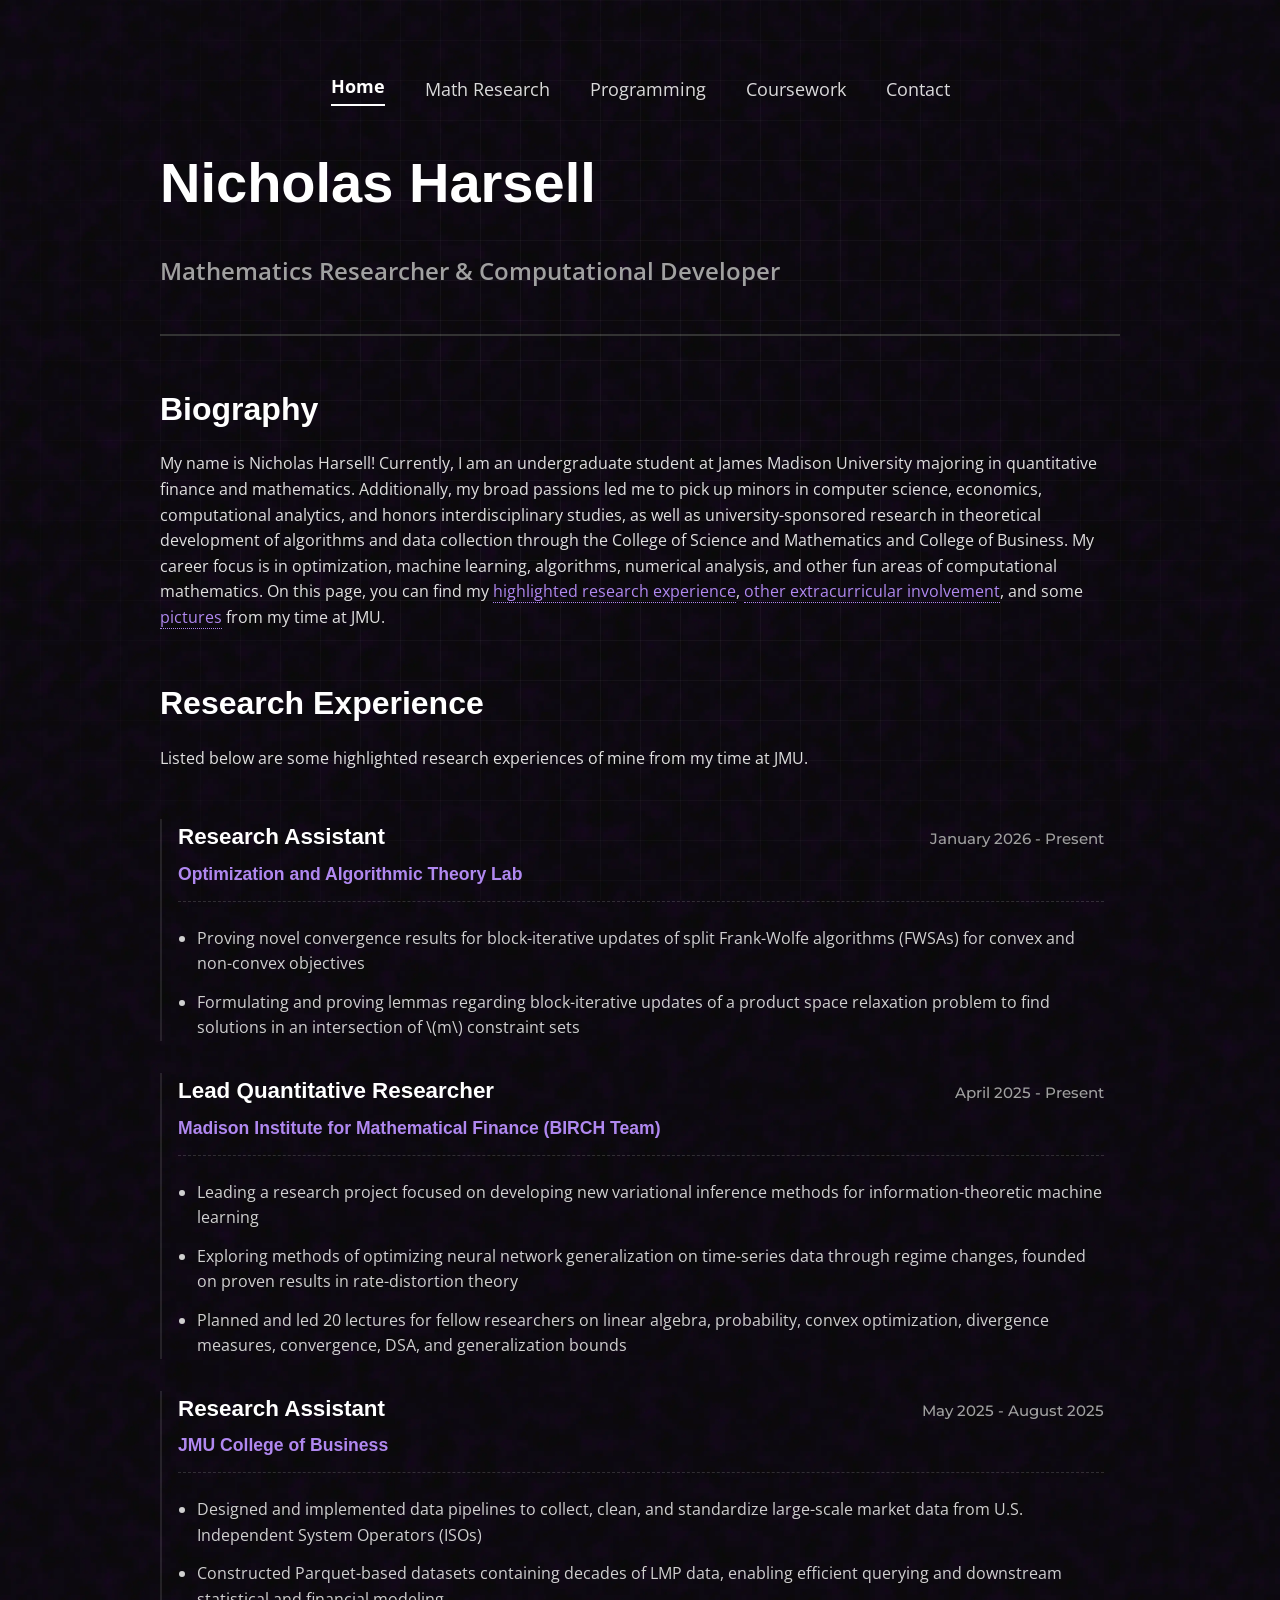
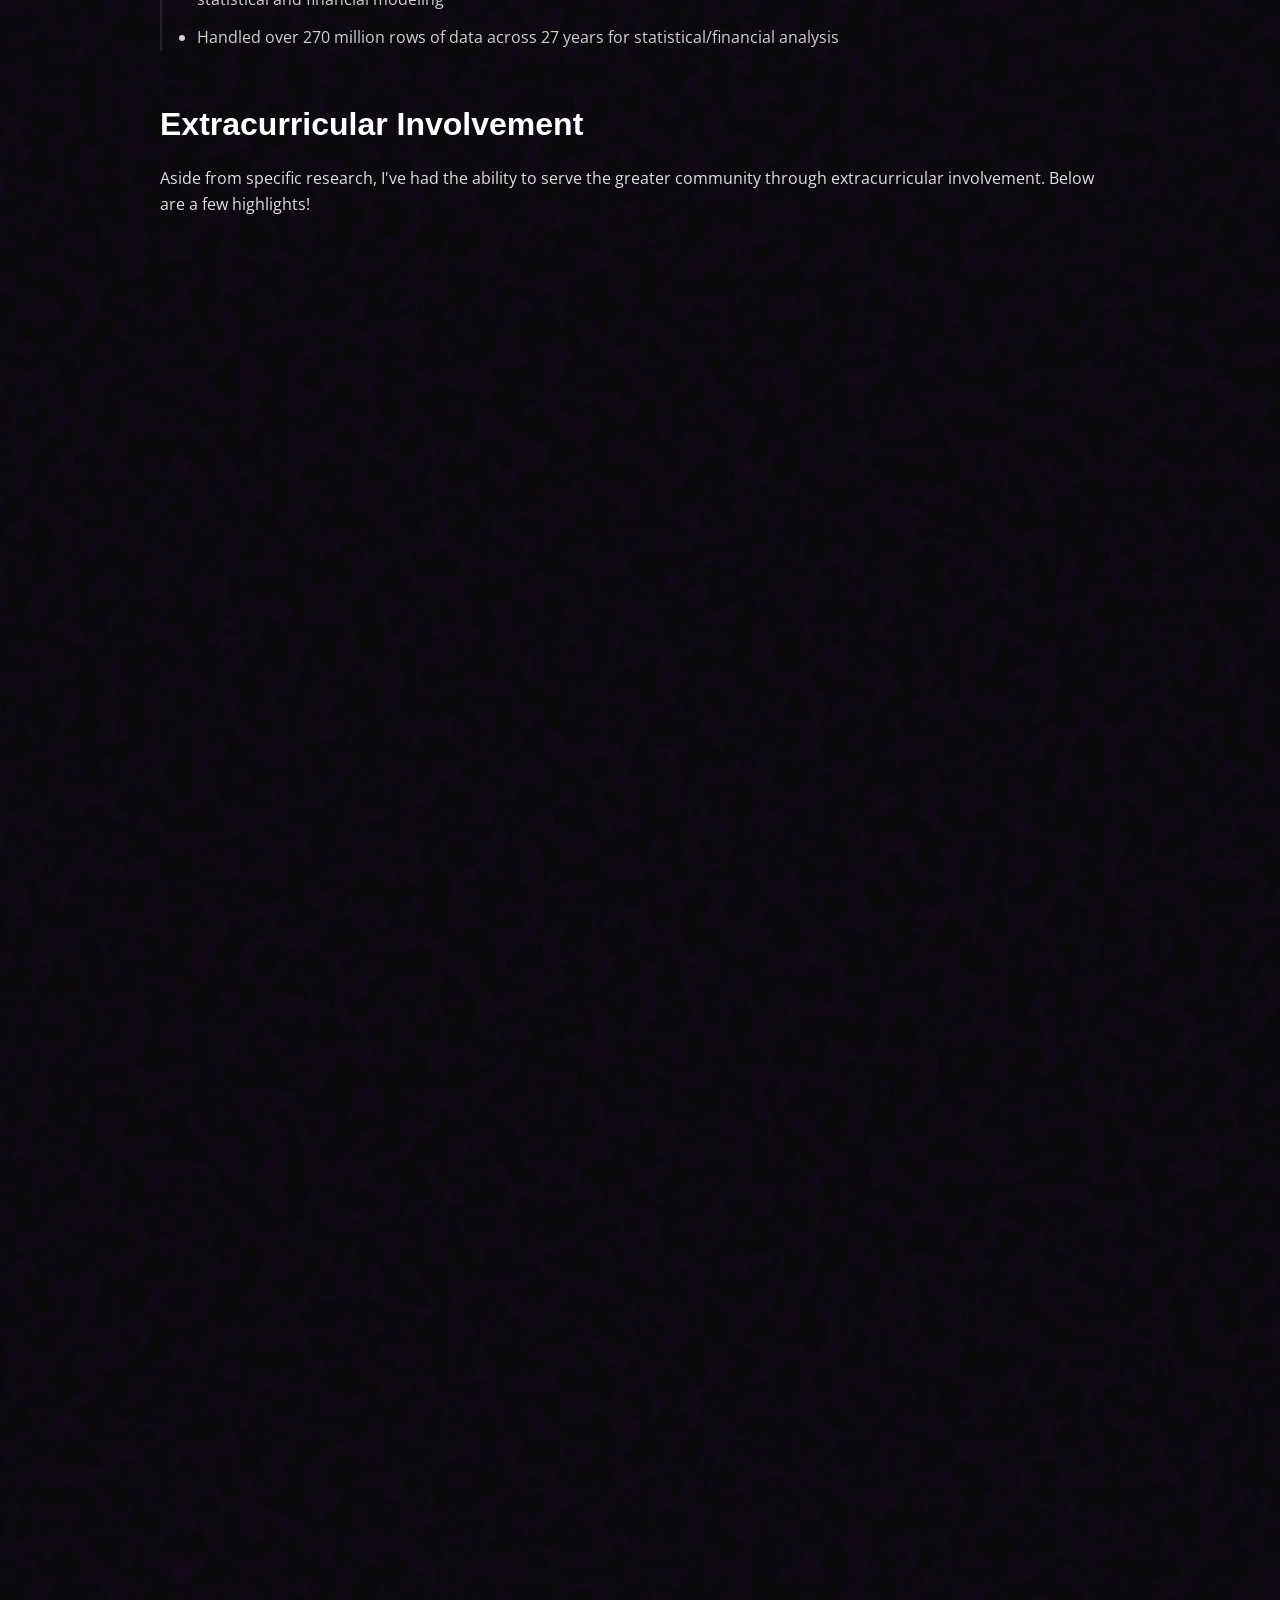
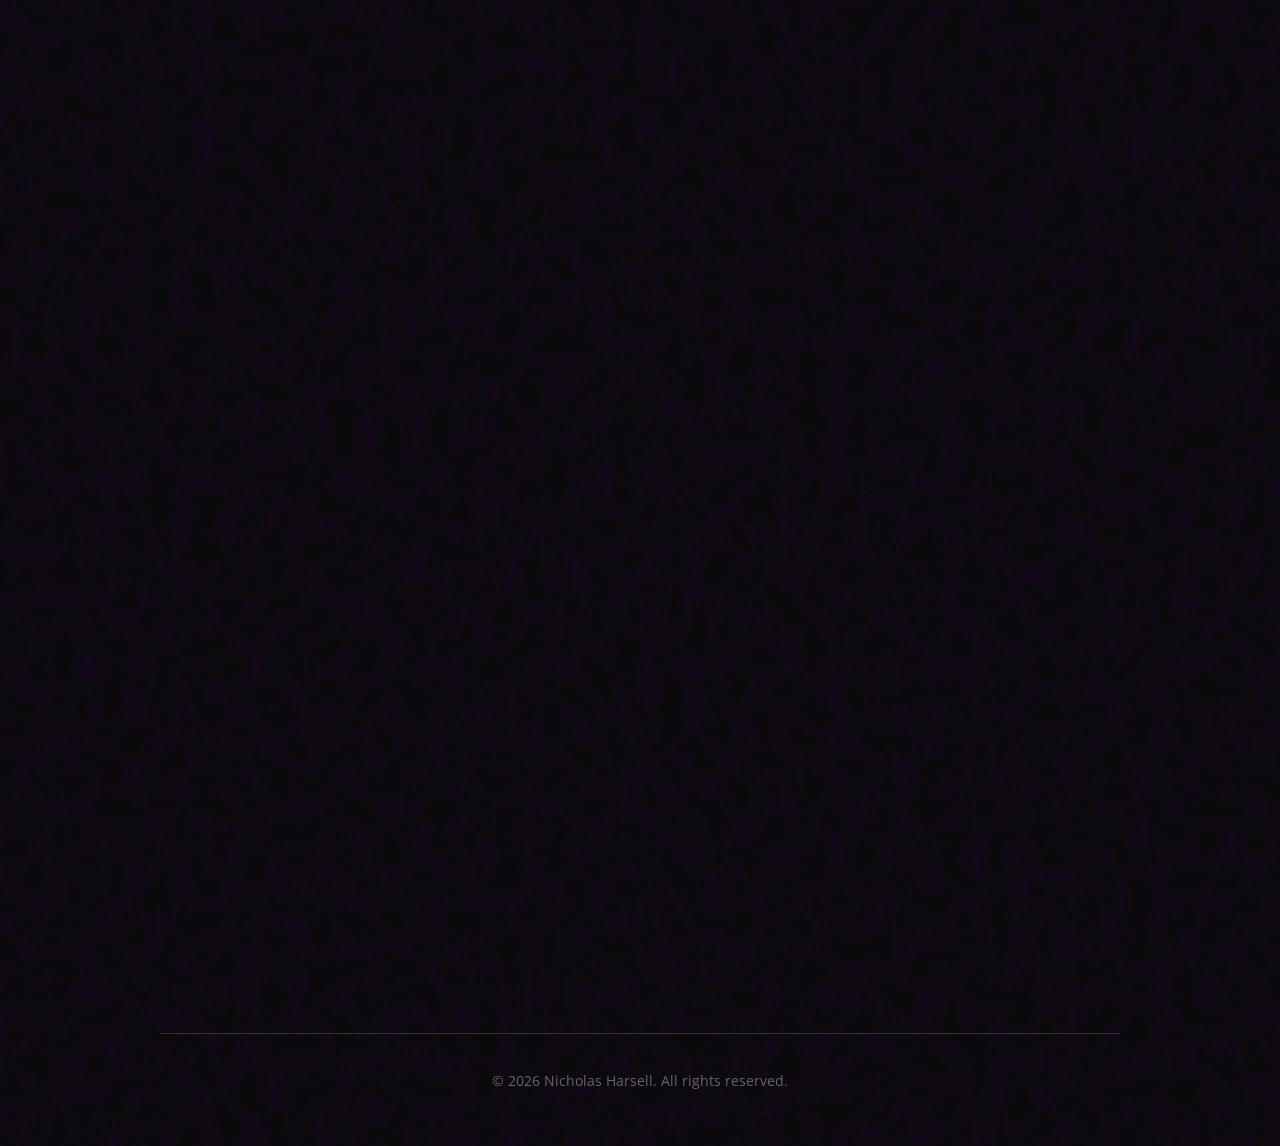
==== index.html @ fb217ddb "everything optimized" ====
<!DOCTYPE html>
<html lang="en">
<head>
    <meta charset="UTF-8">
    <meta name="viewport" content="width=device-width, initial-scale=1.0">
    <script id="MathJax-script" async src="https://cdn.jsdelivr.net/npm/mathjax@3/es5/tex-mml-chtml.js"></script>
    <title>Nicholas Harsell - Computational Mathematician</title>
    <link rel="icon" type="image/webp" href="images/favicon.webp">
    
    <link rel="preconnect" href="https://fonts.googleapis.com">
    <link rel="preconnect" href="https://fonts.gstatic.com" crossorigin>
    <link href="https://fonts.googleapis.com/css2?family=Montserrat:wght@600;700&family=Open+Sans:wght@400;600&display=swap" rel="stylesheet">
    <link rel="stylesheet" href="https://cdnjs.cloudflare.com/ajax/libs/font-awesome/6.4.0/css/all.min.css" media="print" onload="this.media='all'">
    
    <link rel="stylesheet" href="style.min.css"> <!-- Update to ?v(t+1) when CSS doesn't update -->

    <script src="script.min.js" defer></script> <!-- Update to ?v(t+1) when JS doesn't update -->
</head>

<!-- Version Testing: resume, deep links, all that -->

<body>
    <div class="container">
        <nav class="top-nav">
            <a href="/" class="nav-tab active" data-target="page-home">Home</a>
            <a href="/math" class="nav-tab" data-target="page-math">Math Research</a>
            <a href="/programming" class="nav-tab" data-target="page-programming">Programming</a>
            <a href="/courses" class="nav-tab" data-target="page-coursework">Coursework</a>
            <a href="/contact" class="nav-tab" data-target="page-contact">Contact</a>
        </nav>

        <main class="content-wrapper">
            <!-- ========================================= -->
            <!-- HOME PAGE -->
            <!-- ========================================= -->
            <div id="page-home" class="page-section active-page">
                <header>
                    <h1 class="fade-in-text delay-1">Nicholas Harsell</h1>
                    <p class="subtitle fade-in-text delay-2">Mathematics Researcher & Computational Developer</p>
                </header>

                <section id="bio" class="fade-in-text delay-3">
                    <h2>Biography</h2>
                    <p>My name is Nicholas Harsell! Currently, I am an undergraduate student at James Madison University majoring in quantitative finance and mathematics. Additionally, my broad passions led me to pick up minors in computer science, economics, computational analytics, and honors interdisciplinary studies, as well as university-sponsored research in theoretical development of algorithms and data collection through the College of Science and Mathematics and College of Business. My career focus is in optimization, machine learning, algorithms, numerical analysis, and other fun areas of computational mathematics. On this page, you can find my <a href="#" class="deep-link" data-target-page="page-home" data-target-id="exp-research">highlighted research experience</a>, <a href="#" class="deep-link" data-target-page="page-home" data-target-id="ec-involvement">other extracurricular involvement</a>, and some <a href="#" class="deep-link" data-target-page="page-home" data-target-id="pictures">pictures</a> from my time at JMU.</p>
                </section>

                <section id="exp-research" class="scroll-reveal">
                    <h2>Research Experience</h2>
                    <p>Listed below are some highlighted research experiences of mine from my time at JMU.</p>
                </section>
                <div class="scroll-reveal">
                    <div class="resume-container">
                        <article class="resume-item scroll reveal" id="exp-oat-lab">
                            <div class="resume-header">
                                <div class="resume-left">
                                    <h3>Research Assistant</h3>
                                    <h4 class="resume-organization">Optimization and Algorithmic Theory Lab</h4>
                                </div>
                                <div class="resume-right">
                                    <span class="resume-date">January 2026 - Present</span>
                                </div>
                            </div>
                            <ul class="resume-bullets">
                                <li>Proving novel convergence results for block-iterative updates of split Frank-Wolfe algorithms (FWSAs) for convex and non-convex objectives</li>
                                <li>Formulating and proving lemmas regarding block-iterative updates of a product space relaxation problem to find solutions in an intersection of \(m\) constraint sets</li>
                            </ul>
                        </article>

                        <article class="resume-item scroll reveal" id="exp-mimf">
                            <div class="resume-header">
                                <div class="resume-left">
                                    <h3>Lead Quantitative Researcher</h3>
                                    <h4 class="resume-organization">Madison Institute for Mathematical Finance (BIRCH Team)</h4>
                                </div>
                                <div class="resume-right">
                                    <span class="resume-date">April 2025 - Present</span>
                                </div>
                            </div>
                            <ul class="resume-bullets">
                                <li>Leading a research project focused on developing new variational inference methods for information-theoretic machine learning</li>
                                <li>Exploring methods of optimizing neural network generalization on time-series data through regime changes, founded on proven results in rate-distortion theory</li>
                                <li>Planned and led 20 lectures for fellow researchers on linear algebra, probability, convex optimization, divergence measures, convergence, DSA, and generalization bounds</li>
                        </article>

                        <article class="resume-item scroll reveal" id="exp-cob">
                            <div class="resume-header">
                                <div class="resume-left">
                                    <h3>Research Assistant</h3>
                                    <h4 class="resume-organization">JMU College of Business</h4>
                                </div>
                                <div class="resume-right">
                                    <span class="resume-date">May 2025 - August 2025</span>
                                </div>
                            </div>
                            <ul class="resume-bullets">
                                <li>Designed and implemented data pipelines to collect, clean, and standardize large-scale market data from U.S. Independent System Operators (ISOs)</li>
                                <li>Constructed Parquet-based datasets containing decades of LMP data, enabling efficient querying and downstream statistical and financial modeling</li>
                                <li>Handled over 270 million rows of data across 27 years for statistical/financial analysis</li>
                        </article>
                    </div>
                </div>

                <section id="ec-involvement" class="scroll-reveal">
                    <h2>Extracurricular Involvement</h2>
                    <p>Aside from specific research, I've had the ability to serve the greater community through extracurricular involvement. Below are a few highlights!</p>
                </section>
                <div class="scroll-reveal">
                    <div class="resume-container">
                        <article class="resume-item scroll reveal" id="ec-mimf">
                            <div class="resume-header">
                                <div class="resume-left">
                                    <h3>Co-founder & President</h3>
                                    <h4 class="resume-organization">Madison Institute for Mathematical Finance</h4>
                                </div>
                                <div class="resume-right">
                                    <span class="resume-date">April 2025 & April 2026 - Present</span>
                                </div>
                            </div>
                            <ul class="resume-bullets">
                                <li>Co-created introductory content for new researchers, including topics in linear algebra, probability, numerical methods, real analysis, and measure theory</li>
                                <li>Planned, programmed, edited, and directed <a href="#" class="deep-link" data-target-page="page-math" data-target-id="math-manim">custom Manim animations</a> as supportive content to help new researchers build intuition behind advanced math topics</li>
                                <li>Created organization structure, executed general body meetings, assured cooperation with university student organization policies</li>
                            </ul>
                        </article>

                        <article class="resume-item scroll reveal" id="ec-iv">
                            <div class="resume-header">
                                <div class="resume-left">
                                    <h3>Administrative Coordinator</h3>
                                    <h4 class="resume-organization">InterVarsity Christian Fellowship</h4>
                                </div>
                                <div class="resume-right">
                                    <span class="resume-date">December 2024 - December 2025</span>
                                </div>
                            </div>
                            <ul class="resume-bullets">
                                <li>Served on the executive board of InterVarsity's largest chapter in the nation (600+ members)</li>
                                <li>Served on the PAC (President, Administrative Coordinator, Communications Coordinator) team to guide the greater executive team through event planning/execution and missions</li>
                                <li>Managed $25,000 in scholarship grants for three major conferences & retreats</li>
                                <li>Planned and led 80+ InterVarsity members in JMU's Freshmen Move-In</li>
                        </article>
                        <article class="resume-item scroll reveal" id="ec-scouts">
                            <div class="resume-header">
                                <div class="resume-left">
                                    <h3>Eagle Scout</h3>
                                    <h4 class="resume-organization">Boy Scouts of America</h4>
                                </div>
                                <div class="resume-right">
                                    <span class="resume-date">February 2016 - March 2023</span>
                                </div>
                            </div>
                            <ul class="resume-bullets">
                                <li>Earned the rank of Eagle Scout in March 2023, recognizing years of service, leadership experience, and skill-building</li>
                                <li>Led an Eagle Scout Project, delivering 500lbs+ of non-perishable food to a local food pantry through a multi-stage food drive in Loudoun and Shenandoah County</li>
                                <li>Served as Senior Patrol Leader: planned weekly meetings, monthly campouts, and a week-long summer camp for one of the largerst troops in the nation (70 scouts, 30 adult leaders)</li>
                        </article>
                    </div>
                </div>

                <section id="pictures" class="scroll-reveal">
                    <h2>A View Into My Work</h2>
                    <p>I've been able to participate in a multitude of endeavors, extracurricular or otherwise. I have participated in undergraduate research for both the College of Science and Mathematics (CSM), and the College of Business (COB).</p>
                    <p>Below are some pictures from my time as a student, research assistant, and student organization President/Vice President!</p>
                </section>

                <div class="photo-gallery">
                    <figure class="gallery-item scroll-reveal">
                        <img src="images/mimf-2025.webp" alt="MIMF 2025 Cohort" loading="lazy">
                        <figcaption>First MIMF Cohort, October 2025</figcaption>
                    </figure>

                    <figure class="gallery-item scroll-reveal">
                        <img src="images/exec.webp" alt="InterVarsity Exec 2025" loading="lazy">
                        <figcaption>InterVarsity Exec Retreat, December 2024</figcaption>
                    </figure>

                    <figure class="gallery-item scroll-reveal">
                        <img src="images/lecture.webp" alt="MIMF Lecture">
                        <figcaption>Madison Institute for Mathematical Finance Lecture, September 2025</figcaption>
                    </figure>

                    <figure class="gallery-item scroll-reveal">
                        <img src="images/fmi-2025.webp" alt="JMU Freshmen Move-In 2025">
                        <figcaption>40 out of 80+ volunteers, including JMU President James Schmidt, for InterVarsity's help with JMU's Freshmen Move-In, August 2025</figcaption>
                    </figure>

                    <figure class="gallery-item scroll-reveal">
                        <img src="images/birch.webp" alt="BIRCH Meeting">
                        <figcaption>Jack Zettlemoyer and I, BIRCH Team meeting, March 2026</figcaption>
                    </figure>

                    <figure class="gallery-item scroll-reveal">
                        <img src="images/mimf2.webp" alt="MIMF Lockin">
                        <figcaption>(Left to right) Jack Zettlemoyer, Timothy Tarter, Nicholas Harsell, and Arsenii Herasymov. Working on code, September 2025</figcaption>
                    </figure>

                    <figure class="gallery-item scroll-reveal">
                        <img src="images/tarter.webp" alt="Summer Beach Trip w/ Tarter">
                        <figcaption>(Left to right) Blace Houle, Nicholas Harsell, Gunner Lyon, and Sean Tarter. Summer beach & in-person lecture trip, July 2025</figcaption>
                    </figure>
                </div>
            </div>

            <!-- ========================================= -->
            <!-- MATH RESEARCH PAGE -->
            <!-- ========================================= -->
            <div id="page-math" class="page-section">
                <header>
                    <h1 class="fade-in-text delay-1">Mathematical Research</h1>
                </header>
                <section class="bio fade-in-text delay-2">
                    <h2>Overview</h2>
                    <p>The following projects are some highlighted current projects of mine; what separates these projects from my programming projects is a highlight in theoretical math development/understanding. Any good computational math project has programmed and reproduceable numerical experiments, but these projects run experiments in relatively unexplored (or entirely new) areas of analysis and machine learning.</p>
                </section>

                <section class="scroll-reveal">

                    <div class="project-card">
                        <h3>Optimization and Algorithmic Theory Lab</h3>
                        <p>I am a Research Assistant for the Optimization and Algorithmic Theory (OAT) Lab, a grant-funded research endeavor in theory and application of optimization algorithms. Aside from the specific <a href="#" class="deep-link" data-target-page="page-home" data-target-id="exp-oat-lab">technical aspects previously listed</a>, my work revolves around projection-free optimization methods to find numerically stable and fast algorithms for finding solutions to constrained optimization problems.</p>
                    </div>

                    <div class="project-card">
                        <h3>Reparameterization of the Information Bottleneck</h3>
                        <p>The information bottleneck characterizes the tradeoff between information compression and learning. It has notable uses in neural network training and, more recently, a potential ability to explain the generalization abilities of deep neural networks (DNNs). This is a proprietary project which explores a new view of a time-dependent tradeoff parameter for time-series learning, neural network training, and generalization guarantees through PAC-Bayes bounds. This project is under my work as <a href="#" class="deep-link" data-target-page="page-home" data-target-id="exp-mimf">Lead Quantitative Researcher</a> At the Madison Institute for Mathematical Finance.</p>
                    </div>

                    <a href="https://github.com/NichHName/fractal-dimension" target="_blank" class="card-link">
                        <div class="project-card">
                            <h3>Numerical Analysis of Fractional Dimensions of Layed Perlin Noise</h3>
                            <p>Perlin noise is a gradient noise algorithm used to generate smooth, seemless transitions across a plane. While typically used for virtual terrain generation, layering perlin noise generations on top of one another (called octaves) creates fractional Brownian motion (fBm). This project focuses on the computational methods for calculating the dimension of such processes, with potential implications to come.</p>
                        </div>
                    </a>

                    <a href="https://youtube.com/playlist?list=PLnzpcioXpyqXPlc79_4SSRa0geHB4Yuzq&si=7mfNq7wxSNNT8vX-" target="_blank" class="card-link">
                        <div id="math-manim" class="project-card">
                            <h3>Visual Intuition for Advanced Mathematics</h3>
                            <p>This project is slightly different from the rest; it is centered around the idea that visualizing advanced mathematics can assist students in learning most topics. This project was programmed in Manim, a Python library developed by Grant Sanderson (3Blue1Brown), and includes 30+ minutes of tailored animations for students learning linear algebra, real analysis, probability, stochastic processes, and multivariate calculus.</p>
                        </div>
                    </a>
                </section>
            </div>

            <!-- ========================================= -->
            <!-- PROGRAMMING PAGE -->
            <!-- ========================================= -->
            <div id="page-programming" class="page-section">
                <header>
                    <h1 class="fade-in-text delay-1">Programming Projects</h1>
                </header>
                <section class="bio fade-in-text delay-2">
                    <h2>Overview</h2>
                    <p>In addition to developing an interest and experience in higher-level math, I also find myself programming various medium-sized projects in my free time. These range from numerical/mathematical libraries to Chess engines to this website, allowing me to gain experience in all sides of programming and development.</p>
                </section>
                <section class="scroll-reveal">
                    <a href="https://github.com/NichHName/linalglib" target="_blank" class="card-link">
                        <div class="project-card">
                            <h3>Linear Algebra Library</h3>
                            <h5>Primary Language: C++</h5>
                            <p>Combining my experience with linear algebra and my desire to master C++, I created a linear algebra library in C++. This includes simple computations such as inner products, L2 norms, and matrix products; it also includes efficient methods to compute eigenvectors/eigenvalues, decompositions (spectal, SVD, LU), and more. Most importantly, this project focuses on efficient storage of data.</p>
                        </div>
                    </a>

                    <div class="project-card">
                        <h3>Persistent Homology Lite</h3>
                        <h5>Primary Language: Python</h5>
                        <p>Topological Data Analysis (TDA) is an explored area, but it still has plenty of benefits in nearly every industry. This project is an exploration for my own knowledge of the inner workings of persistent homology, a tool ubiquitous with TDA.</p>
                    </div>

                    <div class="project-card">
                        <h3>Pure Chess Engine</h3>
                        <h5>Primary Language: Python</h5>
                        <p>I've always been a player of chess at some level. Exploring move sequences and tactical positions with friends was a rewarding past-time. However, the purpose of this project was to challenge myself and push my ability to write highly optimized code. This project uses no libraries and no languages outside of Python; the game engine, neural network architecture, training process, pruning logic, and game algorithms are all hand-crafted.</p>
                    </div>

                    <div class="project-card">
                        <h3>Mini Ray-Tracer</h3>
                        <h5>Primary Language: C++</h5>
                        <p>Ray-tracing is a rendering technique used to create photorealistic images. This project is a mini ray-tracer built in C++ which includes features such as anti-aliasing, depth of field, and more. The goal of this project is to explore the computational geometry and optimization techniques used in ray-tracing.</p>
                    </div>
                </section>
            </div>

            <!-- ========================================= -->
            <!-- COURSEWORK PAGE -->
            <!-- ========================================= -->
            <div id="page-coursework" class="page-section">
                <header>
                    <h1 class="fade-in-text delay-1">Favorite Coursework</h1>
                </header>
                <section class="bio fade-in-text delay-2">
                    <h2>Overview</h2>
                    <p>I had the opportunity to complete 40 college credits in high school, allowing me to enroll in far more major- and minor-specific courses during my time at JMU. Listed here are a few of my favorites, due to their unique impact, utility, challenge, and/or inspiration.</p>
                </section>
                <section class="scroll-reveal">
                    <div class="course-grid-4x">
                        <div class="course-tile" tabindex="0">
                            <div class="course-name">Numerical Analysis</div>
                            <div class="course-topics">
                                <p>Error correction, rootfinding (Newton-Raphson, Muller's method, Durand-Kerner, Aberth's), interpolation (Lagrange, Hermite, B-spline, Bezier curve), Chebyshev polynomials, finding eigenvalues</p>
                            </div>
                        </div>

                        <div class="course-tile" tabindex="0">
                            <div class="course-name">Real Analysis I/II</div>
                            <div class="course-topics">
                                <p>Axioms of \( \mathbb{Q} \), least upper bound property, cardinality, interior/limit open/closed sets, density, compactness, sequences, series, functions, differentiation, Riemann-Stieltjes integration, Borel sigma-algebras</p>
                            </div>
                        </div>

                        <div class="course-tile" tabindex="0">
                            <div class="course-name">Advanced Linear Algebra</div>
                            <div class="course-topics">
                                <p>Vector spaces, linear independence, span, bases, inner products, orthogonality & orthonormality, Riesz Representation Theorem, direct sums, block matrices; unitary, hermitian, and normal matrices; Spectral Theorem, singular value decomposition</p>
                            </div>
                        </div>

                        <div class="course-tile" tabindex="0">
                            <div class="course-name">Fourier Analysis and PDEs</div>
                            <div class="course-topics">
                                <p>Heat equation, diffusion equation, divergence theorem/Green's theorem, separation, the Laplacian, orthogonality of sines/cosines, equilibrium/general solutions in cartesian & spherical coordinates</p>
                            </div>
                        </div>

                        <div class="course-tile" tabindex="0">
                            <div class="course-name">Data Structures and Algorithms</div>
                            <div class="course-topics">
                                <p>Big-\( \mathcal{O} \) / Big-\( \Omega \) / Big-\( \Theta \) notation, amortized analysis, custom iterators, linked lists, array-based lists, queues, sorting algorithms, binary trees, heaps</p>
                            </div>
                        </div>

                        <div class="course-tile" tabindex="0">
                            <div class="course-name">Abstract Algebra</div>
                            <div class="course-topics">
                                <p>Groups, homomorphisms, isomorphisms, roots of unity, symmetric group, dihedral group, permutation matrices, fundamental homomorphism theory, quotient/factor groups, rings, fields</p>
                            </div>
                        </div>

                        <div class="course-tile" tabindex="0">
                            <div class="course-name">Mathematical Finance</div>
                            <div class="course-topics">
                                <p>Probability measures, probability spaces, expectation, stochastic integral evaluation, Ito's Lemma derivation, fundamental PDE derivation, closed-form Black-Scholes equation derivation</p>
                            </div>
                        </div>
                    </div>
                </section>
            </div>

            <!-- ========================================= -->
            <!-- CONTACT PAGE -->
            <!-- ========================================= -->
            <div id="page-contact" class="page-section">
                <header>
                    <h1 class="fade-in-text delay-1">Get In Touch</h1>
                </header>
                <section class="bio fade-in-text delay-3">
                    <p>If I have the time to commit, I am open to exploring new avenues of computational research with passionate and curious people. I check my LinkedIn direct messages and email consistently, though it may be a day or two before I can sit down to fully respond. Regardless, I am open to research opportunities in acedemia and industry alike!</p>
                </section>

                <section class="scroll-reveal contact-icons">
                    
                    <a href="#" class="contact-icon email-link" data-email="harselnw@dukes.jmu.edu">
                        <i class="fa-solid fa-envelope"></i>
                    </a>

                    <a href="https://www.linkedin.com/in/nicholas-harsell" class="contact-icon" target="_blank" rel="noopener noreferrer">
                        <i class="fa-brands fa-linkedin"></i>
                    </a>

                    <a href="https://github.com/NichHName" class="contact-icon" target="_blank" rel="noopener noreferrer">
                        <i class="fa-brands fa-github"></i>
                    </a>

                    <div class="copy-message">Email copied to clipboard!</div>

                </section>
            </div>
        </main>

        <footer>
            <p>&copy; <span id="year"></span> Nicholas Harsell. All rights reserved.</p>
        </footer>
    </div>
</body>
</html>
---- style.min.css ----
body{font-family:'Open Sans',sans-serif;color:#e0e0e0;line-height:1.6;background-color:#121212;margin:0;padding:0;background-image:url(images/perlin_6_purple.webp);background-size:100% auto;background-position-x:center;background-position-y:0;will-change:background-position}body::before{content:'';position:fixed;top:0;left:0;width:100vw;height:100vh;background-image:repeating-linear-gradient(rgb(255 255 255 / .04) 0 1px,transparent 1px 40px),repeating-linear-gradient(90deg,rgb(255 255 255 / .04) 0 1px,transparent 1px 40px);mask-image:radial-gradient(circle at center,black 30%,transparent 100%);-webkit-mask-image:radial-gradient(circle at center,black 30%,transparent 100%);z-index:0;pointer-events:none}.container{max-width:60rem;margin:0 auto;padding:40px 20px}.top-nav{display:flex;justify-content:center;align-items:center;gap:2.5rem;padding:2rem 0;margin-bottom:0rem}.nav-tab{color:rgb(255 255 255 / .85);text-decoration:none;font-size:1.1rem;transition:transform 0.2s ease,text-shadow 0.2s ease,color 0.2s ease}.nav-tab:hover{color:#fff;transform:scale(1.05);text-shadow:0 0 10px rgb(255 255 255 / .6)}.nav-tab.active{color:#fff;font-weight:700;border-bottom:2px solid #fff;padding-bottom:4px}.page-section{display:none;opacity:0;transition:opacity 0.4s ease}.page-section.active-page{display:block;opacity:1}.page-section.fading-out{opacity:0}h1,h2,h3,h4,h5,h6{font-family:'Monsterrat',sans-serif}h1{color:#fff;font-size:3.5rem;margin-top:0;margin-bottom:1rem}h2{color:#fff;font-size:2rem;margin-top:1.5em;margin-bottom:.5em}h3{color:#fff;font-size:1.5rem;margin-top:1.5em;margin-bottom:.5em}h4{color:#fff;font-size:1.2rem;margin-top:1.5em;margin-bottom:.5em}h5{color:#d6d6d6;font-size:1em;margin-top:.1em;margin-bottom:.4em}header{margin-bottom:40px;border-bottom:2px solid #333;padding-bottom:20px}.subtitle{font-size:1.5rem;color:#a0a0a0;font-weight:600}::-webkit-scrollbar{width:thin}::-webkit-scrollbar-track{box-shadow:inset 0 0 5px #6b6b6b;border-radius:10px}::-webkit-scrollbar-thumb{background:#121212;border-radius:10px}::-webkit-scrollbar-thumb:hover{background:#6b6b6b}.project-card{background-color:rgb(18 18 18 / .75);color:#fff;border:1px solid rgb(255 255 255 / .1);padding:20px;margin-bottom:20px;border-radius:8px;box-shadow:0 4px 12px rgb(107 33 168 / .4);transition:transform 0.2s ease,box-shadow 0.2s ease}.project-card h3,.course-item h4{margin-top:0;color:#fff}.project-card:hover{transform:translateY(-3px);box-shadow:0 6px 18px rgb(139 92 246 / .5)}.course-grid-4x{display:grid;grid-template-columns:repeat(4,minmax(0,1fr));grid-auto-rows:1fr;column-gap:2rem;row-gap:1rem;max-width:65rem;margin:0 auto}.course-tile{display:flex;flex-direction:column;justify-content:center;align-items:center;position:relative;background-color:rgb(18 18 18);border:1px solid rgb(255 255 255 / .1);border-radius:8px;padding:2rem 1rem;text-align:center;cursor:pointer;z-index:1;transition:transform 0.2s ease,box-shadow 0.2s ease,z-index 0s}.course-name{font-size:1.2rem;font-weight:700;color:#fff;margin:0;overflow-wrap:break-word;word-wrap:break-word;transition:transform 0.3s ease}.course-tile:hover .course-name,.course-tile:focus .course-name,.course-tile.touch-open .course-name{transform:scale(1.1)}.course-tile:hover,.course-tile:focus,.course-tile.touch-open{z-index:10;transform:scale(1.05) translateY(-5px);box-shadow:0 10px 20px rgb(0 0 0 / .5);border-radius:8px 8px 0 0;border-bottom-color:#fff0}.course-topics{position:absolute;top:100%;left:-1px;right:-.5px;box-sizing:border-box;background-color:rgb(18 18 18);border:1px solid rgb(255 255 255 / .1);border-top:none;border-radius:0 0 8px 8px;box-shadow:0 10px 20px rgb(0 0 0 / .5);max-height:0;opacity:0;overflow:hidden;padding:0 1rem;color:#fff;transition:max-height 0.4s ease,opacity 0.2s ease,padding 0.4s ease}.course-topics p{color:#e0e0e0;font-size:.9rem;margin:0;line-height:1.4}.course-tile:hover .course-topics,.course-tile:focus .course-topics,.course-tile.touch-open .course-topics{max-height:500px;opacity:1;padding:1rem;transition:max-height 0.4s ease,opacity 0.4s ease,padding 0.4s ease}body::after{content:'';position:fixed;top:0;left:0;width:100vw;height:100vh;background-color:#fff0;pointer-events:none;z-index:5;transition:background-color 0.5s ease}body:has(.course-tile:hover)::after,body:has(.course-tile:focus)::after,body:has(.course-tile.touch-open)::after{background-color:rgb(0 0 0 / .25);z-index:7}@media (max-width:900px){.course-grid-4x{grid-template-columns:repeat(2,1fr)}}@media (max-width:480px){.course-grid-4x{grid-template-columns:1fr}}.card-link{text-decoration:none;color:inherit;display:block}.resume-container{display:flex;flex-direction:column;gap:2rem;max-width:60rem;margin:3rem auto 0 auto}.resume-item{padding:0 1rem;border-left:2px solid rgb(255 255 255 / .1);transition:transform 0.3s ease,border-color 0.3s ease}.resume-item:hover,.resume-item:focus{transform:translateX(10px);border-left:2px solid rgb(138 43 226 / .8)}.resume-header{display:flex;justify-content:space-between;align-items:baseline;border-bottom:1px dashed rgb(255 255 255 / .15);padding-bottom:.8rem;margin-bottom:1.5rem}.resume-left h3{margin:0;color:#fff;font-size:1.4rem}.resume-organization{margin:.3rem 0 0 0;color:#b088f0;font-size:1.1rem;font-weight:600}.resume-date{color:#a0a0a0;font-family:'Montserrat',sans-serif;font-size:.95rem;font-weight:500}.resume-bullets{margin:0;padding-left:1.2rem;color:#d0d0d0}.resume-bullets li{margin-bottom:.8rem;line-height:1.6}.resume-bullets li:last-child{margin-bottom:0}@media (max-width:768px){.resume-header{flex-direction:column;align-items:flex-start;gap:.5rem}}.deep-link{color:#b088f0;text-decoration:none;border-bottom:1px dotted #b088f0;transition:color 0.2s ease,border-color 0.2s ease}.deep-link:hover{color:#c7b3e8;border-bottom:1px solid #c7b3e8}@keyframes target-pulse{0%{background-color:#fff0}15%{background-color:rgb(138 43 226 / .25);border-left-color:rgb(138 43 226)}100%{background-color:#fff0}}.target-highlight{animation:target-pulse 2s ease-out}.contact-icons{display:flex;justify-content:center;align-items:center;gap:3rem;margin:3rem auto 0 auto;position:relative}.contact-icon{color:rgb(255 255 255 / .85);text-decoration:none;font-size:2.5rem;cursor:pointer;text-shadow:0 0 2px rgb(255 255 255 / .1);transition:transform 0.2s ease,text-shadow 0.2s ease,color 0.2s ease}.contact-icon:hover{color:#fff;transform:scale(1.15);text-shadow:0 0 10px rgb(255 255 255 / .4)}.copy-message{visibility:hidden;opacity:0;position:absolute;top:-45px;left:50%;transform:translateX(-50%);background-color:rgb(18 18 18 / .9);color:#fff;padding:.5rem 1rem;border-radius:4px;font-size:.9rem;font-family:'Open Sans',sans-serif;white-space:nowrap;z-index:10;transition:opacity 0.3s ease,visibility 0.3s ease}.copy-message.show{visibility:visible;opacity:1}.photo-gallery{display:grid;grid-template-columns:repeat(auto-fit,minmax(280px,1fr));gap:2rem;max-width:65rem;margin:3rem auto}.gallery-item img{width:100%;display:block;transition:transform 0.3s ease}.gallery-item:hover img{transform:scale(1.05)}.gallery-item figcaption{padding:1rem;text-align:center;color:#e0e0e0;font-size:.9rem;font-family:'Montserrat',sans-serif;border-top:1px solid rgb(255 255 255 / .05)}footer{margin-top:50px;text-align:center;font-size:.9rem;color:#666;border-top:1px solid #333;padding-top:20px}@keyframes fadeIn{from{opacity:0;transform:translateY(-20px)}to{opacity:1;transform:translateY(0)}}.fade-in-text{opacity:0;animation:fadeIn 1.5s ease-out forwards}.delay-1{animation-delay:0.2s}.delay-2{animation-delay:0.6s}.delay-3{animation-delay:1.0s}.scroll-reveal{opacity:0;transform:translateY(40px);transition:opacity 0.8s ease-out,transform 0.8s ease-out}.scroll-reveal.is-visible{opacity:1;transform:none}@media (max-width:768px){h1{font-size:2.2rem}h2{font-size:1.6rem}h3{font-size:1.3rem}.top-nav{flex-wrap:wrap;gap:1rem 1.5rem;padding:1.5rem 1rem}.nav-tab{font-size:.95rem;text-align:center;line-height:1.2;flex:0 1 28%}.contact-icons{gap:2rem;margin-top:2rem}.container{padding:0 1.5rem}}
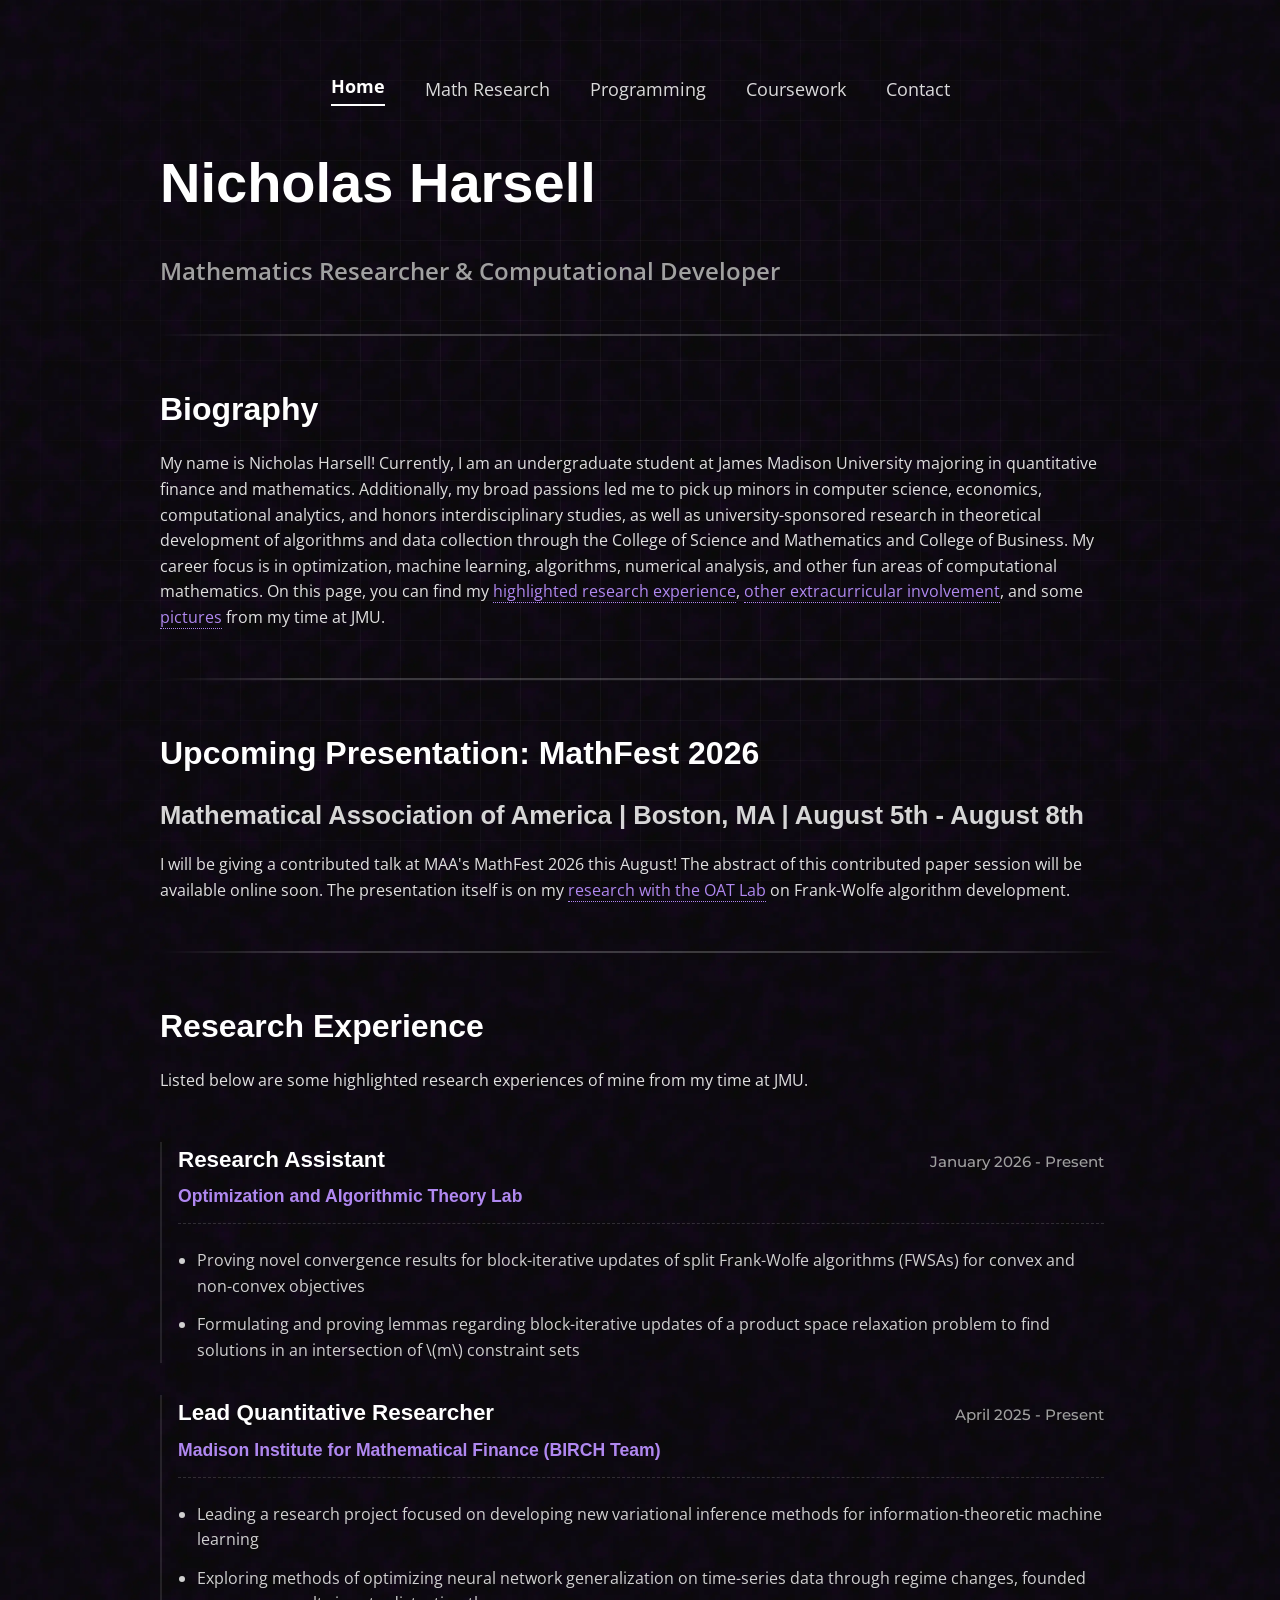
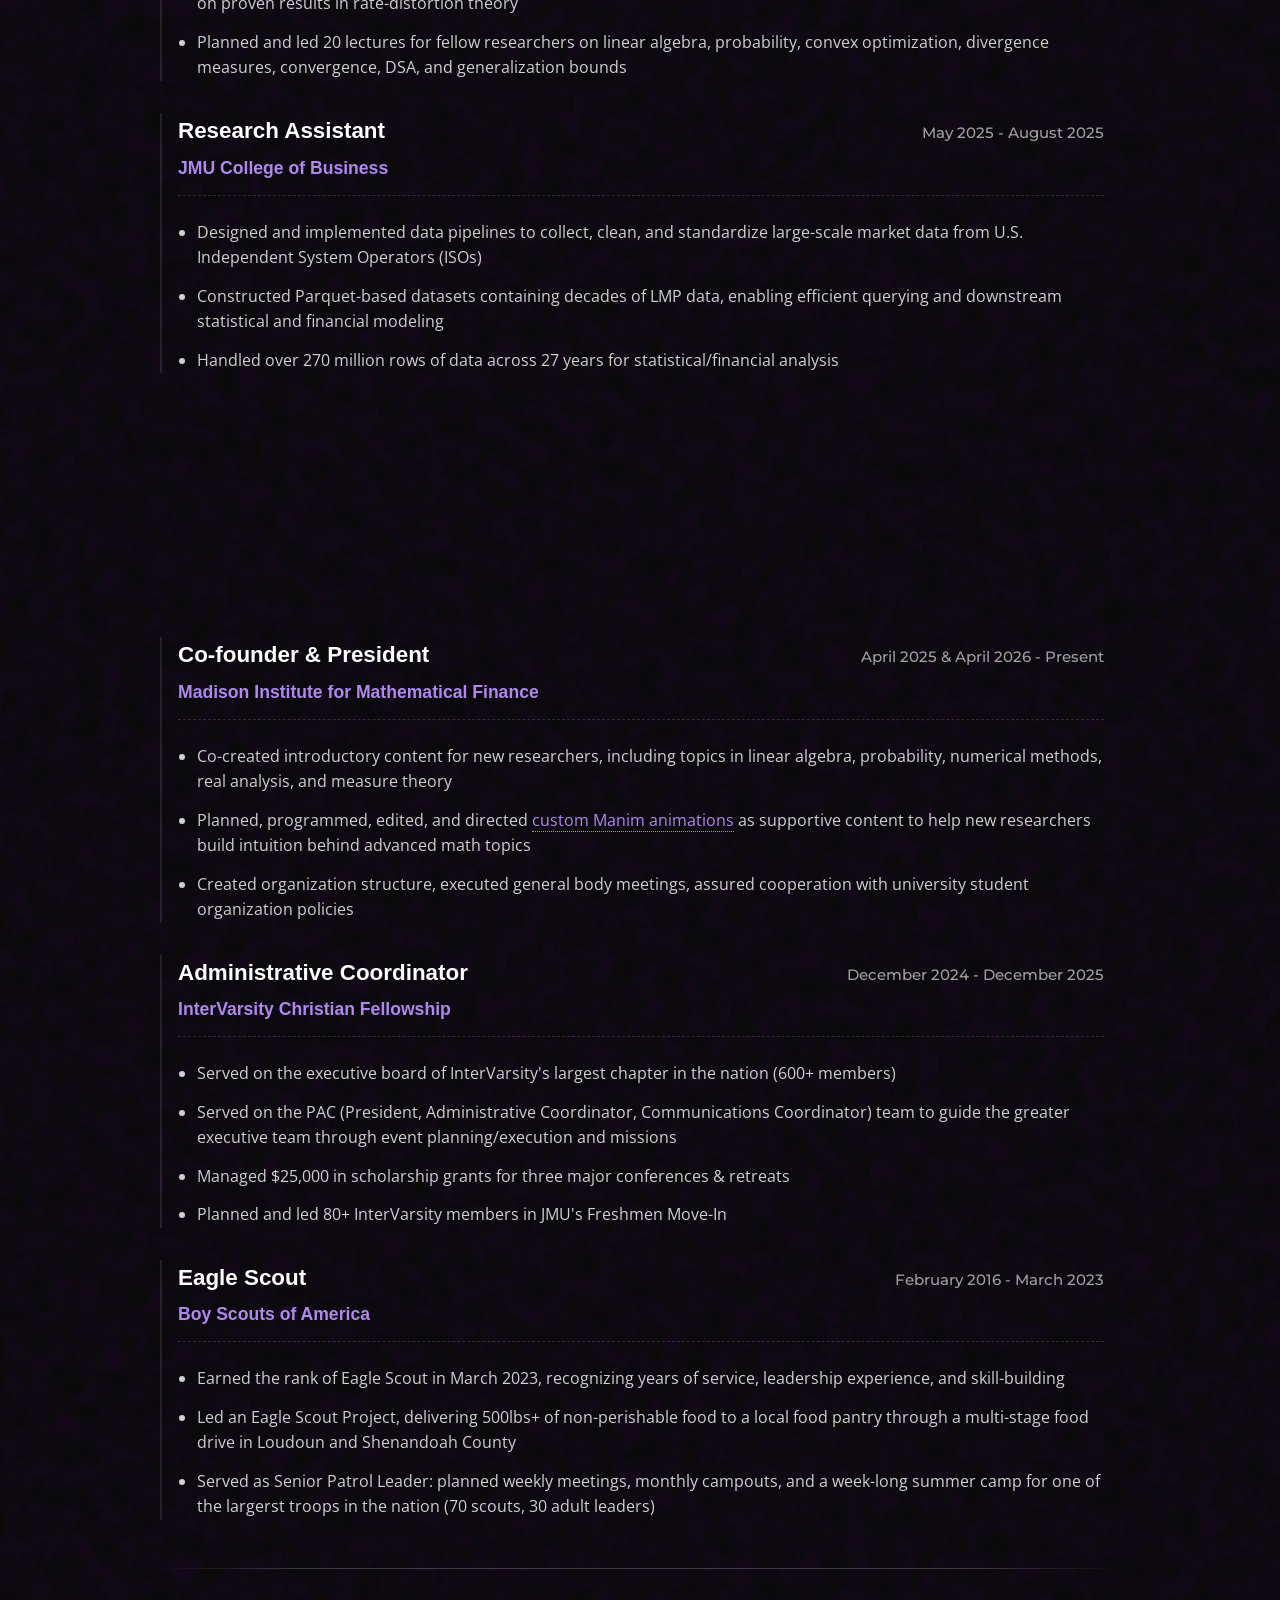
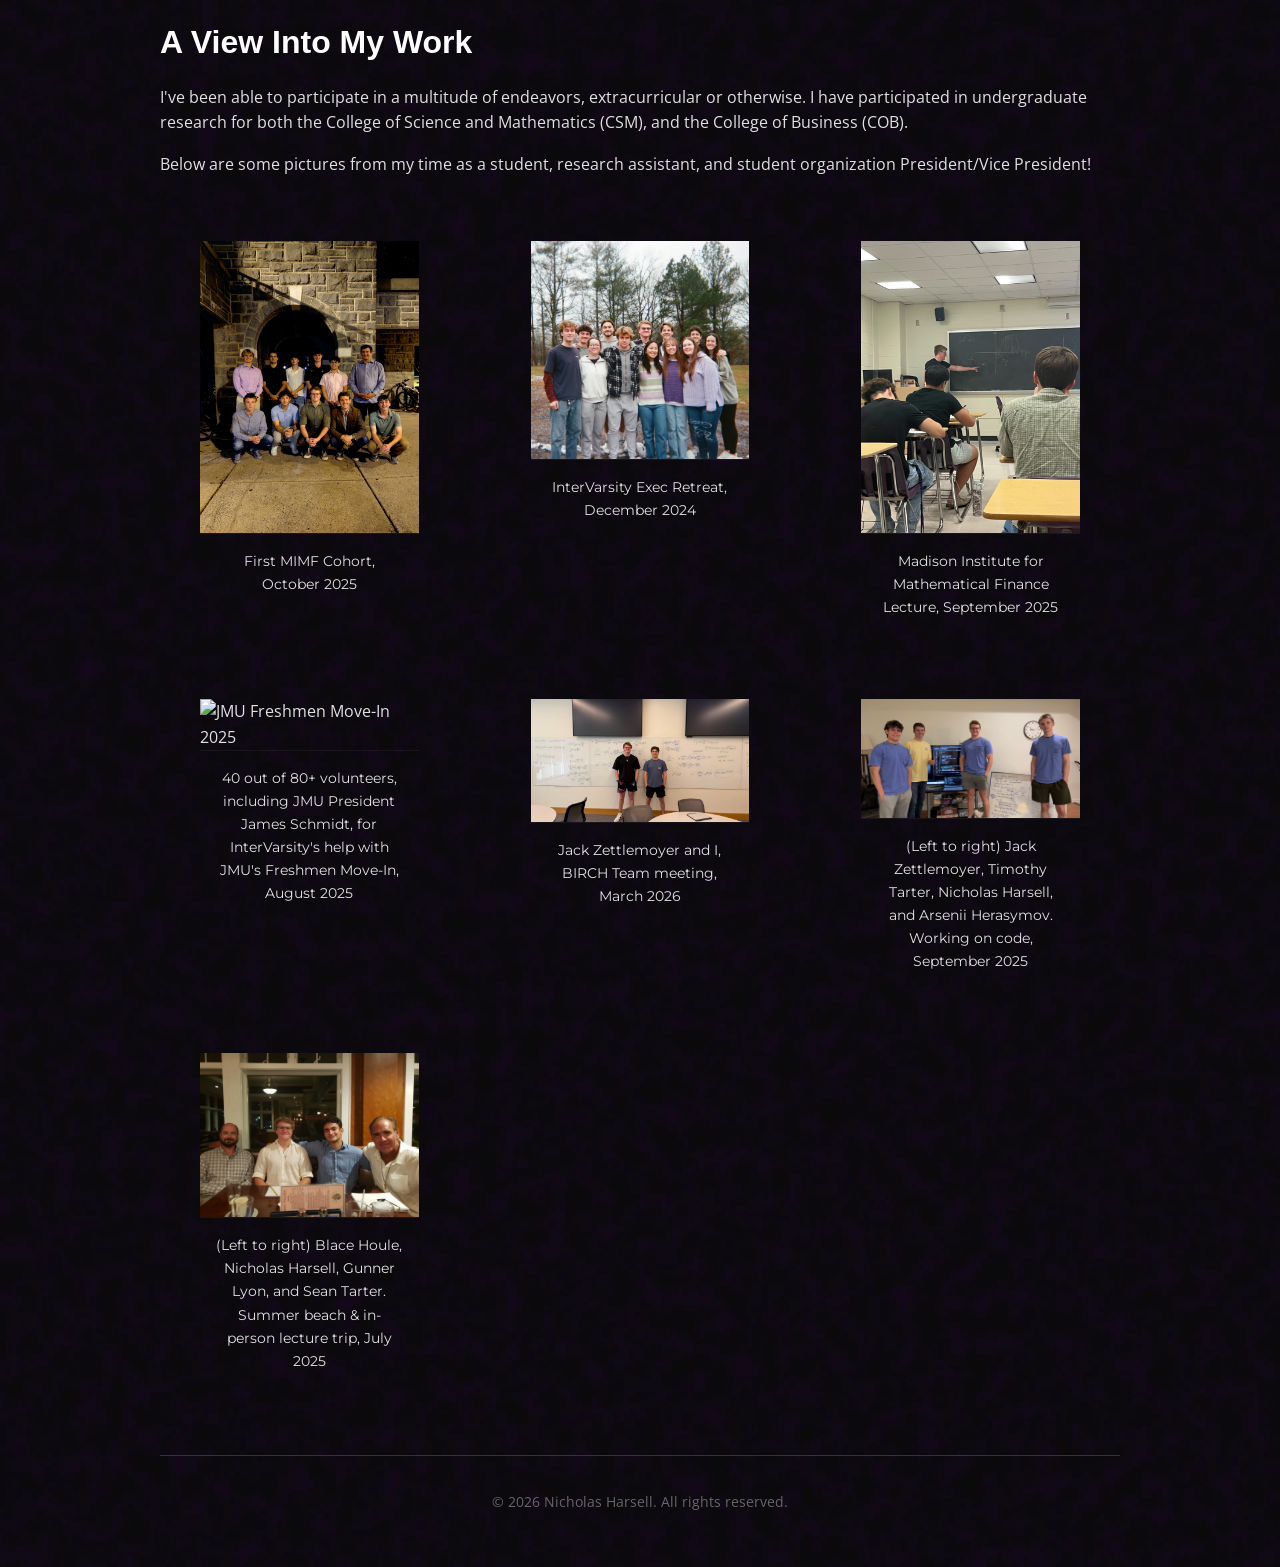
==== commit ec7483f7: "1.1. project cards, rules, etc." ====
--- a/index.html
+++ b/index.html
@@ -17,7 +17,7 @@
     <script src="script.min.js" defer></script> <!-- Update to ?v(t+1) when JS doesn't update -->
 </head>
 
-<!-- Version Testing: resume, deep links, all that -->
+<!-- Version Testing: big changes -->
 
 <body>
     <div class="container">
@@ -44,6 +44,16 @@
                     <p>My name is Nicholas Harsell! Currently, I am an undergraduate student at James Madison University majoring in quantitative finance and mathematics. Additionally, my broad passions led me to pick up minors in computer science, economics, computational analytics, and honors interdisciplinary studies, as well as university-sponsored research in theoretical development of algorithms and data collection through the College of Science and Mathematics and College of Business. My career focus is in optimization, machine learning, algorithms, numerical analysis, and other fun areas of computational mathematics. On this page, you can find my <a href="#" class="deep-link" data-target-page="page-home" data-target-id="exp-research">highlighted research experience</a>, <a href="#" class="deep-link" data-target-page="page-home" data-target-id="ec-involvement">other extracurricular involvement</a>, and some <a href="#" class="deep-link" data-target-page="page-home" data-target-id="pictures">pictures</a> from my time at JMU.</p>
                 </section>
 
+                <hr class="fade-in-text delay-3">
+
+                <section id="special" class="scroll-reveal">
+                    <h2>Upcoming Presentation: MathFest 2026</h2>
+                    <h6>Mathematical Association of America | Boston, MA | August 5th - August 8th</h6>
+                    <p>I will be giving a contributed talk at MAA's MathFest 2026 this August! The abstract of this contributed paper session will be available online soon. The presentation itself is on my <a href="#" class="deep-link" data-target-page="page-home" data-target-id="exp-oat-lab">research with the OAT Lab</a> on Frank-Wolfe algorithm development.</p>
+                </section>
+                
+                <hr class="fade-in-text delay-3">
+
                 <section id="exp-research" class="scroll-reveal">
                     <h2>Research Experience</h2>
                     <p>Listed below are some highlighted research experiences of mine from my time at JMU.</p>
@@ -99,6 +109,8 @@
                         </article>
                     </div>
                 </div>
+
+                <hr class="scroll-reveal">
 
                 <section id="ec-involvement" class="scroll-reveal">
                     <h2>Extracurricular Involvement</h2>
@@ -156,6 +168,8 @@
                         </article>
                     </div>
                 </div>
+
+                <hr class="scroll-reveal">
 
                 <section id="pictures" class="scroll-reveal">
                     <h2>A View Into My Work</h2>
@@ -213,31 +227,69 @@
                     <p>The following projects are some highlighted current projects of mine; what separates these projects from my programming projects is a highlight in theoretical math development/understanding. Any good computational math project has programmed and reproduceable numerical experiments, but these projects run experiments in relatively unexplored (or entirely new) areas of analysis and machine learning.</p>
                 </section>
 
+                <hr class="scroll-reveal">
+
                 <section class="scroll-reveal">
-
-                    <div class="project-card">
-                        <h3>Optimization and Algorithmic Theory Lab</h3>
-                        <p>I am a Research Assistant for the Optimization and Algorithmic Theory (OAT) Lab, a grant-funded research endeavor in theory and application of optimization algorithms. Aside from the specific <a href="#" class="deep-link" data-target-page="page-home" data-target-id="exp-oat-lab">technical aspects previously listed</a>, my work revolves around projection-free optimization methods to find numerically stable and fast algorithms for finding solutions to constrained optimization problems.</p>
-                    </div>
-
-                    <div class="project-card">
-                        <h3>Reparameterization of the Information Bottleneck</h3>
-                        <p>The information bottleneck characterizes the tradeoff between information compression and learning. It has notable uses in neural network training and, more recently, a potential ability to explain the generalization abilities of deep neural networks (DNNs). This is a proprietary project which explores a new view of a time-dependent tradeoff parameter for time-series learning, neural network training, and generalization guarantees through PAC-Bayes bounds. This project is under my work as <a href="#" class="deep-link" data-target-page="page-home" data-target-id="exp-mimf">Lead Quantitative Researcher</a> At the Madison Institute for Mathematical Finance.</p>
-                    </div>
-
-                    <a href="https://github.com/NichHName/fractal-dimension" target="_blank" class="card-link">
-                        <div class="project-card">
-                            <h3>Numerical Analysis of Fractional Dimensions of Layed Perlin Noise</h3>
-                            <p>Perlin noise is a gradient noise algorithm used to generate smooth, seemless transitions across a plane. While typically used for virtual terrain generation, layering perlin noise generations on top of one another (called octaves) creates fractional Brownian motion (fBm). This project focuses on the computational methods for calculating the dimension of such processes, with potential implications to come.</p>
-                        </div>
+                    
+                    <article class="project-card">
+                        <div class="project-info">
+                            <header>
+                                <h3>Optimization and Algorithmic Theory Lab</h3>
+                                <h5>Constrained Optimization • Linear Algebra • Real Analysis • Sequences</h5>
+                            </header>
+                            <div class="project-content">
+                                <p>I am a Research Assistant for the Optimization and Algorithmic Theory (OAT) Lab, a grant-funded research endeavor in theory and application of optimization algorithms. Aside from the specific <a href="#" class="deep-link" data-target-page="page-home" data-target-id="exp-oat-lab">technical aspects previously listed</a>, my work revolves around projection-free optimization methods to find numerically stable and fast algorithms for finding solutions to constrained optimization problems.</p>
+                            </div>
+                        </div>
+                    </article>
+
+                    <article class="project-card">
+                        <div class="project-info">
+                            <header>
+                                <h3>Reparameterization of the Information Bottleneck</h3>
+                                <h5>Information Theory • Variational Inference • Rate Distortion Theory • Bayesian Methods</h5>
+                            </header>
+                            <div class="project-content">
+                                <p>The information bottleneck characterizes the tradeoff between information compression and learning. It has notable uses in neural network training and, more recently, a potential ability to explain the generalization abilities of deep neural networks (DNNs). This is a proprietary project which explores a new view of a time-dependent tradeoff parameter for time-series learning, neural network training, and generalization guarantees through PAC-Bayes bounds. This project is under my work as <a href="#" class="deep-link" data-target-page="page-home" data-target-id="exp-mimf">Lead Quantitative Researcher</a> At the Madison Institute for Mathematical Finance.</p>
+                            </div>
+                        </div>
+                    </article>
+
+                    <article class="project-card">
+                        <div class="project-media">
+                            <a href="docs/frac_dim_perlin_handout.pdf" target="_blank">
+                                <img src="images/frac_slide_1.webp" alt="Slide 1 of Fractional Dimensions of Layered Perlin Noise" loading="lazy">
+                            </a>
+                        </div>
+                        <div class="project-info">
+                            <header>
+                                <h3>Numerical Analysis of Fractional Dimensions of Layered Perlin Noise</h3>
+                                <h5>Python • Numerical Analysis • Computational Math</h5>
+                            </header>
+                            <div class="project-content">
+                                <p>Perlin noise is a gradient noise algorithm used to generate smooth, seamless transitions across a plane. While typically used for virtual terrain generation, layering Perlin noise generations on top of one another (called octaves) approximates fractional Brownian motion (fBm). This project focuses on the computational methods for calculating the dimension of such processes, with potential implications to come. In the GitHub Repository linked below, you can find code to generate perlin noise with any fractal dimension between 2 and 3.</p>
+                            </div>
+                            
+                            <div class="project-links">
+                                <a href="https://github.com/NichHName/fractal-dimension" target="_blank" class="btn-link">View GitHub Repo <i class="fa-brands fa-github"></i></a>
+                            </div>
+                        </div>
+                    </article>
+
+                    <a href="https://youtube.com/playlist?list=PLnzpcioXpyqXPlc79_4SSRa0geHB4Yuzq&si=7mfNq7wxSNNT8vX-" target="_blank" class="card-link">
+                        <article class="project-card">
+                            <div class="project-info">
+                                <header>
+                                    <h3>Visual Intuition for Advanced Mathematics</h3>
+                                    <h5>Math Education • Manim</h5>
+                                </header>
+                                <div class="project-content">
+                                    <p>This project is slightly different from the rest; it is centered around the idea that visualizing advanced mathematics can assist students in learning most topics. This project was programmed in Manim, a Python library developed by Grant Sanderson (3Blue1Brown), and includes 30+ minutes of tailored animations for students learning linear algebra, real analysis, probability, stochastic processes, and multivariate calculus.</p>
+                                </div>
+                            </div>
+                        </article>
                     </a>
 
-                    <a href="https://youtube.com/playlist?list=PLnzpcioXpyqXPlc79_4SSRa0geHB4Yuzq&si=7mfNq7wxSNNT8vX-" target="_blank" class="card-link">
-                        <div id="math-manim" class="project-card">
-                            <h3>Visual Intuition for Advanced Mathematics</h3>
-                            <p>This project is slightly different from the rest; it is centered around the idea that visualizing advanced mathematics can assist students in learning most topics. This project was programmed in Manim, a Python library developed by Grant Sanderson (3Blue1Brown), and includes 30+ minutes of tailored animations for students learning linear algebra, real analysis, probability, stochastic processes, and multivariate calculus.</p>
-                        </div>
-                    </a>
                 </section>
             </div>
 
@@ -252,32 +304,52 @@
                     <h2>Overview</h2>
                     <p>In addition to developing an interest and experience in higher-level math, I also find myself programming various medium-sized projects in my free time. These range from numerical/mathematical libraries to Chess engines to this website, allowing me to gain experience in all sides of programming and development.</p>
                 </section>
+
+                <hr class="scroll-reveal">
+
                 <section class="scroll-reveal">
-                    <a href="https://github.com/NichHName/linalglib" target="_blank" class="card-link">
-                        <div class="project-card">
-                            <h3>Linear Algebra Library</h3>
-                            <h5>Primary Language: C++</h5>
-                            <p>Combining my experience with linear algebra and my desire to master C++, I created a linear algebra library in C++. This includes simple computations such as inner products, L2 norms, and matrix products; it also includes efficient methods to compute eigenvectors/eigenvalues, decompositions (spectal, SVD, LU), and more. Most importantly, this project focuses on efficient storage of data.</p>
-                        </div>
-                    </a>
-
-                    <div class="project-card">
-                        <h3>Persistent Homology Lite</h3>
-                        <h5>Primary Language: Python</h5>
-                        <p>Topological Data Analysis (TDA) is an explored area, but it still has plenty of benefits in nearly every industry. This project is an exploration for my own knowledge of the inner workings of persistent homology, a tool ubiquitous with TDA.</p>
-                    </div>
-
-                    <div class="project-card">
-                        <h3>Pure Chess Engine</h3>
-                        <h5>Primary Language: Python</h5>
-                        <p>I've always been a player of chess at some level. Exploring move sequences and tactical positions with friends was a rewarding past-time. However, the purpose of this project was to challenge myself and push my ability to write highly optimized code. This project uses no libraries and no languages outside of Python; the game engine, neural network architecture, training process, pruning logic, and game algorithms are all hand-crafted.</p>
-                    </div>
-
-                    <div class="project-card">
-                        <h3>Mini Ray-Tracer</h3>
-                        <h5>Primary Language: C++</h5>
-                        <p>Ray-tracing is a rendering technique used to create photorealistic images. This project is a mini ray-tracer built in C++ which includes features such as anti-aliasing, depth of field, and more. The goal of this project is to explore the computational geometry and optimization techniques used in ray-tracing.</p>
-                    </div>
+
+                    <article class="project-card">
+                        <div class="project-info">
+                            <header>
+                                <h3>Python Chess Engine</h3>
+                                <h5>Primary Language: Python</h5>
+                            </header>
+
+                            <div class="project-content">
+                                <p>I've always been a player of chess at some level. Exploring move sequences and tactical positions with friends was a rewarding past-time. However, the purpose of this project was to challenge myself and push my ability to write highly optimized code. This project uses no libraries and no languages outside of Python; the game engine, neural network architecture, training process, pruning logic, and game algorithms are all hand-crafted.</p>
+                            </div>
+                        </div>
+                    </article>
+
+                    <article class="project-card">
+                        <div class="project-info">
+                            <header>
+                                <h3>Linear Algebra Library</h3>
+                                <h5>Primary Language: C++</h5>
+                            </header>
+                            <div class="project-content">
+                                <p>Combining my experience with linear algebra and my desire to master C++, I created a linear algebra library in C++. This includes simple computations such as inner products, L2 norms, and matrix products; it also includes efficient methods to compute eigenvectors/eigenvalues, decompositions (spectal, SVD, LU), and more. Most importantly, this project focuses on efficient storage of data.</p>
+                            </div>
+                            
+                            <div class="project-links">
+                                <a href="https://github.com/NichHName/linalglib" target="_blank" class="btn-link">View GitHub Repo <i class="fa-brands fa-github"></i></a>
+                            </div>
+                        </div>
+                    </article>
+
+                    <article class="project-card">
+                        <div class="project-info">
+                            <header>
+                                <h3>Persistent Homology Lite</h3>
+                                <h5>Primary Language: Python</h5>
+                            </header>
+                            <div class="project-content">
+                                <p>Topological Data Analysis (TDA) is an explored area, but it still has plenty of benefits in nearly every industry. This project is an exploration for my own knowledge of the inner workings of persistent homology, a tool ubiquitous with TDA.</p>
+                            </div>
+                        </div>
+                    </article>
+
                 </section>
             </div>
 
@@ -304,7 +376,7 @@
                         <div class="course-tile" tabindex="0">
                             <div class="course-name">Real Analysis I/II</div>
                             <div class="course-topics">
-                                <p>Axioms of \( \mathbb{Q} \), least upper bound property, cardinality, interior/limit open/closed sets, density, compactness, sequences, series, functions, differentiation, Riemann-Stieltjes integration, Borel sigma-algebras</p>
+                                <p>Axioms of \( \mathbb{Q} \), least upper bound property, cardinality, interior/limit open/closed sets, density, compactness, sequences, series, functions, differentiation, Riemann-Stieltjes integration, Borel sigma-algebras, Lebesgue measure</p>
                             </div>
                         </div>
 
@@ -325,21 +397,21 @@
                         <div class="course-tile" tabindex="0">
                             <div class="course-name">Data Structures and Algorithms</div>
                             <div class="course-topics">
-                                <p>Big-\( \mathcal{O} \) / Big-\( \Omega \) / Big-\( \Theta \) notation, amortized analysis, custom iterators, linked lists, array-based lists, queues, sorting algorithms, binary trees, heaps</p>
+                                <p>Hashing, lists, queues, heaps, binary & AVL trees, sorting/searching algorithms, custom iterators, amortized analysis, Big-\( \mathcal{O} \) / Big-\( \Omega \) / Big-\( \Theta \) notation</p>
                             </div>
                         </div>
 
                         <div class="course-tile" tabindex="0">
                             <div class="course-name">Abstract Algebra</div>
                             <div class="course-topics">
-                                <p>Groups, homomorphisms, isomorphisms, roots of unity, symmetric group, dihedral group, permutation matrices, fundamental homomorphism theory, quotient/factor groups, rings, fields</p>
+                                <p>Groups, homomorphisms, isomorphisms, roots of unity, symmetric/dihedral groups, permutation matrices, fundamental homomorphism theory, quotient/factor groups, rings, integral domains, fields</p>
                             </div>
                         </div>
 
                         <div class="course-tile" tabindex="0">
                             <div class="course-name">Mathematical Finance</div>
                             <div class="course-topics">
-                                <p>Probability measures, probability spaces, expectation, stochastic integral evaluation, Ito's Lemma derivation, fundamental PDE derivation, closed-form Black-Scholes equation derivation</p>
+                                <p>Probability measures/spaces, expectation, stochastic calculus, Ito's Lemma, derivation of the fundamental PDE/Black-Scholes closed-form, risk-neutral measures</p>
                             </div>
                         </div>
                     </div>
--- a/style.min.css
+++ b/style.min.css
@@ -1 +1 @@
-body{font-family:'Open Sans',sans-serif;color:#e0e0e0;line-height:1.6;background-color:#121212;margin:0;padding:0;background-image:url(images/perlin_6_purple.webp);background-size:100% auto;background-position-x:center;background-position-y:0;will-change:background-position}body::before{content:'';position:fixed;top:0;left:0;width:100vw;height:100vh;background-image:repeating-linear-gradient(rgb(255 255 255 / .04) 0 1px,transparent 1px 40px),repeating-linear-gradient(90deg,rgb(255 255 255 / .04) 0 1px,transparent 1px 40px);mask-image:radial-gradient(circle at center,black 30%,transparent 100%);-webkit-mask-image:radial-gradient(circle at center,black 30%,transparent 100%);z-index:0;pointer-events:none}.container{max-width:60rem;margin:0 auto;padding:40px 20px}.top-nav{display:flex;justify-content:center;align-items:center;gap:2.5rem;padding:2rem 0;margin-bottom:0rem}.nav-tab{color:rgb(255 255 255 / .85);text-decoration:none;font-size:1.1rem;transition:transform 0.2s ease,text-shadow 0.2s ease,color 0.2s ease}.nav-tab:hover{color:#fff;transform:scale(1.05);text-shadow:0 0 10px rgb(255 255 255 / .6)}.nav-tab.active{color:#fff;font-weight:700;border-bottom:2px solid #fff;padding-bottom:4px}.page-section{display:none;opacity:0;transition:opacity 0.4s ease}.page-section.active-page{display:block;opacity:1}.page-section.fading-out{opacity:0}h1,h2,h3,h4,h5,h6{font-family:'Monsterrat',sans-serif}h1{color:#fff;font-size:3.5rem;margin-top:0;margin-bottom:1rem}h2{color:#fff;font-size:2rem;margin-top:1.5em;margin-bottom:.5em}h3{color:#fff;font-size:1.5rem;margin-top:1.5em;margin-bottom:.5em}h4{color:#fff;font-size:1.2rem;margin-top:1.5em;margin-bottom:.5em}h5{color:#d6d6d6;font-size:1em;margin-top:.1em;margin-bottom:.4em}header{margin-bottom:40px;border-bottom:2px solid #333;padding-bottom:20px}.subtitle{font-size:1.5rem;color:#a0a0a0;font-weight:600}::-webkit-scrollbar{width:thin}::-webkit-scrollbar-track{box-shadow:inset 0 0 5px #6b6b6b;border-radius:10px}::-webkit-scrollbar-thumb{background:#121212;border-radius:10px}::-webkit-scrollbar-thumb:hover{background:#6b6b6b}.project-card{background-color:rgb(18 18 18 / .75);color:#fff;border:1px solid rgb(255 255 255 / .1);padding:20px;margin-bottom:20px;border-radius:8px;box-shadow:0 4px 12px rgb(107 33 168 / .4);transition:transform 0.2s ease,box-shadow 0.2s ease}.project-card h3,.course-item h4{margin-top:0;color:#fff}.project-card:hover{transform:translateY(-3px);box-shadow:0 6px 18px rgb(139 92 246 / .5)}.course-grid-4x{display:grid;grid-template-columns:repeat(4,minmax(0,1fr));grid-auto-rows:1fr;column-gap:2rem;row-gap:1rem;max-width:65rem;margin:0 auto}.course-tile{display:flex;flex-direction:column;justify-content:center;align-items:center;position:relative;background-color:rgb(18 18 18);border:1px solid rgb(255 255 255 / .1);border-radius:8px;padding:2rem 1rem;text-align:center;cursor:pointer;z-index:1;transition:transform 0.2s ease,box-shadow 0.2s ease,z-index 0s}.course-name{font-size:1.2rem;font-weight:700;color:#fff;margin:0;overflow-wrap:break-word;word-wrap:break-word;transition:transform 0.3s ease}.course-tile:hover .course-name,.course-tile:focus .course-name,.course-tile.touch-open .course-name{transform:scale(1.1)}.course-tile:hover,.course-tile:focus,.course-tile.touch-open{z-index:10;transform:scale(1.05) translateY(-5px);box-shadow:0 10px 20px rgb(0 0 0 / .5);border-radius:8px 8px 0 0;border-bottom-color:#fff0}.course-topics{position:absolute;top:100%;left:-1px;right:-.5px;box-sizing:border-box;background-color:rgb(18 18 18);border:1px solid rgb(255 255 255 / .1);border-top:none;border-radius:0 0 8px 8px;box-shadow:0 10px 20px rgb(0 0 0 / .5);max-height:0;opacity:0;overflow:hidden;padding:0 1rem;color:#fff;transition:max-height 0.4s ease,opacity 0.2s ease,padding 0.4s ease}.course-topics p{color:#e0e0e0;font-size:.9rem;margin:0;line-height:1.4}.course-tile:hover .course-topics,.course-tile:focus .course-topics,.course-tile.touch-open .course-topics{max-height:500px;opacity:1;padding:1rem;transition:max-height 0.4s ease,opacity 0.4s ease,padding 0.4s ease}body::after{content:'';position:fixed;top:0;left:0;width:100vw;height:100vh;background-color:#fff0;pointer-events:none;z-index:5;transition:background-color 0.5s ease}body:has(.course-tile:hover)::after,body:has(.course-tile:focus)::after,body:has(.course-tile.touch-open)::after{background-color:rgb(0 0 0 / .25);z-index:7}@media (max-width:900px){.course-grid-4x{grid-template-columns:repeat(2,1fr)}}@media (max-width:480px){.course-grid-4x{grid-template-columns:1fr}}.card-link{text-decoration:none;color:inherit;display:block}.resume-container{display:flex;flex-direction:column;gap:2rem;max-width:60rem;margin:3rem auto 0 auto}.resume-item{padding:0 1rem;border-left:2px solid rgb(255 255 255 / .1);transition:transform 0.3s ease,border-color 0.3s ease}.resume-item:hover,.resume-item:focus{transform:translateX(10px);border-left:2px solid rgb(138 43 226 / .8)}.resume-header{display:flex;justify-content:space-between;align-items:baseline;border-bottom:1px dashed rgb(255 255 255 / .15);padding-bottom:.8rem;margin-bottom:1.5rem}.resume-left h3{margin:0;color:#fff;font-size:1.4rem}.resume-organization{margin:.3rem 0 0 0;color:#b088f0;font-size:1.1rem;font-weight:600}.resume-date{color:#a0a0a0;font-family:'Montserrat',sans-serif;font-size:.95rem;font-weight:500}.resume-bullets{margin:0;padding-left:1.2rem;color:#d0d0d0}.resume-bullets li{margin-bottom:.8rem;line-height:1.6}.resume-bullets li:last-child{margin-bottom:0}@media (max-width:768px){.resume-header{flex-direction:column;align-items:flex-start;gap:.5rem}}.deep-link{color:#b088f0;text-decoration:none;border-bottom:1px dotted #b088f0;transition:color 0.2s ease,border-color 0.2s ease}.deep-link:hover{color:#c7b3e8;border-bottom:1px solid #c7b3e8}@keyframes target-pulse{0%{background-color:#fff0}15%{background-color:rgb(138 43 226 / .25);border-left-color:rgb(138 43 226)}100%{background-color:#fff0}}.target-highlight{animation:target-pulse 2s ease-out}.contact-icons{display:flex;justify-content:center;align-items:center;gap:3rem;margin:3rem auto 0 auto;position:relative}.contact-icon{color:rgb(255 255 255 / .85);text-decoration:none;font-size:2.5rem;cursor:pointer;text-shadow:0 0 2px rgb(255 255 255 / .1);transition:transform 0.2s ease,text-shadow 0.2s ease,color 0.2s ease}.contact-icon:hover{color:#fff;transform:scale(1.15);text-shadow:0 0 10px rgb(255 255 255 / .4)}.copy-message{visibility:hidden;opacity:0;position:absolute;top:-45px;left:50%;transform:translateX(-50%);background-color:rgb(18 18 18 / .9);color:#fff;padding:.5rem 1rem;border-radius:4px;font-size:.9rem;font-family:'Open Sans',sans-serif;white-space:nowrap;z-index:10;transition:opacity 0.3s ease,visibility 0.3s ease}.copy-message.show{visibility:visible;opacity:1}.photo-gallery{display:grid;grid-template-columns:repeat(auto-fit,minmax(280px,1fr));gap:2rem;max-width:65rem;margin:3rem auto}.gallery-item img{width:100%;display:block;transition:transform 0.3s ease}.gallery-item:hover img{transform:scale(1.05)}.gallery-item figcaption{padding:1rem;text-align:center;color:#e0e0e0;font-size:.9rem;font-family:'Montserrat',sans-serif;border-top:1px solid rgb(255 255 255 / .05)}footer{margin-top:50px;text-align:center;font-size:.9rem;color:#666;border-top:1px solid #333;padding-top:20px}@keyframes fadeIn{from{opacity:0;transform:translateY(-20px)}to{opacity:1;transform:translateY(0)}}.fade-in-text{opacity:0;animation:fadeIn 1.5s ease-out forwards}.delay-1{animation-delay:0.2s}.delay-2{animation-delay:0.6s}.delay-3{animation-delay:1.0s}.scroll-reveal{opacity:0;transform:translateY(40px);transition:opacity 0.8s ease-out,transform 0.8s ease-out}.scroll-reveal.is-visible{opacity:1;transform:none}@media (max-width:768px){h1{font-size:2.2rem}h2{font-size:1.6rem}h3{font-size:1.3rem}.top-nav{flex-wrap:wrap;gap:1rem 1.5rem;padding:1.5rem 1rem}.nav-tab{font-size:.95rem;text-align:center;line-height:1.2;flex:0 1 28%}.contact-icons{gap:2rem;margin-top:2rem}.container{padding:0 1.5rem}}+body{font-family:'Open Sans',sans-serif;color:#e0e0e0;line-height:1.6;background-color:#121212;margin:0;padding:0;background-image:url(images/perlin_6_purple.webp);background-size:100% auto;background-position-x:center;background-position-y:0;will-change:background-position}body::before{content:'';position:fixed;top:0;left:0;width:100vw;height:100vh;background-image:repeating-linear-gradient(rgb(255 255 255 / .04) 0 1px,transparent 1px 40px),repeating-linear-gradient(90deg,rgb(255 255 255 / .04) 0 1px,transparent 1px 40px);mask-image:radial-gradient(circle at center,black 30%,transparent 100%);-webkit-mask-image:radial-gradient(circle at center,black 30%,transparent 100%);z-index:0;pointer-events:none}.container{max-width:60rem;margin:0 auto;padding:40px 20px}.top-nav{display:flex;justify-content:center;align-items:center;gap:2.5rem;padding:2rem 0;margin-bottom:0rem}.nav-tab{color:rgb(255 255 255 / .85);text-decoration:none;font-size:1.1rem;transition:transform 0.2s ease,text-shadow 0.2s ease,color 0.2s ease}.nav-tab:hover{color:#fff;transform:scale(1.05);text-shadow:0 0 10px rgb(255 255 255 / .6)}.nav-tab.active{color:#fff;font-weight:700;border-bottom:2px solid #fff;padding-bottom:4px}.page-section{display:none;opacity:0;transition:opacity 0.4s ease}.page-section.active-page{display:block;opacity:1}.page-section.fading-out{opacity:0}h1,h2,h3,h4,h5,h6{font-family:'Monsterrat',sans-serif}h1{color:#fff;font-size:3.5rem;margin-top:0;margin-bottom:1rem}h2{color:#fff;font-size:2rem;margin-top:1.5em;margin-bottom:.5em}h3{color:#fff;font-size:1.5rem;margin-top:1.5em;margin-bottom:.5em}h4{color:#fff;font-size:1.2rem;margin-top:1.5em;margin-bottom:.5em}h5{color:#d6d6d6;font-size:1em;margin-top:.1em;margin-bottom:.1em}h6{color:#d6d6d6;font-size:1.6em;margin-top:.3em;margin-bottom:.4em}header{margin-bottom:40px;border-bottom:2px solid;border-image:linear-gradient(90deg,transparent 0%,rgb(255 255 255 / .2) 15%,rgb(255 255 255 / .2) 85%,transparent 100%) 1;padding-bottom:20px}hr{border:none!important;height:1.5px!important;background:linear-gradient(90deg,transparent 0%,rgb(255 255 255 / .2) 15%,rgb(255 255 255 / .2) 85%,transparent 100%)!important;margin:3rem 0}.subtitle{font-size:1.5rem;color:#a0a0a0;font-weight:600}::-webkit-scrollbar{width:thin}::-webkit-scrollbar-track{box-shadow:inset 0 0 5px #6b6b6b;border-radius:10px}::-webkit-scrollbar-thumb{background:#121212;border-radius:10px}::-webkit-scrollbar-thumb:hover{background:#6b6b6b}.project-card{display:flex;flex-direction:column;gap:1.5rem;background-color:rgb(18 18 18 / .75);color:#fff;border:1px solid rgb(255 255 255 / .1);padding:20px;margin-bottom:20px;border-radius:8px;box-shadow:0 4px 12px rgb(107 33 168 / .4);transition:transform 0.2s ease,box-shadow 0.2s ease}.project-card h3,.course-item h4{margin-top:0;margin-bottom:1rem;gap:0;color:#fff}.project-card h5{margin-bottom:0rem}.project-card:hover{transform:translateY(-3px);box-shadow:0 6px 18px rgb(139 92 246 / .5)}.project-card:has(.project-media){flex-direction:row;align-items:stretch;padding:1.5rem}.project-media{min-width:0;flex:0 0 35%;border-radius:6px;overflow:hidden;position:relative}.project-media img{object-fit:contain;width:100%;height:100%;transition:transform 0.4s ease}.project-media a{display:block;width:100%;height:100%}.project-card:hover .project-media img{transform:scale(1.03)}.project-info{min-width:0;flex:1;display:flex;flex-direction:column;justify-content:center;gap:0rem}.project-content p{color:#d0d0d0;line-height:1.6;margin-bottom:.5rem;margin-top:-1rem}.project-links{display:flex;gap:1.5rem;flex-wrap:wrap;margin-top:.5rem}.btn-link{color:#fff;text-decoration:none;font-weight:600;font-size:.95rem;font-family:'Montserrat',sans-serif;border-bottom:2px solid #fff0;padding-bottom:2px;transition:color 0.2s ease,border-color 0.2s ease}.btn-link:hover,.btn-link:focus{color:#b088f0;border-bottom-color:#b088f0}.btn-link i{margin-left:.4rem}.course-grid-4x{display:grid;grid-template-columns:repeat(4,minmax(0,1fr));grid-auto-rows:1fr;column-gap:2rem;row-gap:1rem;max-width:65rem;margin:0 auto}.course-tile{display:flex;flex-direction:column;justify-content:center;align-items:center;position:relative;background-color:rgb(18 18 18);border:1px solid rgb(255 255 255 / .1);border-radius:8px;padding:2rem 1rem;text-align:center;cursor:pointer;z-index:1;transition:transform 0.2s ease,box-shadow 0.2s ease,z-index 0s}.course-name{font-size:1.2rem;font-weight:700;color:#fff;margin:0;overflow-wrap:break-word;word-wrap:break-word;transition:transform 0.3s ease}.course-tile:hover .course-name,.course-tile:focus .course-name,.course-tile.touch-open .course-name{transform:scale(1.1)}.course-tile:hover,.course-tile:focus,.course-tile.touch-open{z-index:10;transform:scale(1.05) translateY(-5px);box-shadow:0 10px 20px rgb(0 0 0 / .5);border-radius:8px 8px 0 0;border-bottom-color:#fff0}.course-topics{position:absolute;top:100%;left:-1px;right:-.5px;box-sizing:border-box;background-color:rgb(18 18 18);border:1px solid rgb(255 255 255 / .1);border-top:none;border-radius:0 0 8px 8px;box-shadow:0 10px 20px rgb(0 0 0 / .5);max-height:0;opacity:0;overflow:hidden;padding:0 1rem;color:#fff;transition:max-height 0.4s ease,opacity 0.2s ease,padding 0.4s ease}.course-topics p{color:#e0e0e0;font-size:.9rem;margin:0;line-height:1.4}.course-tile:hover .course-topics,.course-tile:focus .course-topics,.course-tile.touch-open .course-topics{max-height:500px;opacity:1;padding:1rem;transition:max-height 0.4s ease,opacity 0.4s ease,padding 0.4s ease}body::after{content:'';position:fixed;top:0;left:0;width:100vw;height:100vh;background-color:#fff0;pointer-events:none;z-index:5;transition:background-color 0.5s ease}body:has(.course-tile:hover)::after,body:has(.course-tile:focus)::after,body:has(.course-tile.touch-open)::after{background-color:rgb(0 0 0 / .25);z-index:7}@media (max-width:900px){.course-grid-4x{grid-template-columns:repeat(2,1fr)}}@media (max-width:480px){.course-grid-4x{grid-template-columns:1fr}}.card-link{text-decoration:none;color:inherit;display:block}.resume-container{display:flex;flex-direction:column;gap:2rem;max-width:60rem;margin:3rem auto 0 auto}.resume-item{padding:0 1rem;border-left:2px solid rgb(255 255 255 / .1);transition:transform 0.3s ease,border-color 0.3s ease}.resume-item:hover,.resume-item:focus{transform:translateX(10px);border-left:2px solid rgb(138 43 226 / .8)}.resume-header{display:flex;justify-content:space-between;align-items:baseline;border-bottom:1px dashed rgb(255 255 255 / .15);padding-bottom:.8rem;margin-bottom:1.5rem}.resume-left h3{margin:0;color:#fff;font-size:1.4rem}.resume-organization{margin:.3rem 0 0 0;color:#b088f0;font-size:1.1rem;font-weight:600}.resume-date{color:#a0a0a0;font-family:'Montserrat',sans-serif;font-size:.95rem;font-weight:500}.resume-bullets{margin:0;padding-left:1.2rem;color:#d0d0d0}.resume-bullets li{margin-bottom:.8rem;line-height:1.6}.resume-bullets li:last-child{margin-bottom:0}@media (max-width:768px){.resume-header{flex-direction:column;align-items:flex-start;gap:.5rem}}.deep-link{color:#b088f0;text-decoration:none;border-bottom:1px dotted #b088f0;transition:color 0.2s ease,border-color 0.2s ease}.deep-link:hover{color:#c7b3e8;border-bottom:1px solid #c7b3e8}@keyframes target-pulse{0%{background-color:#fff0}15%{background-color:rgb(138 43 226 / .25);border-left-color:rgb(138 43 226)}100%{background-color:#fff0}}.target-highlight{animation:target-pulse 2s ease-out}.contact-icons{display:flex;justify-content:center;align-items:center;gap:3rem;margin:3rem auto 0 auto;position:relative}.contact-icon{color:rgb(255 255 255 / .85);text-decoration:none;font-size:2.5rem;cursor:pointer;text-shadow:0 0 2px rgb(255 255 255 / .1);transition:transform 0.2s ease,text-shadow 0.2s ease,color 0.2s ease}.contact-icon:hover{color:#fff;transform:scale(1.15);text-shadow:0 0 10px rgb(255 255 255 / .4)}.copy-message{visibility:hidden;opacity:0;position:absolute;top:-45px;left:50%;transform:translateX(-50%);background-color:rgb(18 18 18 / .9);color:#fff;padding:.5rem 1rem;border-radius:4px;font-size:.9rem;font-family:'Open Sans',sans-serif;white-space:nowrap;z-index:10;transition:opacity 0.3s ease,visibility 0.3s ease}.copy-message.show{visibility:visible;opacity:1}.photo-gallery{display:grid;grid-template-columns:repeat(auto-fit,minmax(280px,1fr));gap:2rem;max-width:65rem;margin:3rem auto}.gallery-item img{width:100%;display:block;transition:transform 0.3s ease}.gallery-item:hover img{transform:scale(1.05)}.gallery-item figcaption{padding:1rem;text-align:center;color:#e0e0e0;font-size:.9rem;font-family:'Montserrat',sans-serif;border-top:1px solid rgb(255 255 255 / .05)}footer{margin-top:50px;text-align:center;font-size:.9rem;color:#666;border-top:1px solid #333;padding-top:20px}@keyframes fadeIn{from{opacity:0;transform:translateY(-20px)}to{opacity:1;transform:translateY(0)}}.fade-in-text{opacity:0;animation:fadeIn 1.5s ease-out forwards}.delay-1{animation-delay:0.2s}.delay-2{animation-delay:0.6s}.delay-3{animation-delay:1.0s}.scroll-reveal{opacity:0;transform:translateY(40px);transition:opacity 0.8s ease-out,transform 0.8s ease-out}.scroll-reveal.is-visible{opacity:1;transform:none}@media (max-width:768px){h1{font-size:2.2rem}h2{font-size:1.6rem}h3{font-size:1.3rem}.top-nav{flex-wrap:wrap;gap:1rem 1.5rem;padding:1.5rem 1rem}.nav-tab{font-size:.95rem;text-align:center;line-height:1.2;flex:0 1 28%}.contact-icons{gap:2rem;margin-top:2rem}.container{padding:0 1.5rem}.project-card:has(.project-media){flex-direction:column;padding:1.5rem}.project-card{flex-direction:column;padding:1.5rem;gap:1.5rem}.project-media{height:200px}}
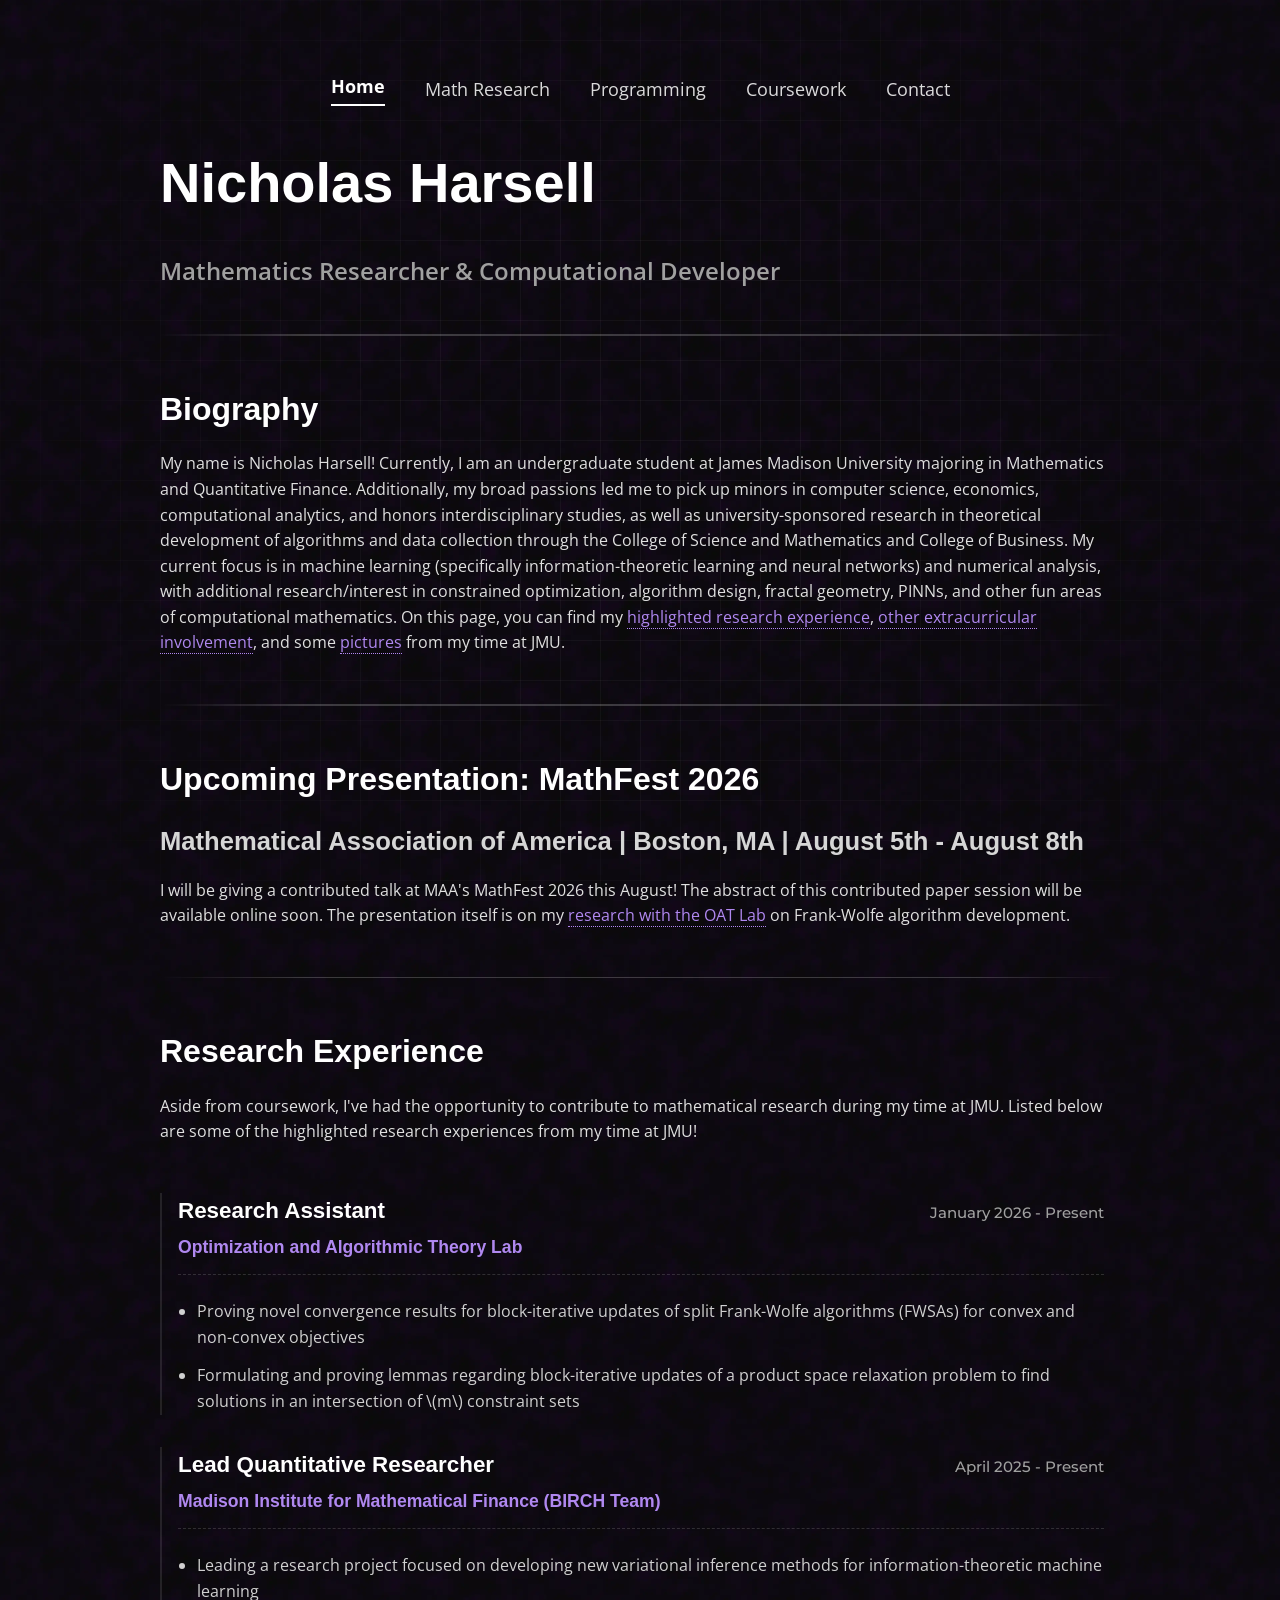
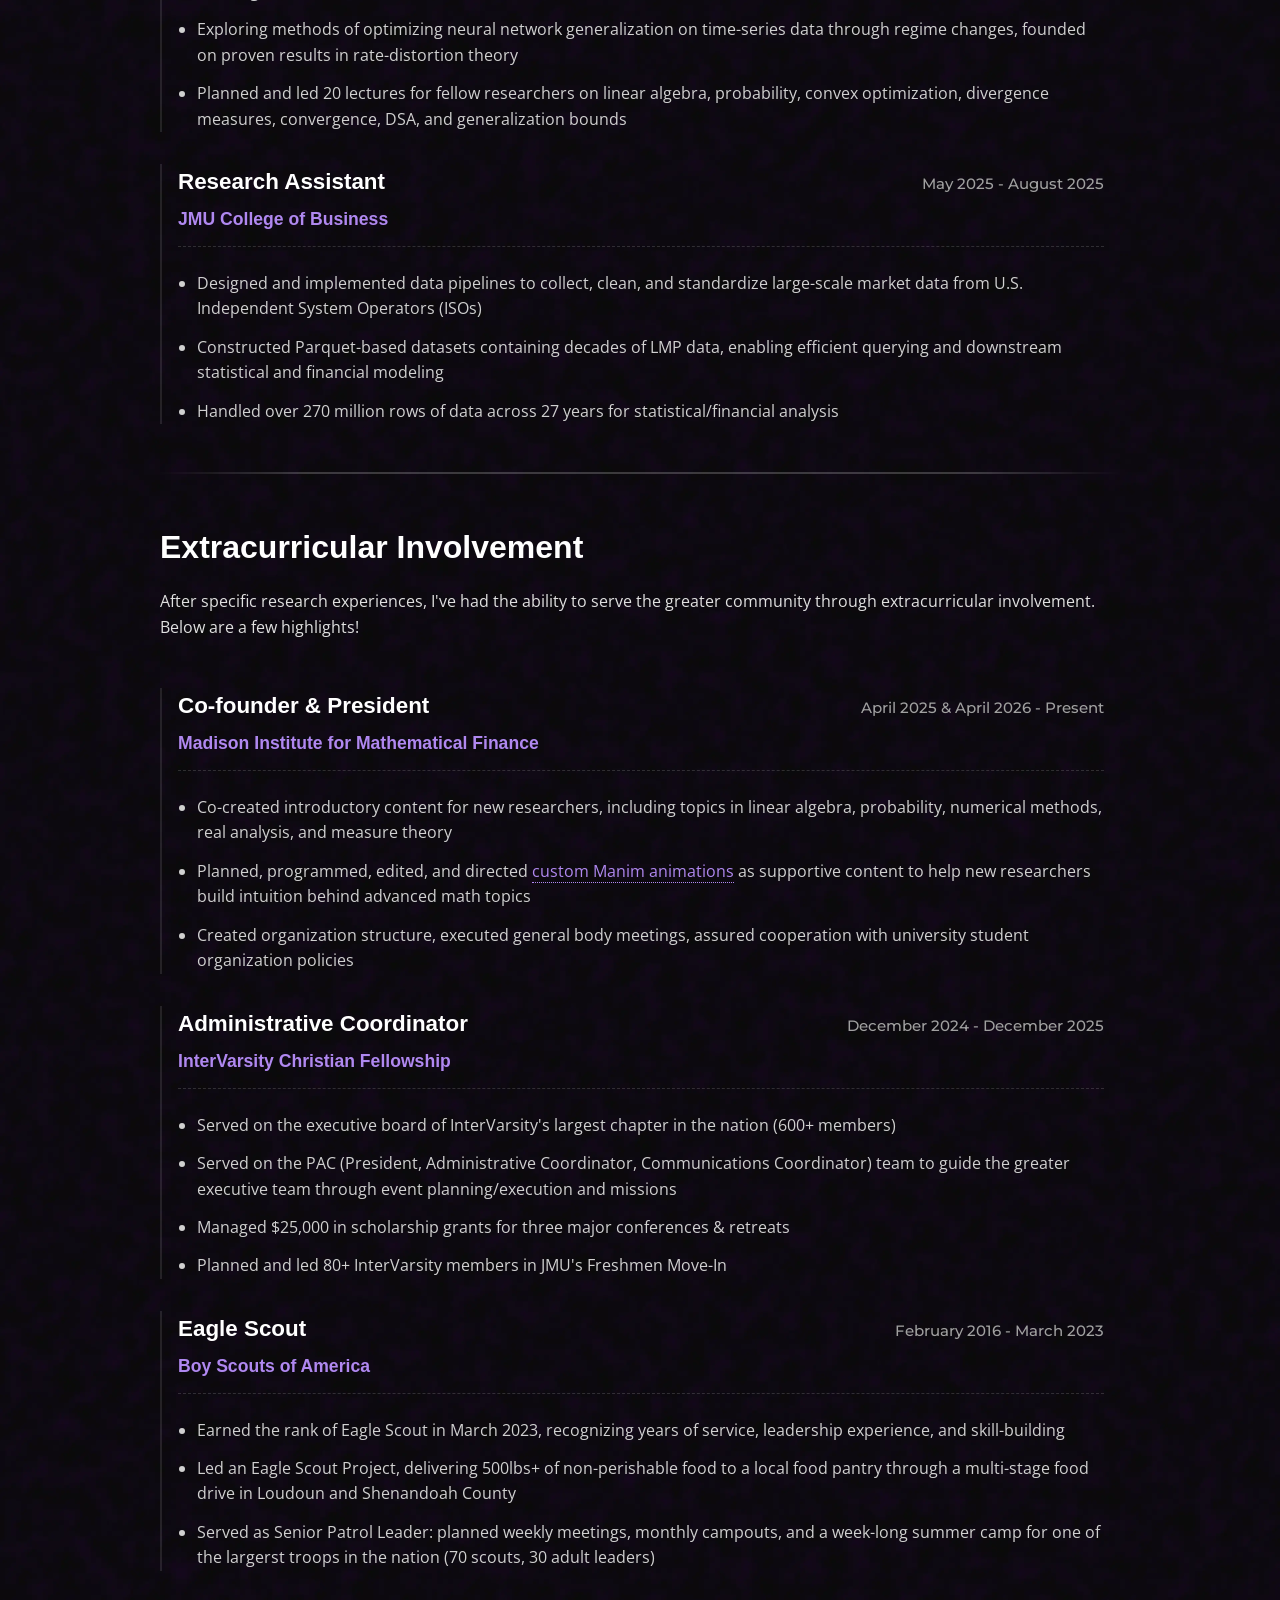
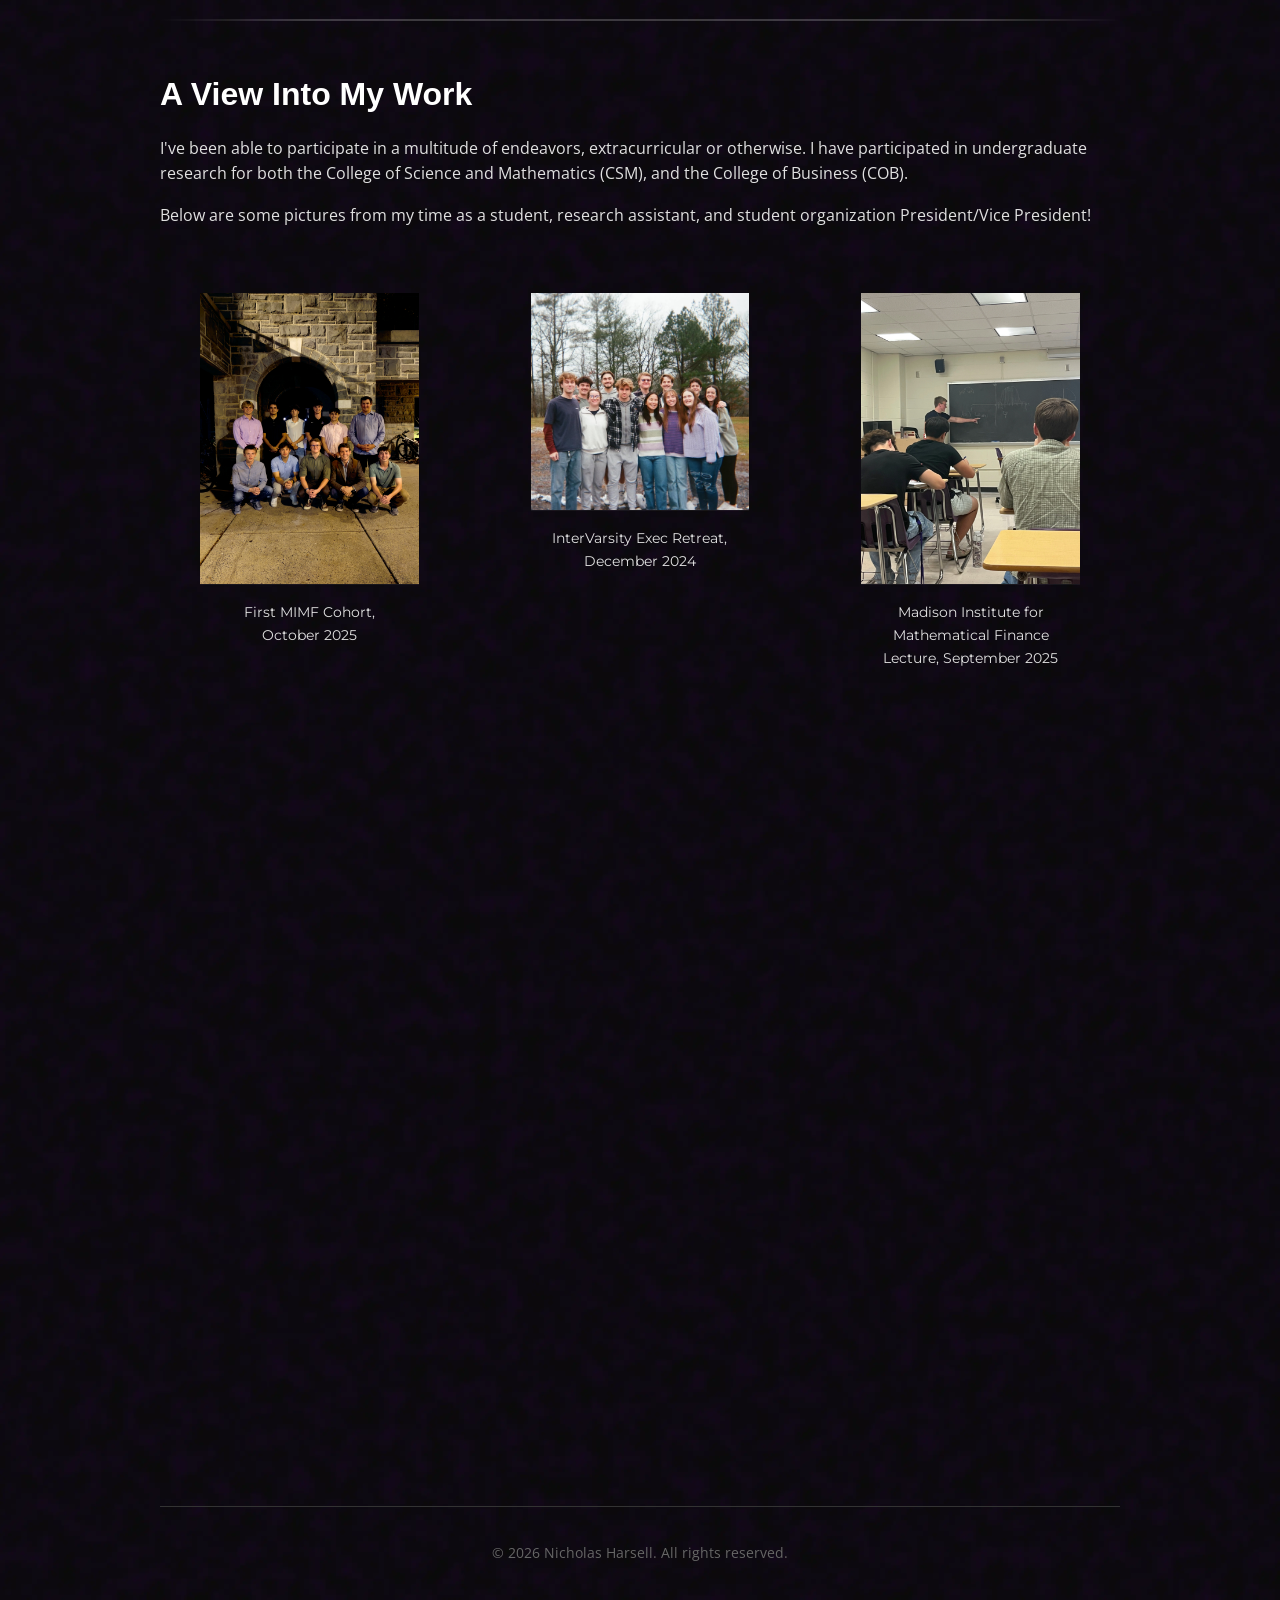
==== commit 3e1e7549: "bio/tag update" ====
--- a/index.html
+++ b/index.html
@@ -41,7 +41,7 @@
 
                 <section id="bio" class="fade-in-text delay-3">
                     <h2>Biography</h2>
-                    <p>My name is Nicholas Harsell! Currently, I am an undergraduate student at James Madison University majoring in quantitative finance and mathematics. Additionally, my broad passions led me to pick up minors in computer science, economics, computational analytics, and honors interdisciplinary studies, as well as university-sponsored research in theoretical development of algorithms and data collection through the College of Science and Mathematics and College of Business. My career focus is in optimization, machine learning, algorithms, numerical analysis, and other fun areas of computational mathematics. On this page, you can find my <a href="#" class="deep-link" data-target-page="page-home" data-target-id="exp-research">highlighted research experience</a>, <a href="#" class="deep-link" data-target-page="page-home" data-target-id="ec-involvement">other extracurricular involvement</a>, and some <a href="#" class="deep-link" data-target-page="page-home" data-target-id="pictures">pictures</a> from my time at JMU.</p>
+                    <p>My name is Nicholas Harsell! Currently, I am an undergraduate student at James Madison University majoring in Mathematics and Quantitative Finance. Additionally, my broad passions led me to pick up minors in computer science, economics, computational analytics, and honors interdisciplinary studies, as well as university-sponsored research in theoretical development of algorithms and data collection through the College of Science and Mathematics and College of Business. My current focus is in machine learning (specifically information-theoretic learning and neural networks) and numerical analysis, with additional research/interest in constrained optimization, algorithm design, fractal geometry, PINNs, and other fun areas of computational mathematics. On this page, you can find my <a href="#" class="deep-link" data-target-page="page-home" data-target-id="exp-research">highlighted research experience</a>, <a href="#" class="deep-link" data-target-page="page-home" data-target-id="ec-involvement">other extracurricular involvement</a>, and some <a href="#" class="deep-link" data-target-page="page-home" data-target-id="pictures">pictures</a> from my time at JMU.</p>
                 </section>
 
                 <hr class="fade-in-text delay-3">
@@ -56,7 +56,7 @@
 
                 <section id="exp-research" class="scroll-reveal">
                     <h2>Research Experience</h2>
-                    <p>Listed below are some highlighted research experiences of mine from my time at JMU.</p>
+                    <p>Aside from coursework, I've had the opportunity to contribute to mathematical research during my time at JMU. Listed below are some of the highlighted research experiences from my time at JMU!</p>
                 </section>
                 <div class="scroll-reveal">
                     <div class="resume-container">
@@ -114,7 +114,7 @@
 
                 <section id="ec-involvement" class="scroll-reveal">
                     <h2>Extracurricular Involvement</h2>
-                    <p>Aside from specific research, I've had the ability to serve the greater community through extracurricular involvement. Below are a few highlights!</p>
+                    <p>After specific research experiences, I've had the ability to serve the greater community through extracurricular involvement. Below are a few highlights!</p>
                 </section>
                 <div class="scroll-reveal">
                     <div class="resume-container">
@@ -271,24 +271,27 @@
                             </div>
                             
                             <div class="project-links">
-                                <a href="https://github.com/NichHName/fractal-dimension" target="_blank" class="btn-link">View GitHub Repo <i class="fa-brands fa-github"></i></a>
-                            </div>
-                        </div>
-                    </article>
-
-                    <a href="https://youtube.com/playlist?list=PLnzpcioXpyqXPlc79_4SSRa0geHB4Yuzq&si=7mfNq7wxSNNT8vX-" target="_blank" class="card-link">
-                        <article class="project-card">
-                            <div class="project-info">
-                                <header>
-                                    <h3>Visual Intuition for Advanced Mathematics</h3>
-                                    <h5>Math Education • Manim</h5>
-                                </header>
-                                <div class="project-content">
-                                    <p>This project is slightly different from the rest; it is centered around the idea that visualizing advanced mathematics can assist students in learning most topics. This project was programmed in Manim, a Python library developed by Grant Sanderson (3Blue1Brown), and includes 30+ minutes of tailored animations for students learning linear algebra, real analysis, probability, stochastic processes, and multivariate calculus.</p>
-                                </div>
-                            </div>
-                        </article>
-                    </a>
+                                <a href="https://github.com/NichHName/fractal-dimension" target="_blank" class="btn-link">View GitHub Repository <i class="fa-brands fa-github"></i></a>
+                            </div>
+                        </div>
+                    </article>
+
+                    <article class="project-card">
+                        <div class="project-media">
+                            <a href="https://youtube.com/playlist?list=PLnzpcioXpyqXPlc79_4SSRa0geHB4Yuzq&si=7mfNq7wxSNNT8vX-" target="_blank">
+                                <img src="images/mimf-manim-thumbnail.webp" alt="Thumbnail for MIMF Manim Playlist" loading="lazy">
+                            </a>
+                        </div>
+                        <div class="project-info">
+                            <header>
+                                <h3>Visual Intuition for Advanced Mathematics</h3>
+                                <h5>Math Education • Manim</h5>
+                            </header>
+                            <div class="project-content">
+                                <p>This project is slightly different from the rest; it is centered around the idea that visualizing advanced mathematics can assist students in learning most topics. This project was programmed in Manim, a Python library developed by Grant Sanderson (3Blue1Brown), and includes 30+ minutes of tailored animations for students learning linear algebra, real analysis, probability, stochastic processes, and multivariate calculus.</p>
+                            </div>
+                        </div>
+                    </article>
 
                 </section>
             </div>
@@ -318,6 +321,14 @@
 
                             <div class="project-content">
                                 <p>I've always been a player of chess at some level. Exploring move sequences and tactical positions with friends was a rewarding past-time. However, the purpose of this project was to challenge myself and push my ability to write highly optimized code. This project uses no libraries and no languages outside of Python; the game engine, neural network architecture, training process, pruning logic, and game algorithms are all hand-crafted.</p>
+                                
+                                <p>In particular, Python integers are arbitrary-precision (they never overflow). Standard chess 
+                                engine magic numbers, including those attributed to Pradyumna Kannan, are discovered by random search under C's implicit 64-bit multiplication overflow, and silently fail for certain squares when ported to Python. This project 
+                                contains what appears to be the first published set of magic numbers found and validated under non-overflowing arithmetic, verified by perft testing against known node counts.</p>
+                            </div>
+
+                            <div class="project-links">
+                                <a href="https://github.com/NichHName/python-chess-engine" target="_blank" class="btn-link">View GitHub Repository <i class="fa-brands fa-github"></i></a>
                             </div>
                         </div>
                     </article>
@@ -333,7 +344,7 @@
                             </div>
                             
                             <div class="project-links">
-                                <a href="https://github.com/NichHName/linalglib" target="_blank" class="btn-link">View GitHub Repo <i class="fa-brands fa-github"></i></a>
+                                <a href="https://github.com/NichHName/linalglib" target="_blank" class="btn-link">View GitHub Repository <i class="fa-brands fa-github"></i></a>
                             </div>
                         </div>
                     </article>
@@ -426,7 +437,15 @@
                     <h1 class="fade-in-text delay-1">Get In Touch</h1>
                 </header>
                 <section class="bio fade-in-text delay-3">
-                    <p>If I have the time to commit, I am open to exploring new avenues of computational research with passionate and curious people. I check my LinkedIn direct messages and email consistently, though it may be a day or two before I can sit down to fully respond. Regardless, I am open to research opportunities in acedemia and industry alike!</p>
+                    <p>If you're working on something interesting in computational research, I want to hear about it! I'm actively looking for opportunities in both academia and industry; send me a message on LinkedIn or by email and I'll get back to you soon.</p>
+                    <p class="research-label">Current research interests</p>
+                    <div class="tags">
+                    <span class="tag">Deep Neural Network Training</span>
+                    <span class="tag">PINNs</span>
+                    <span class="tag">Information-Theoretic Learning</span>
+                    <span class="tag">Fractal Geometry</span>
+                    <span class="tag">Constrained Optimization</span>
+                    </div>
                 </section>
 
                 <section class="scroll-reveal contact-icons">
--- a/style.min.css
+++ b/style.min.css
@@ -1 +1 @@
-body{font-family:'Open Sans',sans-serif;color:#e0e0e0;line-height:1.6;background-color:#121212;margin:0;padding:0;background-image:url(images/perlin_6_purple.webp);background-size:100% auto;background-position-x:center;background-position-y:0;will-change:background-position}body::before{content:'';position:fixed;top:0;left:0;width:100vw;height:100vh;background-image:repeating-linear-gradient(rgb(255 255 255 / .04) 0 1px,transparent 1px 40px),repeating-linear-gradient(90deg,rgb(255 255 255 / .04) 0 1px,transparent 1px 40px);mask-image:radial-gradient(circle at center,black 30%,transparent 100%);-webkit-mask-image:radial-gradient(circle at center,black 30%,transparent 100%);z-index:0;pointer-events:none}.container{max-width:60rem;margin:0 auto;padding:40px 20px}.top-nav{display:flex;justify-content:center;align-items:center;gap:2.5rem;padding:2rem 0;margin-bottom:0rem}.nav-tab{color:rgb(255 255 255 / .85);text-decoration:none;font-size:1.1rem;transition:transform 0.2s ease,text-shadow 0.2s ease,color 0.2s ease}.nav-tab:hover{color:#fff;transform:scale(1.05);text-shadow:0 0 10px rgb(255 255 255 / .6)}.nav-tab.active{color:#fff;font-weight:700;border-bottom:2px solid #fff;padding-bottom:4px}.page-section{display:none;opacity:0;transition:opacity 0.4s ease}.page-section.active-page{display:block;opacity:1}.page-section.fading-out{opacity:0}h1,h2,h3,h4,h5,h6{font-family:'Monsterrat',sans-serif}h1{color:#fff;font-size:3.5rem;margin-top:0;margin-bottom:1rem}h2{color:#fff;font-size:2rem;margin-top:1.5em;margin-bottom:.5em}h3{color:#fff;font-size:1.5rem;margin-top:1.5em;margin-bottom:.5em}h4{color:#fff;font-size:1.2rem;margin-top:1.5em;margin-bottom:.5em}h5{color:#d6d6d6;font-size:1em;margin-top:.1em;margin-bottom:.1em}h6{color:#d6d6d6;font-size:1.6em;margin-top:.3em;margin-bottom:.4em}header{margin-bottom:40px;border-bottom:2px solid;border-image:linear-gradient(90deg,transparent 0%,rgb(255 255 255 / .2) 15%,rgb(255 255 255 / .2) 85%,transparent 100%) 1;padding-bottom:20px}hr{border:none!important;height:1.5px!important;background:linear-gradient(90deg,transparent 0%,rgb(255 255 255 / .2) 15%,rgb(255 255 255 / .2) 85%,transparent 100%)!important;margin:3rem 0}.subtitle{font-size:1.5rem;color:#a0a0a0;font-weight:600}::-webkit-scrollbar{width:thin}::-webkit-scrollbar-track{box-shadow:inset 0 0 5px #6b6b6b;border-radius:10px}::-webkit-scrollbar-thumb{background:#121212;border-radius:10px}::-webkit-scrollbar-thumb:hover{background:#6b6b6b}.project-card{display:flex;flex-direction:column;gap:1.5rem;background-color:rgb(18 18 18 / .75);color:#fff;border:1px solid rgb(255 255 255 / .1);padding:20px;margin-bottom:20px;border-radius:8px;box-shadow:0 4px 12px rgb(107 33 168 / .4);transition:transform 0.2s ease,box-shadow 0.2s ease}.project-card h3,.course-item h4{margin-top:0;margin-bottom:1rem;gap:0;color:#fff}.project-card h5{margin-bottom:0rem}.project-card:hover{transform:translateY(-3px);box-shadow:0 6px 18px rgb(139 92 246 / .5)}.project-card:has(.project-media){flex-direction:row;align-items:stretch;padding:1.5rem}.project-media{min-width:0;flex:0 0 35%;border-radius:6px;overflow:hidden;position:relative}.project-media img{object-fit:contain;width:100%;height:100%;transition:transform 0.4s ease}.project-media a{display:block;width:100%;height:100%}.project-card:hover .project-media img{transform:scale(1.03)}.project-info{min-width:0;flex:1;display:flex;flex-direction:column;justify-content:center;gap:0rem}.project-content p{color:#d0d0d0;line-height:1.6;margin-bottom:.5rem;margin-top:-1rem}.project-links{display:flex;gap:1.5rem;flex-wrap:wrap;margin-top:.5rem}.btn-link{color:#fff;text-decoration:none;font-weight:600;font-size:.95rem;font-family:'Montserrat',sans-serif;border-bottom:2px solid #fff0;padding-bottom:2px;transition:color 0.2s ease,border-color 0.2s ease}.btn-link:hover,.btn-link:focus{color:#b088f0;border-bottom-color:#b088f0}.btn-link i{margin-left:.4rem}.course-grid-4x{display:grid;grid-template-columns:repeat(4,minmax(0,1fr));grid-auto-rows:1fr;column-gap:2rem;row-gap:1rem;max-width:65rem;margin:0 auto}.course-tile{display:flex;flex-direction:column;justify-content:center;align-items:center;position:relative;background-color:rgb(18 18 18);border:1px solid rgb(255 255 255 / .1);border-radius:8px;padding:2rem 1rem;text-align:center;cursor:pointer;z-index:1;transition:transform 0.2s ease,box-shadow 0.2s ease,z-index 0s}.course-name{font-size:1.2rem;font-weight:700;color:#fff;margin:0;overflow-wrap:break-word;word-wrap:break-word;transition:transform 0.3s ease}.course-tile:hover .course-name,.course-tile:focus .course-name,.course-tile.touch-open .course-name{transform:scale(1.1)}.course-tile:hover,.course-tile:focus,.course-tile.touch-open{z-index:10;transform:scale(1.05) translateY(-5px);box-shadow:0 10px 20px rgb(0 0 0 / .5);border-radius:8px 8px 0 0;border-bottom-color:#fff0}.course-topics{position:absolute;top:100%;left:-1px;right:-.5px;box-sizing:border-box;background-color:rgb(18 18 18);border:1px solid rgb(255 255 255 / .1);border-top:none;border-radius:0 0 8px 8px;box-shadow:0 10px 20px rgb(0 0 0 / .5);max-height:0;opacity:0;overflow:hidden;padding:0 1rem;color:#fff;transition:max-height 0.4s ease,opacity 0.2s ease,padding 0.4s ease}.course-topics p{color:#e0e0e0;font-size:.9rem;margin:0;line-height:1.4}.course-tile:hover .course-topics,.course-tile:focus .course-topics,.course-tile.touch-open .course-topics{max-height:500px;opacity:1;padding:1rem;transition:max-height 0.4s ease,opacity 0.4s ease,padding 0.4s ease}body::after{content:'';position:fixed;top:0;left:0;width:100vw;height:100vh;background-color:#fff0;pointer-events:none;z-index:5;transition:background-color 0.5s ease}body:has(.course-tile:hover)::after,body:has(.course-tile:focus)::after,body:has(.course-tile.touch-open)::after{background-color:rgb(0 0 0 / .25);z-index:7}@media (max-width:900px){.course-grid-4x{grid-template-columns:repeat(2,1fr)}}@media (max-width:480px){.course-grid-4x{grid-template-columns:1fr}}.card-link{text-decoration:none;color:inherit;display:block}.resume-container{display:flex;flex-direction:column;gap:2rem;max-width:60rem;margin:3rem auto 0 auto}.resume-item{padding:0 1rem;border-left:2px solid rgb(255 255 255 / .1);transition:transform 0.3s ease,border-color 0.3s ease}.resume-item:hover,.resume-item:focus{transform:translateX(10px);border-left:2px solid rgb(138 43 226 / .8)}.resume-header{display:flex;justify-content:space-between;align-items:baseline;border-bottom:1px dashed rgb(255 255 255 / .15);padding-bottom:.8rem;margin-bottom:1.5rem}.resume-left h3{margin:0;color:#fff;font-size:1.4rem}.resume-organization{margin:.3rem 0 0 0;color:#b088f0;font-size:1.1rem;font-weight:600}.resume-date{color:#a0a0a0;font-family:'Montserrat',sans-serif;font-size:.95rem;font-weight:500}.resume-bullets{margin:0;padding-left:1.2rem;color:#d0d0d0}.resume-bullets li{margin-bottom:.8rem;line-height:1.6}.resume-bullets li:last-child{margin-bottom:0}@media (max-width:768px){.resume-header{flex-direction:column;align-items:flex-start;gap:.5rem}}.deep-link{color:#b088f0;text-decoration:none;border-bottom:1px dotted #b088f0;transition:color 0.2s ease,border-color 0.2s ease}.deep-link:hover{color:#c7b3e8;border-bottom:1px solid #c7b3e8}@keyframes target-pulse{0%{background-color:#fff0}15%{background-color:rgb(138 43 226 / .25);border-left-color:rgb(138 43 226)}100%{background-color:#fff0}}.target-highlight{animation:target-pulse 2s ease-out}.contact-icons{display:flex;justify-content:center;align-items:center;gap:3rem;margin:3rem auto 0 auto;position:relative}.contact-icon{color:rgb(255 255 255 / .85);text-decoration:none;font-size:2.5rem;cursor:pointer;text-shadow:0 0 2px rgb(255 255 255 / .1);transition:transform 0.2s ease,text-shadow 0.2s ease,color 0.2s ease}.contact-icon:hover{color:#fff;transform:scale(1.15);text-shadow:0 0 10px rgb(255 255 255 / .4)}.copy-message{visibility:hidden;opacity:0;position:absolute;top:-45px;left:50%;transform:translateX(-50%);background-color:rgb(18 18 18 / .9);color:#fff;padding:.5rem 1rem;border-radius:4px;font-size:.9rem;font-family:'Open Sans',sans-serif;white-space:nowrap;z-index:10;transition:opacity 0.3s ease,visibility 0.3s ease}.copy-message.show{visibility:visible;opacity:1}.photo-gallery{display:grid;grid-template-columns:repeat(auto-fit,minmax(280px,1fr));gap:2rem;max-width:65rem;margin:3rem auto}.gallery-item img{width:100%;display:block;transition:transform 0.3s ease}.gallery-item:hover img{transform:scale(1.05)}.gallery-item figcaption{padding:1rem;text-align:center;color:#e0e0e0;font-size:.9rem;font-family:'Montserrat',sans-serif;border-top:1px solid rgb(255 255 255 / .05)}footer{margin-top:50px;text-align:center;font-size:.9rem;color:#666;border-top:1px solid #333;padding-top:20px}@keyframes fadeIn{from{opacity:0;transform:translateY(-20px)}to{opacity:1;transform:translateY(0)}}.fade-in-text{opacity:0;animation:fadeIn 1.5s ease-out forwards}.delay-1{animation-delay:0.2s}.delay-2{animation-delay:0.6s}.delay-3{animation-delay:1.0s}.scroll-reveal{opacity:0;transform:translateY(40px);transition:opacity 0.8s ease-out,transform 0.8s ease-out}.scroll-reveal.is-visible{opacity:1;transform:none}@media (max-width:768px){h1{font-size:2.2rem}h2{font-size:1.6rem}h3{font-size:1.3rem}.top-nav{flex-wrap:wrap;gap:1rem 1.5rem;padding:1.5rem 1rem}.nav-tab{font-size:.95rem;text-align:center;line-height:1.2;flex:0 1 28%}.contact-icons{gap:2rem;margin-top:2rem}.container{padding:0 1.5rem}.project-card:has(.project-media){flex-direction:column;padding:1.5rem}.project-card{flex-direction:column;padding:1.5rem;gap:1.5rem}.project-media{height:200px}}+body{font-family:'Open Sans',sans-serif;color:#e0e0e0;line-height:1.6;background-color:#121212;margin:0;padding:0;background-image:url(images/perlin_6_purple.webp);background-size:100% auto;background-position-x:center;background-position-y:0;will-change:background-position}body::before{content:'';position:fixed;top:0;left:0;width:100vw;height:100vh;background-image:repeating-linear-gradient(rgb(255 255 255 / .04) 0 1px,transparent 1px 40px),repeating-linear-gradient(90deg,rgb(255 255 255 / .04) 0 1px,transparent 1px 40px);mask-image:radial-gradient(circle at center,black 30%,transparent 100%);-webkit-mask-image:radial-gradient(circle at center,black 30%,transparent 100%);z-index:0;pointer-events:none}.container{max-width:60rem;margin:0 auto;padding:40px 20px}.top-nav{display:flex;justify-content:center;align-items:center;gap:2.5rem;padding:2rem 0;margin-bottom:0rem}.nav-tab{color:rgb(255 255 255 / .85);text-decoration:none;font-size:1.1rem;transition:transform 0.2s ease,text-shadow 0.2s ease,color 0.2s ease}.nav-tab:hover{color:#fff;transform:scale(1.05);text-shadow:0 0 10px rgb(255 255 255 / .6)}.nav-tab.active{color:#fff;font-weight:700;border-bottom:2px solid #fff;padding-bottom:4px}.page-section{display:none;opacity:0;transition:opacity 0.4s ease}.page-section.active-page{display:block;opacity:1}.page-section.fading-out{opacity:0}h1,h2,h3,h4,h5,h6{font-family:'Monsterrat',sans-serif}h1{color:#fff;font-size:3.5rem;margin-top:0;margin-bottom:1rem}h2{color:#fff;font-size:2rem;margin-top:1.5em;margin-bottom:.5em}h3{color:#fff;font-size:1.5rem;margin-top:1.5em;margin-bottom:.5em}h4{color:#fff;font-size:1.2rem;margin-top:1.5em;margin-bottom:.5em}h5{color:#d6d6d6;font-size:1em;margin-top:.1em;margin-bottom:.1em}h6{color:#d6d6d6;font-size:1.6em;margin-top:.3em;margin-bottom:.4em}header{margin-bottom:40px;border-bottom:2px solid;border-image:linear-gradient(90deg,transparent 0%,rgb(255 255 255 / .2) 15%,rgb(255 255 255 / .2) 85%,transparent 100%) 1;padding-bottom:20px}hr{border:none!important;height:1.5px!important;background:linear-gradient(90deg,transparent 0%,rgb(255 255 255 / .2) 15%,rgb(255 255 255 / .2) 85%,transparent 100%)!important;margin:3rem 0}.subtitle{font-size:1.5rem;color:#a0a0a0;font-weight:600}::-webkit-scrollbar{width:thin}::-webkit-scrollbar-track{box-shadow:inset 0 0 5px #6b6b6b;border-radius:10px}::-webkit-scrollbar-thumb{background:#121212;border-radius:10px}::-webkit-scrollbar-thumb:hover{background:#6b6b6b}.project-card{display:flex;flex-direction:column;gap:1.5rem;background-color:rgb(18 18 18 / .75);color:#fff;border:1px solid rgb(255 255 255 / .1);padding:20px;margin-bottom:20px;border-radius:8px;box-shadow:0 4px 12px rgb(107 33 168 / .4);transition:transform 0.2s ease,box-shadow 0.2s ease}.project-card h3,.course-item h4{margin-top:0;margin-bottom:1rem;gap:0;color:#fff}.project-card h5{margin-bottom:0rem}.project-card:hover{transform:translateY(-3px);box-shadow:0 6px 18px rgb(139 92 246 / .5)}.project-card:has(.project-media){flex-direction:row;align-items:stretch;padding:1.5rem}.project-media{min-width:0;flex:0 0 35%;border-radius:6px;overflow:hidden;position:relative}.project-media img{object-fit:contain;width:100%;height:100%;transition:transform 0.4s ease}.project-media a{display:block;width:100%;height:100%}.project-card:hover .project-media img{transform:scale(1.03)}.project-info{min-width:0;flex:1;display:flex;flex-direction:column;justify-content:center;gap:0rem}.project-content{margin-top:-2.5rem}.project-content p{color:#d0d0d0;line-height:1.6;margin-bottom:.5rem;margin-top:1.5rem}.project-links{display:flex;gap:1.5rem;flex-wrap:wrap;margin-top:.5rem}.btn-link{color:#fff;text-decoration:none;font-weight:600;font-size:.95rem;font-family:'Montserrat',sans-serif;border-bottom:2px solid #fff0;padding-bottom:2px;transition:color 0.2s ease,border-color 0.2s ease}.btn-link:hover,.btn-link:focus{color:#b088f0;border-bottom-color:#b088f0}.btn-link i{margin-left:.4rem}.course-grid-4x{display:grid;grid-template-columns:repeat(4,minmax(0,1fr));grid-auto-rows:1fr;column-gap:2rem;row-gap:1rem;max-width:65rem;margin:0 auto}.course-tile{display:flex;flex-direction:column;justify-content:center;align-items:center;position:relative;background-color:rgb(18 18 18);border:1px solid rgb(255 255 255 / .1);border-radius:8px;padding:2rem 1rem;text-align:center;cursor:pointer;z-index:1;transition:transform 0.2s ease,box-shadow 0.2s ease,z-index 0s}.course-name{font-size:1.2rem;font-weight:700;color:#fff;margin:0;overflow-wrap:break-word;word-wrap:break-word;transition:transform 0.3s ease}.course-tile:hover .course-name,.course-tile:focus .course-name,.course-tile.touch-open .course-name{transform:scale(1.1)}.course-tile:hover,.course-tile:focus,.course-tile.touch-open{z-index:10;transform:scale(1.05) translateY(-5px);box-shadow:0 10px 20px rgb(0 0 0 / .5);border-radius:8px 8px 0 0;border-bottom-color:#fff0}.course-topics{position:absolute;top:100%;left:-1px;right:-.5px;box-sizing:border-box;background-color:rgb(18 18 18);border:1px solid rgb(255 255 255 / .1);border-top:none;border-radius:0 0 8px 8px;box-shadow:0 10px 20px rgb(0 0 0 / .5);max-height:0;opacity:0;overflow:hidden;padding:0 1rem;color:#fff;transition:max-height 0.4s ease,opacity 0.2s ease,padding 0.4s ease}.course-topics p{color:#e0e0e0;font-size:.9rem;margin:0;line-height:1.4}.course-tile:hover .course-topics,.course-tile:focus .course-topics,.course-tile.touch-open .course-topics{max-height:500px;opacity:1;padding:1rem;transition:max-height 0.4s ease,opacity 0.4s ease,padding 0.4s ease}body::after{content:'';position:fixed;top:0;left:0;width:100vw;height:100vh;background-color:#fff0;pointer-events:none;z-index:5;transition:background-color 0.5s ease}body:has(.course-tile:hover)::after,body:has(.course-tile:focus)::after,body:has(.course-tile.touch-open)::after{background-color:rgb(0 0 0 / .25);z-index:7}@media (max-width:900px){.course-grid-4x{grid-template-columns:repeat(2,1fr)}}@media (max-width:480px){.course-grid-4x{grid-template-columns:1fr}}.card-link{text-decoration:none;color:inherit;display:block}.resume-container{display:flex;flex-direction:column;gap:2rem;max-width:60rem;margin:3rem auto 0 auto}.resume-item{padding:0 1rem;border-left:2px solid rgb(255 255 255 / .1);transition:transform 0.3s ease,border-color 0.3s ease}.resume-item:hover,.resume-item:focus{transform:translateX(10px);border-left:2px solid rgb(138 43 226 / .8)}.resume-header{display:flex;justify-content:space-between;align-items:baseline;border-bottom:1px dashed rgb(255 255 255 / .15);padding-bottom:.8rem;margin-bottom:1.5rem}.resume-left h3{margin:0;color:#fff;font-size:1.4rem}.resume-organization{margin:.3rem 0 0 0;color:#b088f0;font-size:1.1rem;font-weight:600}.resume-date{color:#a0a0a0;font-family:'Montserrat',sans-serif;font-size:.95rem;font-weight:500}.resume-bullets{margin:0;padding-left:1.2rem;color:#d0d0d0}.resume-bullets li{margin-bottom:.8rem;line-height:1.6}.resume-bullets li:last-child{margin-bottom:0}@media (max-width:768px){.resume-header{flex-direction:column;align-items:flex-start;gap:.5rem}}.deep-link{color:#b088f0;text-decoration:none;border-bottom:1px dotted #b088f0;transition:color 0.2s ease,border-color 0.2s ease}.deep-link:hover{color:#c7b3e8;border-bottom:1px solid #c7b3e8}@keyframes target-pulse{0%{background-color:#fff0}15%{background-color:rgb(138 43 226 / .25);border-left-color:rgb(138 43 226)}100%{background-color:#fff0}}.target-highlight{animation:target-pulse 2s ease-out}.contact-icons{display:flex;justify-content:center;align-items:center;gap:3rem;margin:3rem auto 0 auto;position:relative}.contact-icon{color:rgb(255 255 255 / .85);text-decoration:none;font-size:2.5rem;cursor:pointer;text-shadow:0 0 2px rgb(255 255 255 / .1);transition:transform 0.2s ease,text-shadow 0.2s ease,color 0.2s ease}.contact-icon:hover{color:#fff;transform:scale(1.15);text-shadow:0 0 10px rgb(255 255 255 / .4)}.copy-message{visibility:hidden;opacity:0;position:absolute;top:-45px;left:50%;transform:translateX(-50%);background-color:rgb(18 18 18 / .9);color:#fff;padding:.5rem 1rem;border-radius:4px;font-size:.9rem;font-family:'Open Sans',sans-serif;white-space:nowrap;z-index:10;transition:opacity 0.3s ease,visibility 0.3s ease}.copy-message.show{visibility:visible;opacity:1}.photo-gallery{display:grid;grid-template-columns:repeat(auto-fit,minmax(280px,1fr));gap:2rem;max-width:65rem;margin:3rem auto}.gallery-item img{width:100%;display:block;transition:transform 0.3s ease}.gallery-item:hover img{transform:scale(1.05)}.gallery-item figcaption{padding:1rem;text-align:center;color:#e0e0e0;font-size:.9rem;font-family:'Montserrat',sans-serif;border-top:1px solid rgb(255 255 255 / .05)}.research-label{font-size:1rem;text-align:center;color:#a0a0a0;letter-spacing:.06em;text-transform:uppercase;margin-top:.2rem;margin-bottom:.8rem}.tags{display:flex;flex-wrap:wrap;gap:8px;justify-content:center}.tag{font-size:13px;color:#eeedfe;background:rgb(107 33 168 / .4);border-radius:999px;padding:5px 14px;transition:transform 0.2s ease,text-shadow 0.2s ease,color 0.2s ease}.tag:hover{transform:scale(1.05);text-shadow:0 0 10px rgb(255 255 255 / .4)}footer{margin-top:50px;text-align:center;font-size:.9rem;color:#666;border-top:1px solid #333;padding-top:20px}@keyframes fadeIn{from{opacity:0;transform:translateY(-20px)}to{opacity:1;transform:translateY(0)}}.fade-in-text{opacity:0;animation:fadeIn 1.5s ease-out forwards}.delay-1{animation-delay:0.2s}.delay-2{animation-delay:0.6s}.delay-3{animation-delay:1.0s}.scroll-reveal{opacity:0;transform:translateY(40px);transition:opacity 0.8s ease-out,transform 0.8s ease-out}.scroll-reveal.is-visible{opacity:1;transform:none}@media (max-width:768px){h1{font-size:2.2rem}h2{font-size:1.6rem}h3{font-size:1.3rem}.top-nav{flex-wrap:wrap;gap:1rem 1.5rem;padding:1.5rem 1rem}.nav-tab{font-size:.95rem;text-align:center;line-height:1.2;flex:0 1 28%}.contact-icons{gap:2rem;margin-top:2rem}.container{padding:0 1.5rem}.project-card:has(.project-media){flex-direction:column;padding:1.5rem}.project-card{flex-direction:column;padding:1.5rem;gap:1.5rem}.project-media{height:200px}}
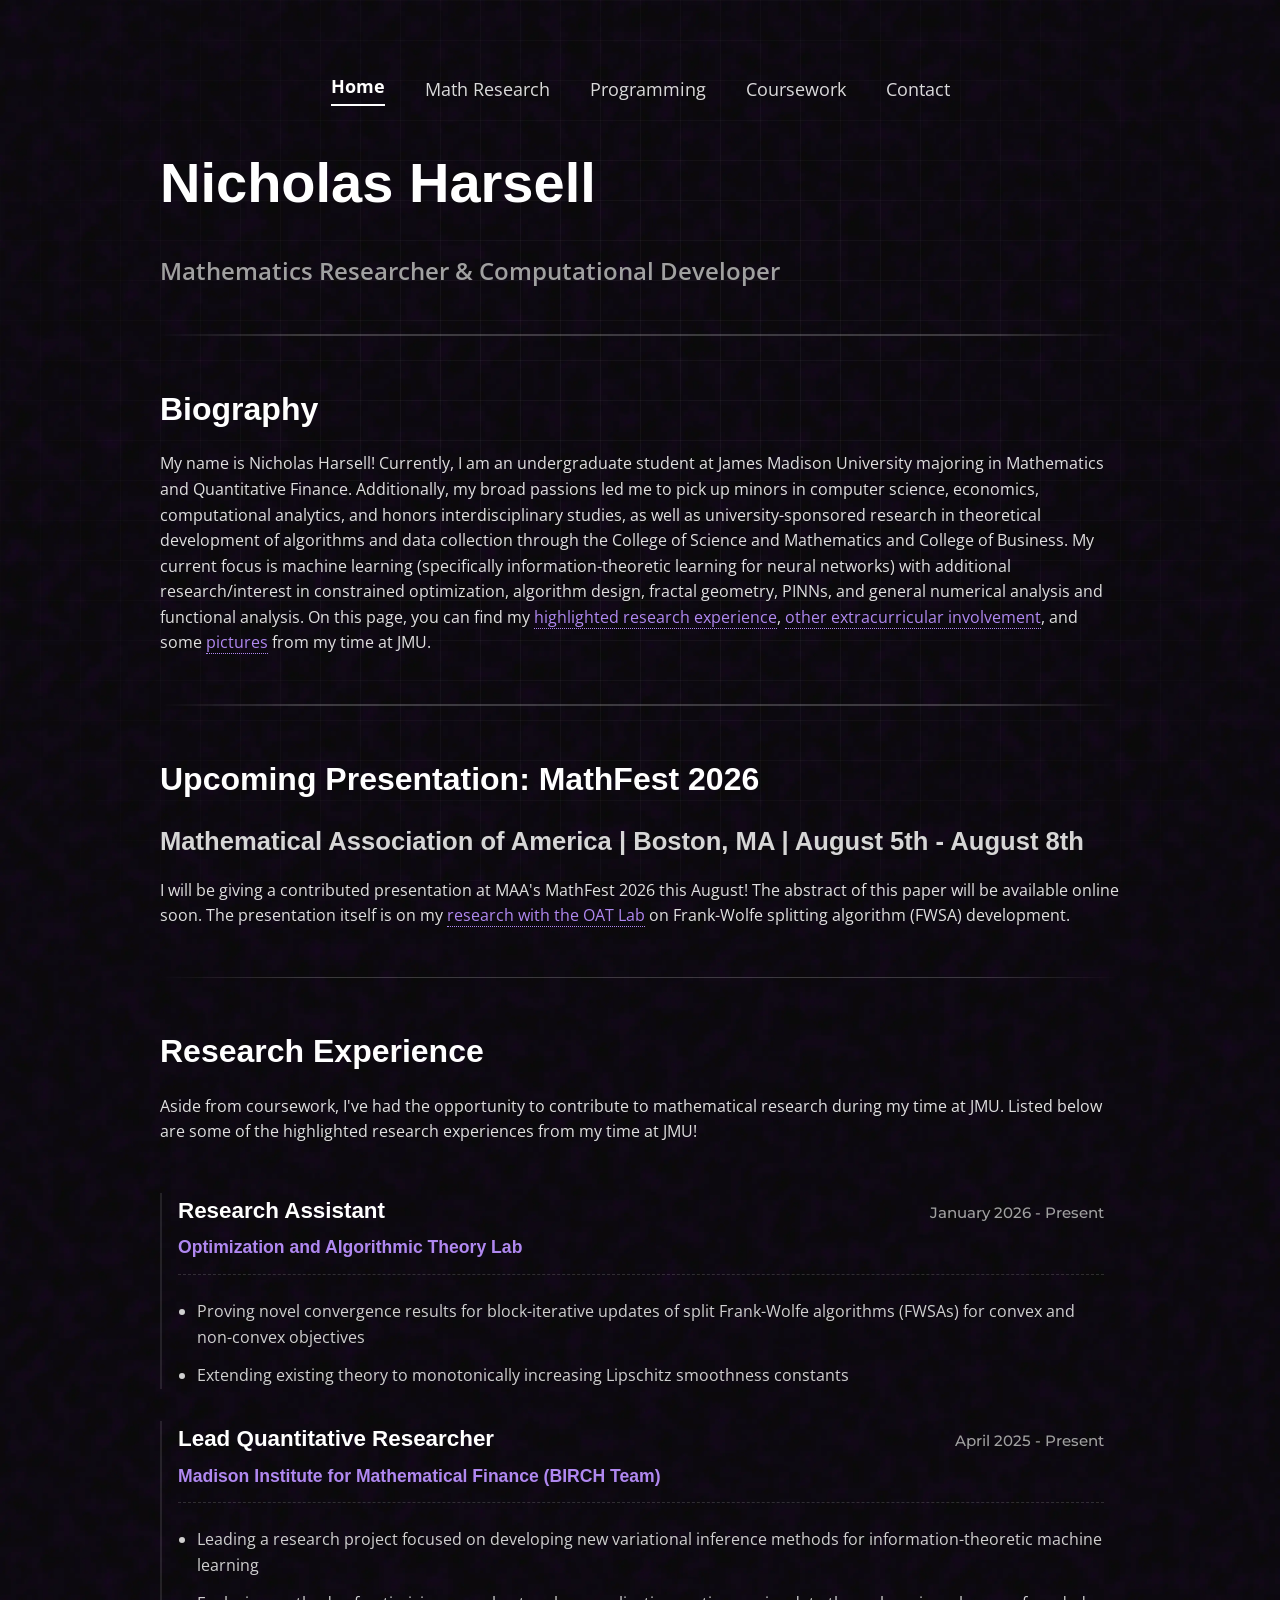
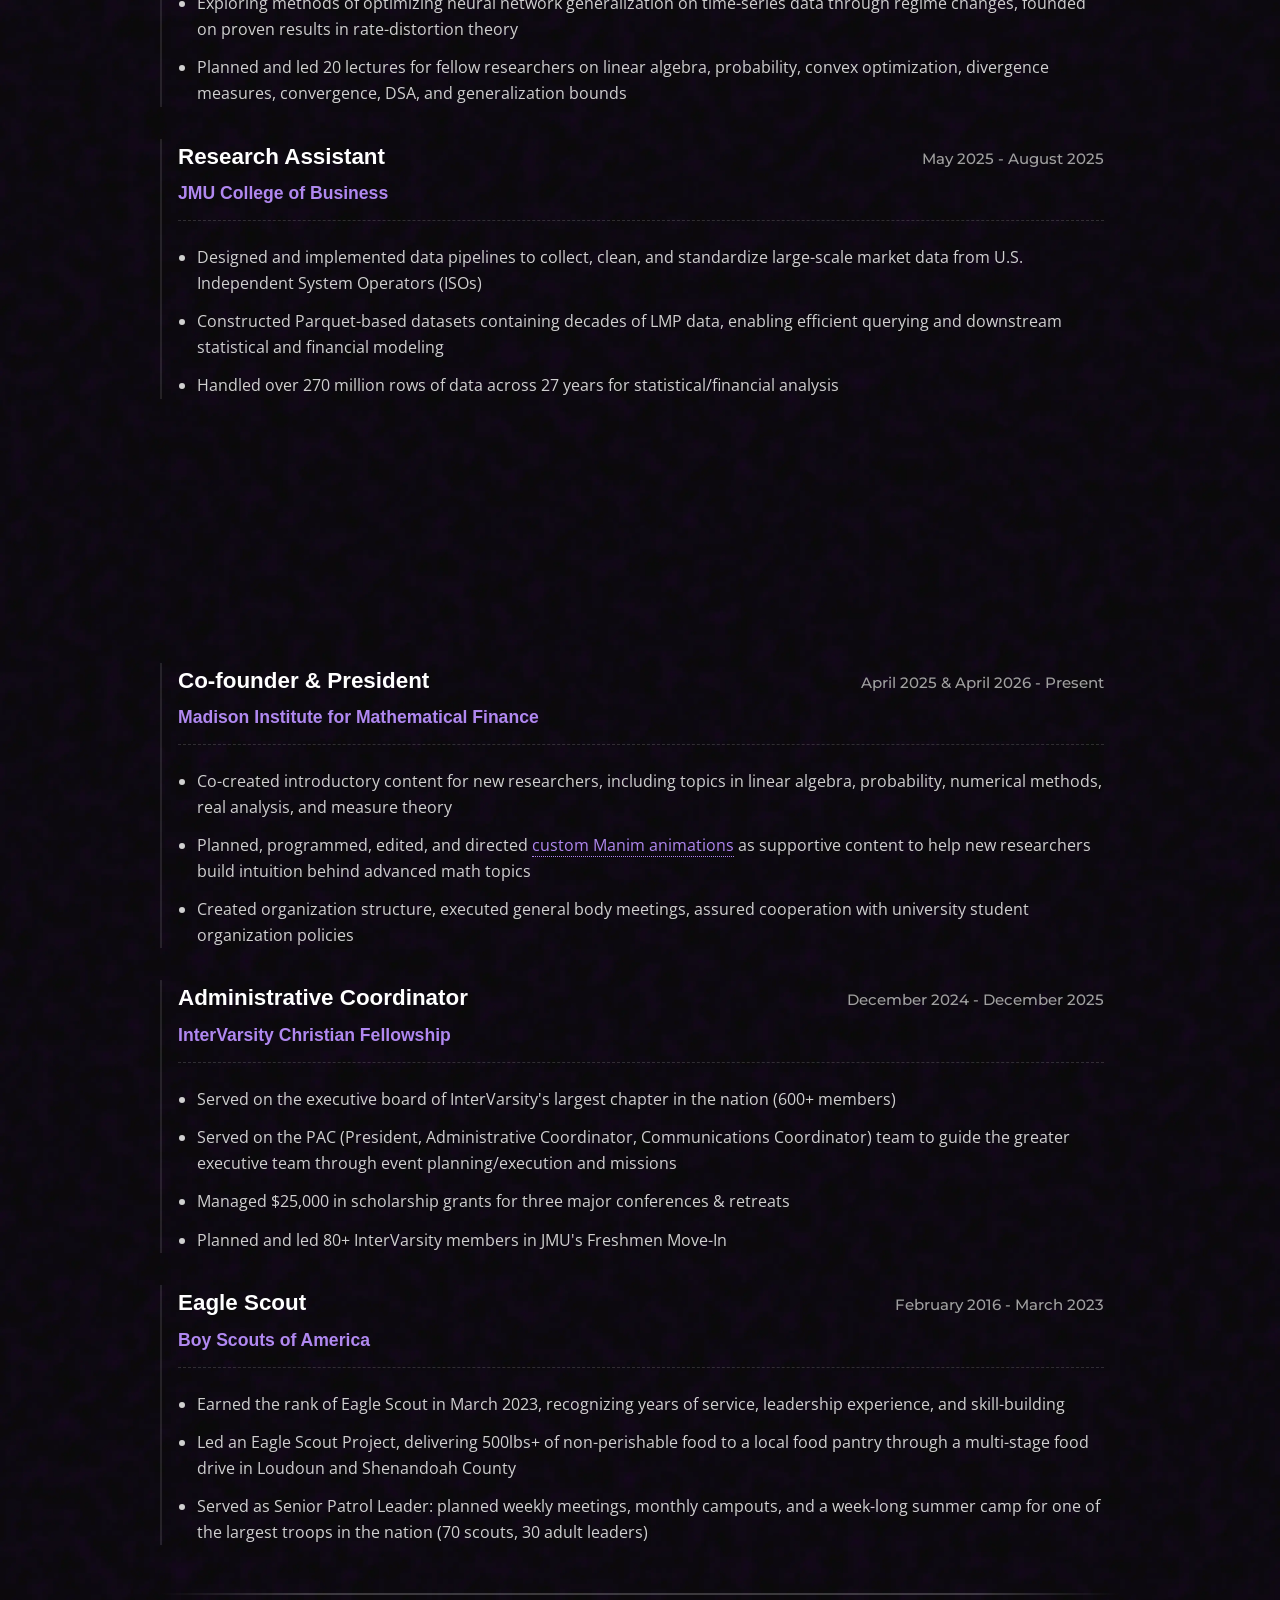
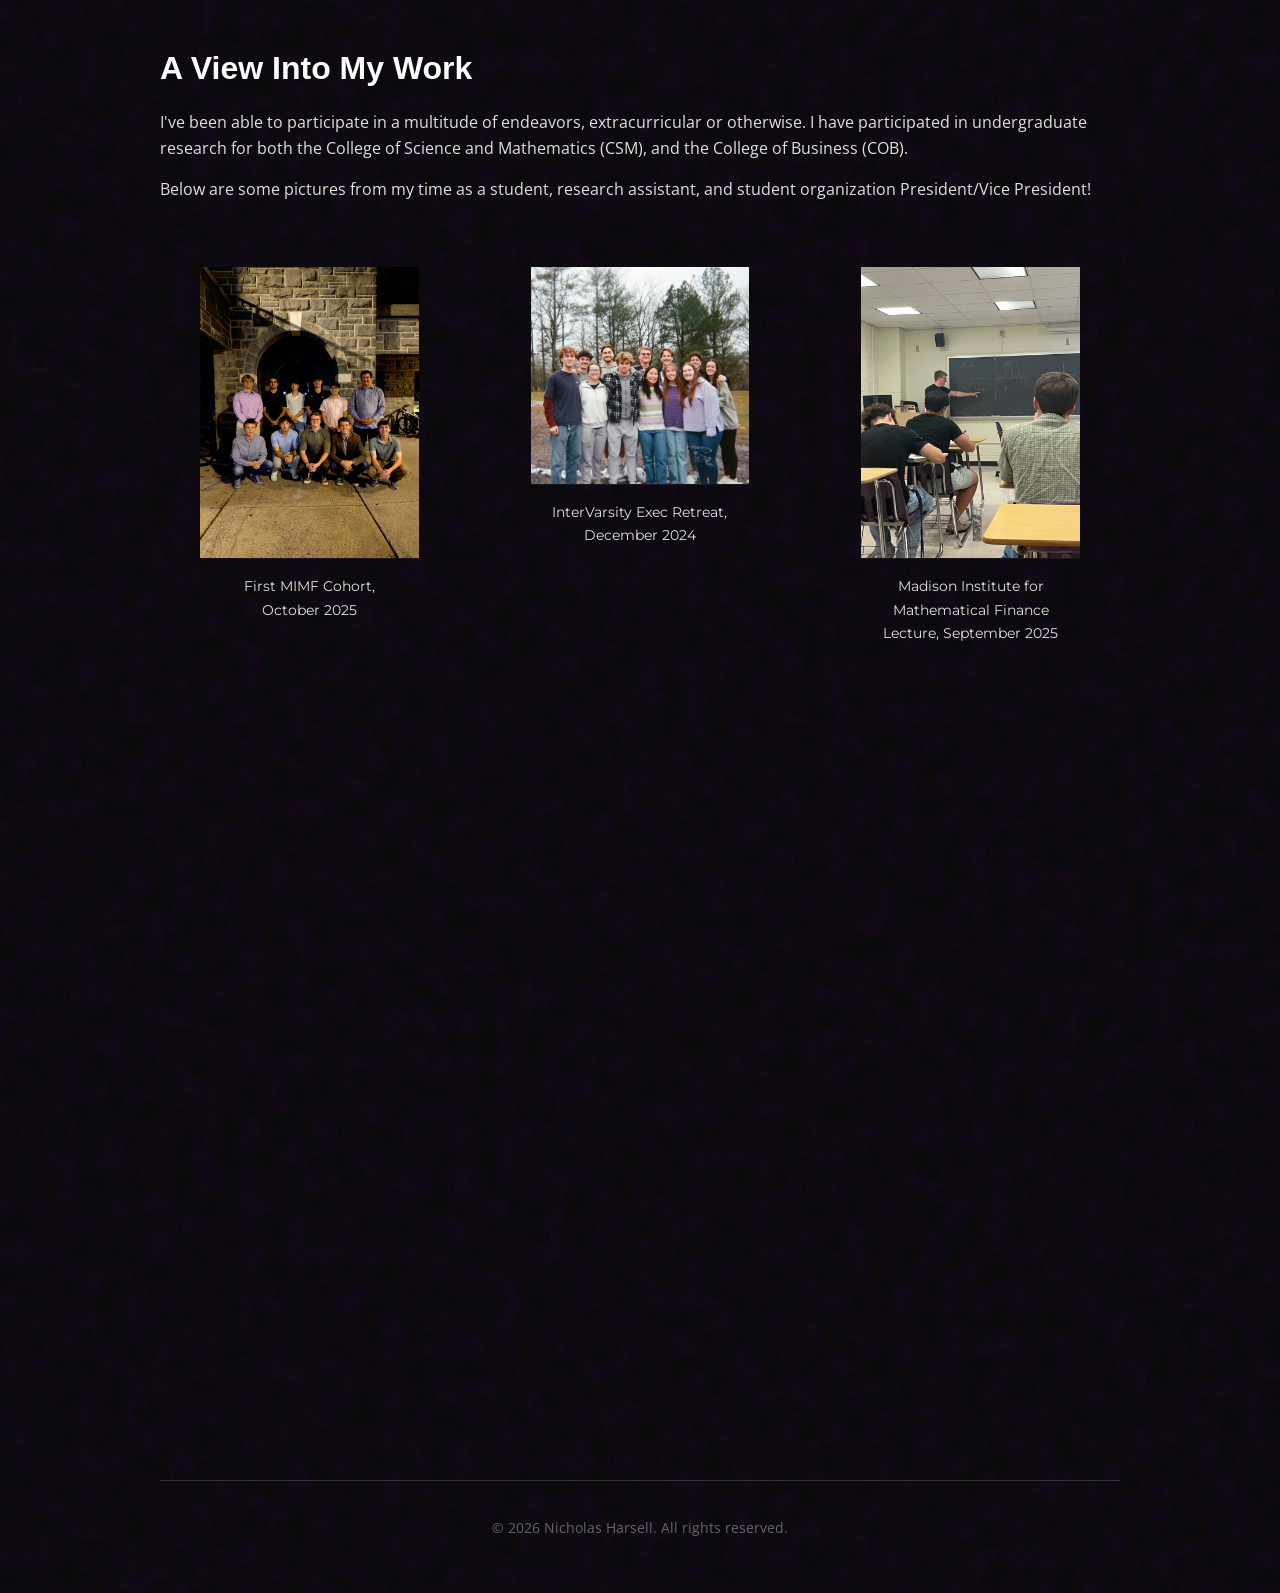
==== commit 1d08fa91: "formatting, general updates" ====
--- a/index.html
+++ b/index.html
@@ -41,7 +41,7 @@
 
                 <section id="bio" class="fade-in-text delay-3">
                     <h2>Biography</h2>
-                    <p>My name is Nicholas Harsell! Currently, I am an undergraduate student at James Madison University majoring in Mathematics and Quantitative Finance. Additionally, my broad passions led me to pick up minors in computer science, economics, computational analytics, and honors interdisciplinary studies, as well as university-sponsored research in theoretical development of algorithms and data collection through the College of Science and Mathematics and College of Business. My current focus is in machine learning (specifically information-theoretic learning and neural networks) and numerical analysis, with additional research/interest in constrained optimization, algorithm design, fractal geometry, PINNs, and other fun areas of computational mathematics. On this page, you can find my <a href="#" class="deep-link" data-target-page="page-home" data-target-id="exp-research">highlighted research experience</a>, <a href="#" class="deep-link" data-target-page="page-home" data-target-id="ec-involvement">other extracurricular involvement</a>, and some <a href="#" class="deep-link" data-target-page="page-home" data-target-id="pictures">pictures</a> from my time at JMU.</p>
+                    <p>My name is Nicholas Harsell! Currently, I am an undergraduate student at James Madison University majoring in Mathematics and Quantitative Finance. Additionally, my broad passions led me to pick up minors in computer science, economics, computational analytics, and honors interdisciplinary studies, as well as university-sponsored research in theoretical development of algorithms and data collection through the College of Science and Mathematics and College of Business. My current focus is machine learning (specifically information-theoretic learning for neural networks) with additional research/interest in constrained optimization, algorithm design, fractal geometry, PINNs, and general numerical analysis and functional analysis. On this page, you can find my <a href="#" class="deep-link" data-target-page="page-home" data-target-id="exp-research">highlighted research experience</a>, <a href="#" class="deep-link" data-target-page="page-home" data-target-id="ec-involvement">other extracurricular involvement</a>, and some <a href="#" class="deep-link" data-target-page="page-home" data-target-id="pictures">pictures</a> from my time at JMU.</p>
                 </section>
 
                 <hr class="fade-in-text delay-3">
@@ -49,7 +49,7 @@
                 <section id="special" class="scroll-reveal">
                     <h2>Upcoming Presentation: MathFest 2026</h2>
                     <h6>Mathematical Association of America | Boston, MA | August 5th - August 8th</h6>
-                    <p>I will be giving a contributed talk at MAA's MathFest 2026 this August! The abstract of this contributed paper session will be available online soon. The presentation itself is on my <a href="#" class="deep-link" data-target-page="page-home" data-target-id="exp-oat-lab">research with the OAT Lab</a> on Frank-Wolfe algorithm development.</p>
+                    <p>I will be giving a contributed presentation at MAA's MathFest 2026 this August! The abstract of this paper will be available online soon. The presentation itself is on my <a href="#" class="deep-link" data-target-page="page-home" data-target-id="exp-oat-lab">research with the OAT Lab</a> on Frank-Wolfe splitting algorithm (FWSA) development.</p>
                 </section>
                 
                 <hr class="fade-in-text delay-3">
@@ -72,7 +72,7 @@
                             </div>
                             <ul class="resume-bullets">
                                 <li>Proving novel convergence results for block-iterative updates of split Frank-Wolfe algorithms (FWSAs) for convex and non-convex objectives</li>
-                                <li>Formulating and proving lemmas regarding block-iterative updates of a product space relaxation problem to find solutions in an intersection of \(m\) constraint sets</li>
+                                <li>Extending existing theory to monotonically increasing Lipschitz smoothness constants</li>
                             </ul>
                         </article>
 
@@ -164,7 +164,7 @@
                             <ul class="resume-bullets">
                                 <li>Earned the rank of Eagle Scout in March 2023, recognizing years of service, leadership experience, and skill-building</li>
                                 <li>Led an Eagle Scout Project, delivering 500lbs+ of non-perishable food to a local food pantry through a multi-stage food drive in Loudoun and Shenandoah County</li>
-                                <li>Served as Senior Patrol Leader: planned weekly meetings, monthly campouts, and a week-long summer camp for one of the largerst troops in the nation (70 scouts, 30 adult leaders)</li>
+                                <li>Served as Senior Patrol Leader: planned weekly meetings, monthly campouts, and a week-long summer camp for one of the largest troops in the nation (70 scouts, 30 adult leaders)</li>
                         </article>
                     </div>
                 </div>
@@ -440,7 +440,7 @@
                     <p>If you're working on something interesting in computational research, I want to hear about it! I'm actively looking for opportunities in both academia and industry; send me a message on LinkedIn or by email and I'll get back to you soon.</p>
                     <p class="research-label">Current research interests</p>
                     <div class="tags">
-                    <span class="tag">Deep Neural Network Training</span>
+                    <span class="tag">DNN Training</span>
                     <span class="tag">PINNs</span>
                     <span class="tag">Information-Theoretic Learning</span>
                     <span class="tag">Fractal Geometry</span>
--- a/style.min.css
+++ b/style.min.css
@@ -1 +1 @@
-body{font-family:'Open Sans',sans-serif;color:#e0e0e0;line-height:1.6;background-color:#121212;margin:0;padding:0;background-image:url(images/perlin_6_purple.webp);background-size:100% auto;background-position-x:center;background-position-y:0;will-change:background-position}body::before{content:'';position:fixed;top:0;left:0;width:100vw;height:100vh;background-image:repeating-linear-gradient(rgb(255 255 255 / .04) 0 1px,transparent 1px 40px),repeating-linear-gradient(90deg,rgb(255 255 255 / .04) 0 1px,transparent 1px 40px);mask-image:radial-gradient(circle at center,black 30%,transparent 100%);-webkit-mask-image:radial-gradient(circle at center,black 30%,transparent 100%);z-index:0;pointer-events:none}.container{max-width:60rem;margin:0 auto;padding:40px 20px}.top-nav{display:flex;justify-content:center;align-items:center;gap:2.5rem;padding:2rem 0;margin-bottom:0rem}.nav-tab{color:rgb(255 255 255 / .85);text-decoration:none;font-size:1.1rem;transition:transform 0.2s ease,text-shadow 0.2s ease,color 0.2s ease}.nav-tab:hover{color:#fff;transform:scale(1.05);text-shadow:0 0 10px rgb(255 255 255 / .6)}.nav-tab.active{color:#fff;font-weight:700;border-bottom:2px solid #fff;padding-bottom:4px}.page-section{display:none;opacity:0;transition:opacity 0.4s ease}.page-section.active-page{display:block;opacity:1}.page-section.fading-out{opacity:0}h1,h2,h3,h4,h5,h6{font-family:'Monsterrat',sans-serif}h1{color:#fff;font-size:3.5rem;margin-top:0;margin-bottom:1rem}h2{color:#fff;font-size:2rem;margin-top:1.5em;margin-bottom:.5em}h3{color:#fff;font-size:1.5rem;margin-top:1.5em;margin-bottom:.5em}h4{color:#fff;font-size:1.2rem;margin-top:1.5em;margin-bottom:.5em}h5{color:#d6d6d6;font-size:1em;margin-top:.1em;margin-bottom:.1em}h6{color:#d6d6d6;font-size:1.6em;margin-top:.3em;margin-bottom:.4em}header{margin-bottom:40px;border-bottom:2px solid;border-image:linear-gradient(90deg,transparent 0%,rgb(255 255 255 / .2) 15%,rgb(255 255 255 / .2) 85%,transparent 100%) 1;padding-bottom:20px}hr{border:none!important;height:1.5px!important;background:linear-gradient(90deg,transparent 0%,rgb(255 255 255 / .2) 15%,rgb(255 255 255 / .2) 85%,transparent 100%)!important;margin:3rem 0}.subtitle{font-size:1.5rem;color:#a0a0a0;font-weight:600}::-webkit-scrollbar{width:thin}::-webkit-scrollbar-track{box-shadow:inset 0 0 5px #6b6b6b;border-radius:10px}::-webkit-scrollbar-thumb{background:#121212;border-radius:10px}::-webkit-scrollbar-thumb:hover{background:#6b6b6b}.project-card{display:flex;flex-direction:column;gap:1.5rem;background-color:rgb(18 18 18 / .75);color:#fff;border:1px solid rgb(255 255 255 / .1);padding:20px;margin-bottom:20px;border-radius:8px;box-shadow:0 4px 12px rgb(107 33 168 / .4);transition:transform 0.2s ease,box-shadow 0.2s ease}.project-card h3,.course-item h4{margin-top:0;margin-bottom:1rem;gap:0;color:#fff}.project-card h5{margin-bottom:0rem}.project-card:hover{transform:translateY(-3px);box-shadow:0 6px 18px rgb(139 92 246 / .5)}.project-card:has(.project-media){flex-direction:row;align-items:stretch;padding:1.5rem}.project-media{min-width:0;flex:0 0 35%;border-radius:6px;overflow:hidden;position:relative}.project-media img{object-fit:contain;width:100%;height:100%;transition:transform 0.4s ease}.project-media a{display:block;width:100%;height:100%}.project-card:hover .project-media img{transform:scale(1.03)}.project-info{min-width:0;flex:1;display:flex;flex-direction:column;justify-content:center;gap:0rem}.project-content{margin-top:-2.5rem}.project-content p{color:#d0d0d0;line-height:1.6;margin-bottom:.5rem;margin-top:1.5rem}.project-links{display:flex;gap:1.5rem;flex-wrap:wrap;margin-top:.5rem}.btn-link{color:#fff;text-decoration:none;font-weight:600;font-size:.95rem;font-family:'Montserrat',sans-serif;border-bottom:2px solid #fff0;padding-bottom:2px;transition:color 0.2s ease,border-color 0.2s ease}.btn-link:hover,.btn-link:focus{color:#b088f0;border-bottom-color:#b088f0}.btn-link i{margin-left:.4rem}.course-grid-4x{display:grid;grid-template-columns:repeat(4,minmax(0,1fr));grid-auto-rows:1fr;column-gap:2rem;row-gap:1rem;max-width:65rem;margin:0 auto}.course-tile{display:flex;flex-direction:column;justify-content:center;align-items:center;position:relative;background-color:rgb(18 18 18);border:1px solid rgb(255 255 255 / .1);border-radius:8px;padding:2rem 1rem;text-align:center;cursor:pointer;z-index:1;transition:transform 0.2s ease,box-shadow 0.2s ease,z-index 0s}.course-name{font-size:1.2rem;font-weight:700;color:#fff;margin:0;overflow-wrap:break-word;word-wrap:break-word;transition:transform 0.3s ease}.course-tile:hover .course-name,.course-tile:focus .course-name,.course-tile.touch-open .course-name{transform:scale(1.1)}.course-tile:hover,.course-tile:focus,.course-tile.touch-open{z-index:10;transform:scale(1.05) translateY(-5px);box-shadow:0 10px 20px rgb(0 0 0 / .5);border-radius:8px 8px 0 0;border-bottom-color:#fff0}.course-topics{position:absolute;top:100%;left:-1px;right:-.5px;box-sizing:border-box;background-color:rgb(18 18 18);border:1px solid rgb(255 255 255 / .1);border-top:none;border-radius:0 0 8px 8px;box-shadow:0 10px 20px rgb(0 0 0 / .5);max-height:0;opacity:0;overflow:hidden;padding:0 1rem;color:#fff;transition:max-height 0.4s ease,opacity 0.2s ease,padding 0.4s ease}.course-topics p{color:#e0e0e0;font-size:.9rem;margin:0;line-height:1.4}.course-tile:hover .course-topics,.course-tile:focus .course-topics,.course-tile.touch-open .course-topics{max-height:500px;opacity:1;padding:1rem;transition:max-height 0.4s ease,opacity 0.4s ease,padding 0.4s ease}body::after{content:'';position:fixed;top:0;left:0;width:100vw;height:100vh;background-color:#fff0;pointer-events:none;z-index:5;transition:background-color 0.5s ease}body:has(.course-tile:hover)::after,body:has(.course-tile:focus)::after,body:has(.course-tile.touch-open)::after{background-color:rgb(0 0 0 / .25);z-index:7}@media (max-width:900px){.course-grid-4x{grid-template-columns:repeat(2,1fr)}}@media (max-width:480px){.course-grid-4x{grid-template-columns:1fr}}.card-link{text-decoration:none;color:inherit;display:block}.resume-container{display:flex;flex-direction:column;gap:2rem;max-width:60rem;margin:3rem auto 0 auto}.resume-item{padding:0 1rem;border-left:2px solid rgb(255 255 255 / .1);transition:transform 0.3s ease,border-color 0.3s ease}.resume-item:hover,.resume-item:focus{transform:translateX(10px);border-left:2px solid rgb(138 43 226 / .8)}.resume-header{display:flex;justify-content:space-between;align-items:baseline;border-bottom:1px dashed rgb(255 255 255 / .15);padding-bottom:.8rem;margin-bottom:1.5rem}.resume-left h3{margin:0;color:#fff;font-size:1.4rem}.resume-organization{margin:.3rem 0 0 0;color:#b088f0;font-size:1.1rem;font-weight:600}.resume-date{color:#a0a0a0;font-family:'Montserrat',sans-serif;font-size:.95rem;font-weight:500}.resume-bullets{margin:0;padding-left:1.2rem;color:#d0d0d0}.resume-bullets li{margin-bottom:.8rem;line-height:1.6}.resume-bullets li:last-child{margin-bottom:0}@media (max-width:768px){.resume-header{flex-direction:column;align-items:flex-start;gap:.5rem}}.deep-link{color:#b088f0;text-decoration:none;border-bottom:1px dotted #b088f0;transition:color 0.2s ease,border-color 0.2s ease}.deep-link:hover{color:#c7b3e8;border-bottom:1px solid #c7b3e8}@keyframes target-pulse{0%{background-color:#fff0}15%{background-color:rgb(138 43 226 / .25);border-left-color:rgb(138 43 226)}100%{background-color:#fff0}}.target-highlight{animation:target-pulse 2s ease-out}.contact-icons{display:flex;justify-content:center;align-items:center;gap:3rem;margin:3rem auto 0 auto;position:relative}.contact-icon{color:rgb(255 255 255 / .85);text-decoration:none;font-size:2.5rem;cursor:pointer;text-shadow:0 0 2px rgb(255 255 255 / .1);transition:transform 0.2s ease,text-shadow 0.2s ease,color 0.2s ease}.contact-icon:hover{color:#fff;transform:scale(1.15);text-shadow:0 0 10px rgb(255 255 255 / .4)}.copy-message{visibility:hidden;opacity:0;position:absolute;top:-45px;left:50%;transform:translateX(-50%);background-color:rgb(18 18 18 / .9);color:#fff;padding:.5rem 1rem;border-radius:4px;font-size:.9rem;font-family:'Open Sans',sans-serif;white-space:nowrap;z-index:10;transition:opacity 0.3s ease,visibility 0.3s ease}.copy-message.show{visibility:visible;opacity:1}.photo-gallery{display:grid;grid-template-columns:repeat(auto-fit,minmax(280px,1fr));gap:2rem;max-width:65rem;margin:3rem auto}.gallery-item img{width:100%;display:block;transition:transform 0.3s ease}.gallery-item:hover img{transform:scale(1.05)}.gallery-item figcaption{padding:1rem;text-align:center;color:#e0e0e0;font-size:.9rem;font-family:'Montserrat',sans-serif;border-top:1px solid rgb(255 255 255 / .05)}.research-label{font-size:1rem;text-align:center;color:#a0a0a0;letter-spacing:.06em;text-transform:uppercase;margin-top:.2rem;margin-bottom:.8rem}.tags{display:flex;flex-wrap:wrap;gap:8px;justify-content:center}.tag{font-size:13px;color:#eeedfe;background:rgb(107 33 168 / .4);border-radius:999px;padding:5px 14px;transition:transform 0.2s ease,text-shadow 0.2s ease,color 0.2s ease}.tag:hover{transform:scale(1.05);text-shadow:0 0 10px rgb(255 255 255 / .4)}footer{margin-top:50px;text-align:center;font-size:.9rem;color:#666;border-top:1px solid #333;padding-top:20px}@keyframes fadeIn{from{opacity:0;transform:translateY(-20px)}to{opacity:1;transform:translateY(0)}}.fade-in-text{opacity:0;animation:fadeIn 1.5s ease-out forwards}.delay-1{animation-delay:0.2s}.delay-2{animation-delay:0.6s}.delay-3{animation-delay:1.0s}.scroll-reveal{opacity:0;transform:translateY(40px);transition:opacity 0.8s ease-out,transform 0.8s ease-out}.scroll-reveal.is-visible{opacity:1;transform:none}@media (max-width:768px){h1{font-size:2.2rem}h2{font-size:1.6rem}h3{font-size:1.3rem}.top-nav{flex-wrap:wrap;gap:1rem 1.5rem;padding:1.5rem 1rem}.nav-tab{font-size:.95rem;text-align:center;line-height:1.2;flex:0 1 28%}.contact-icons{gap:2rem;margin-top:2rem}.container{padding:0 1.5rem}.project-card:has(.project-media){flex-direction:column;padding:1.5rem}.project-card{flex-direction:column;padding:1.5rem;gap:1.5rem}.project-media{height:200px}}+body{font-family:'Open Sans',sans-serif;color:#e0e0e0;line-height:1.6;background-color:#121212;margin:0;padding:0;background-image:url(images/perlin_6_purple.webp);background-size:100% auto;background-position-x:center;background-position-y:0;will-change:background-position}body::before{content:'';position:fixed;top:0;left:0;width:100vw;height:100vh;background-image:repeating-linear-gradient(rgb(255 255 255 / .04) 0 1px,transparent 1px 40px),repeating-linear-gradient(90deg,rgb(255 255 255 / .04) 0 1px,transparent 1px 40px);mask-image:radial-gradient(circle at center,black 30%,transparent 100%);-webkit-mask-image:radial-gradient(circle at center,black 30%,transparent 100%);z-index:0;pointer-events:none}.container{max-width:60rem;margin:0 auto;padding:40px 20px}.top-nav{display:flex;justify-content:center;align-items:center;gap:2.5rem;padding:2rem 0;margin-bottom:0rem}.nav-tab{color:rgb(255 255 255 / .85);text-decoration:none;font-size:1.1rem;transition:transform 0.2s ease,text-shadow 0.2s ease,color 0.2s ease}.nav-tab:hover{color:#fff;transform:scale(1.05);text-shadow:0 0 10px rgb(255 255 255 / .6)}.nav-tab.active{color:#fff;font-weight:700;border-bottom:2px solid #fff;padding-bottom:4px}.page-section{display:none;opacity:0;transition:opacity 0.4s ease}.page-section.active-page{display:block;opacity:1}.page-section.fading-out{opacity:0}h1,h2,h3,h4,h5,h6{font-family:'Monsterrat',sans-serif}h1{color:#fff;font-size:3.5rem;margin-top:0;margin-bottom:1rem}h2{color:#fff;font-size:2rem;margin-top:1.5em;margin-bottom:.5em}h3{color:#fff;font-size:1.5rem;margin-top:1.5em;margin-bottom:.5em}h4{color:#fff;font-size:1.2rem;margin-top:1.5em;margin-bottom:.5em}h5{color:#d6d6d6;font-size:1em;margin-top:.1em;margin-bottom:.1em}h6{color:#d6d6d6;font-size:1.6em;margin-top:.3em;margin-bottom:.4em}header{margin-bottom:40px;border-bottom:2px solid;border-image:linear-gradient(90deg,transparent 0%,rgb(255 255 255 / .2) 15%,rgb(255 255 255 / .2) 85%,transparent 100%) 1;padding-bottom:20px}hr{border:none!important;height:1.5px!important;background:linear-gradient(90deg,transparent 0%,rgb(255 255 255 / .2) 15%,rgb(255 255 255 / .2) 85%,transparent 100%)!important;margin:3rem 0}.subtitle{font-size:1.5rem;color:#a0a0a0;font-weight:600}::-webkit-scrollbar{width:thin}::-webkit-scrollbar-track{box-shadow:inset 0 0 5px #6b6b6b;border-radius:10px}::-webkit-scrollbar-thumb{background:#121212;border-radius:10px}::-webkit-scrollbar-thumb:hover{background:#6b6b6b}.project-card{display:flex;flex-direction:column;gap:1.5rem;background-color:rgb(18 18 18 / .75);color:#fff;border:1px solid rgb(146 103 177 / .767);padding:20px;margin-bottom:20px;border-radius:8px;box-shadow:0 4px 12px rgb(107 33 168 / .4);transition:transform 0.2s ease,box-shadow 0.2s ease}.project-card h3,.course-item h4{margin-top:0;margin-bottom:1rem;gap:0;color:#fff}.project-card h5{margin-bottom:0rem}.project-card:hover{transform:translateY(-3px);box-shadow:0 6px 18px rgb(139 92 246 / .5)}.project-card:has(.project-media){flex-direction:row;align-items:stretch;padding:1.5rem}.project-media{min-width:0;flex:0 0 35%;border-radius:6px;overflow:hidden;position:relative}.project-media img{object-fit:contain;width:100%;height:100%;transition:transform 0.4s ease}.project-media a{display:block;width:100%;height:100%}.project-card:hover .project-media img{transform:scale(1.03)}.project-info{min-width:0;flex:1;display:flex;flex-direction:column;justify-content:center;gap:0rem}.project-content{margin-top:-2.5rem}.project-content p{color:#d0d0d0;line-height:1.6;margin-bottom:.5rem;margin-top:1.5rem}.project-links{display:flex;gap:1.5rem;flex-wrap:wrap;margin-top:.5rem}.btn-link{color:#fff;text-decoration:none;font-weight:600;font-size:.95rem;font-family:'Montserrat',sans-serif;border-bottom:2px solid #fff0;padding-bottom:2px;transition:color 0.2s ease,border-color 0.2s ease}.btn-link:hover,.btn-link:focus{color:#b088f0;border-bottom-color:#b088f0}.btn-link i{margin-left:.4rem}.course-grid-4x{display:grid;grid-template-columns:repeat(4,minmax(0,1fr));grid-auto-rows:1fr;column-gap:2rem;row-gap:1rem;max-width:65rem;margin:0 auto}.course-tile{display:flex;flex-direction:column;justify-content:center;align-items:center;position:relative;background-color:rgb(18 18 18);border:1px solid rgb(255 255 255 / .1);border-radius:8px;padding:2rem 1rem;text-align:center;cursor:pointer;z-index:1;transition:transform 0.2s ease,box-shadow 0.2s ease,z-index 0s}.course-name{font-size:1.2rem;font-weight:700;color:#fff;margin:0;overflow-wrap:break-word;word-wrap:break-word;transition:transform 0.3s ease}.course-tile:hover .course-name,.course-tile:focus .course-name,.course-tile.touch-open .course-name{transform:scale(1.1)}.course-tile:hover,.course-tile:focus,.course-tile.touch-open{z-index:10;transform:scale(1.05) translateY(-5px);box-shadow:0 10px 20px rgb(0 0 0 / .5);border-radius:8px 8px 0 0;border-bottom-color:#fff0}.course-topics{position:absolute;top:100%;left:-1px;right:-.5px;box-sizing:border-box;background-color:rgb(18 18 18);border:1px solid rgb(255 255 255 / .1);border-top:none;border-radius:0 0 8px 8px;box-shadow:0 10px 20px rgb(0 0 0 / .5);max-height:0;opacity:0;overflow:hidden;padding:0 1rem;color:#fff;transition:max-height 0.4s ease,opacity 0.2s ease,padding 0.4s ease}.course-topics p{color:#e0e0e0;font-size:.9rem;margin:0;line-height:1.4}.course-tile:hover .course-topics,.course-tile:focus .course-topics,.course-tile.touch-open .course-topics{max-height:500px;opacity:1;padding:1rem;transition:max-height 0.4s ease,opacity 0.4s ease,padding 0.4s ease}body::after{content:'';position:fixed;top:0;left:0;width:100vw;height:100vh;background-color:#fff0;pointer-events:none;z-index:5;transition:background-color 0.5s ease}body:has(.course-tile:hover)::after,body:has(.course-tile:focus)::after,body:has(.course-tile.touch-open)::after{background-color:rgb(0 0 0 / .25);z-index:7}@media (max-width:900px){.course-grid-4x{grid-template-columns:repeat(2,1fr)}}@media (max-width:480px){.course-grid-4x{grid-template-columns:1fr}}.card-link{text-decoration:none;color:inherit;display:block}.resume-container{display:flex;flex-direction:column;gap:2rem;max-width:60rem;margin:3rem auto 0 auto}.resume-item{padding:0 1rem;border-left:2px solid rgb(255 255 255 / .1);transition:transform 0.3s ease,border-color 0.3s ease}.resume-item:hover,.resume-item:focus{transform:translateX(10px);border-left:2px solid rgb(138 43 226 / .8)}.resume-header{display:flex;justify-content:space-between;align-items:baseline;border-bottom:1px dashed rgb(255 255 255 / .15);padding-bottom:.8rem;margin-bottom:1.5rem}.resume-left h3{margin:0;color:#fff;font-size:1.4rem}.resume-organization{margin:.3rem 0 0 0;color:#b088f0;font-size:1.1rem;font-weight:600}.resume-date{color:#a0a0a0;font-family:'Montserrat',sans-serif;font-size:.95rem;font-weight:500}.resume-bullets{margin:0;padding-left:1.2rem;color:#d0d0d0}.resume-bullets li{margin-bottom:.8rem;line-height:1.6}.resume-bullets li:last-child{margin-bottom:0}@media (max-width:768px){.resume-header{flex-direction:column;align-items:flex-start;gap:.5rem}}.deep-link{color:#b088f0;text-decoration:none;border-bottom:1px dotted #b088f0;transition:color 0.2s ease,border-color 0.2s ease}.deep-link:hover{color:#c7b3e8;border-bottom:1px solid #c7b3e8}@keyframes target-pulse{0%{background-color:#fff0}15%{background-color:rgb(138 43 226 / .25);border-left-color:rgb(138 43 226)}100%{background-color:#fff0}}.target-highlight{animation:target-pulse 2s ease-out}.contact-icons{display:flex;justify-content:center;align-items:center;gap:3rem;margin:3rem auto 0 auto;position:relative}.contact-icon{color:rgb(255 255 255 / .85);text-decoration:none;font-size:2.5rem;cursor:pointer;text-shadow:0 0 2px rgb(255 255 255 / .1);transition:transform 0.2s ease,text-shadow 0.2s ease,color 0.2s ease}.contact-icon:hover{color:#fff;transform:scale(1.15);text-shadow:0 0 10px rgb(255 255 255 / .4)}.copy-message{visibility:hidden;opacity:0;position:absolute;top:-45px;left:50%;transform:translateX(-50%);background-color:rgb(18 18 18 / .9);color:#fff;padding:.5rem 1rem;border-radius:4px;font-size:.9rem;font-family:'Open Sans',sans-serif;white-space:nowrap;z-index:10;transition:opacity 0.3s ease,visibility 0.3s ease}.copy-message.show{visibility:visible;opacity:1}.photo-gallery{display:grid;grid-template-columns:repeat(auto-fit,minmax(280px,1fr));gap:2rem;max-width:65rem;margin:3rem auto}.gallery-item img{width:100%;display:block;transition:transform 0.3s ease}.gallery-item:hover img{transform:scale(1.05)}.gallery-item figcaption{padding:1rem;text-align:center;color:#e0e0e0;font-size:.9rem;font-family:'Montserrat',sans-serif;border-top:1px solid rgb(255 255 255 / .05)}.research-label{font-size:1rem;text-align:center;color:#a0a0a0;letter-spacing:.06em;text-transform:uppercase;margin-top:.2rem;margin-bottom:.8rem}.tags{display:flex;flex-wrap:wrap;gap:8px;justify-content:center}.tag{font-size:13px;color:#eeedfe;background:rgb(107 33 168 / .4);border-radius:999px;padding:5px 14px;transition:transform 0.2s ease,text-shadow 0.2s ease,color 0.2s ease}.tag:hover{transform:scale(1.05);text-shadow:0 0 10px rgb(255 255 255 / .4)}footer{margin-top:50px;text-align:center;font-size:.9rem;color:#666;border-top:1px solid #333;padding-top:20px}@keyframes fadeIn{from{opacity:0;transform:translateY(-20px)}to{opacity:1;transform:translateY(0)}}.fade-in-text{opacity:0;animation:fadeIn 1.5s ease-out forwards}.delay-1{animation-delay:0.2s}.delay-2{animation-delay:0.6s}.delay-3{animation-delay:1.0s}.scroll-reveal{opacity:0;transform:translateY(40px);transition:opacity 0.8s ease-out,transform 0.8s ease-out}.scroll-reveal.is-visible{opacity:1;transform:none}@media (max-width:768px){h1{font-size:2.2rem}h2{font-size:1.6rem}h3{font-size:1.3rem}h6{font-size:1.3rem}.top-nav{flex-wrap:wrap;gap:1rem 1.5rem;padding:1.5rem 1rem}.nav-tab{font-size:.95rem;text-align:center;line-height:1.2;flex:0 1 28%}.contact-icons{gap:2rem;margin-top:2rem}.container{padding:0 1.5rem}.project-card:has(.project-media){flex-direction:column;padding:1.5rem}.project-card{flex-direction:column;padding:1.5rem;gap:1.5rem}.project-media{height:200px}}
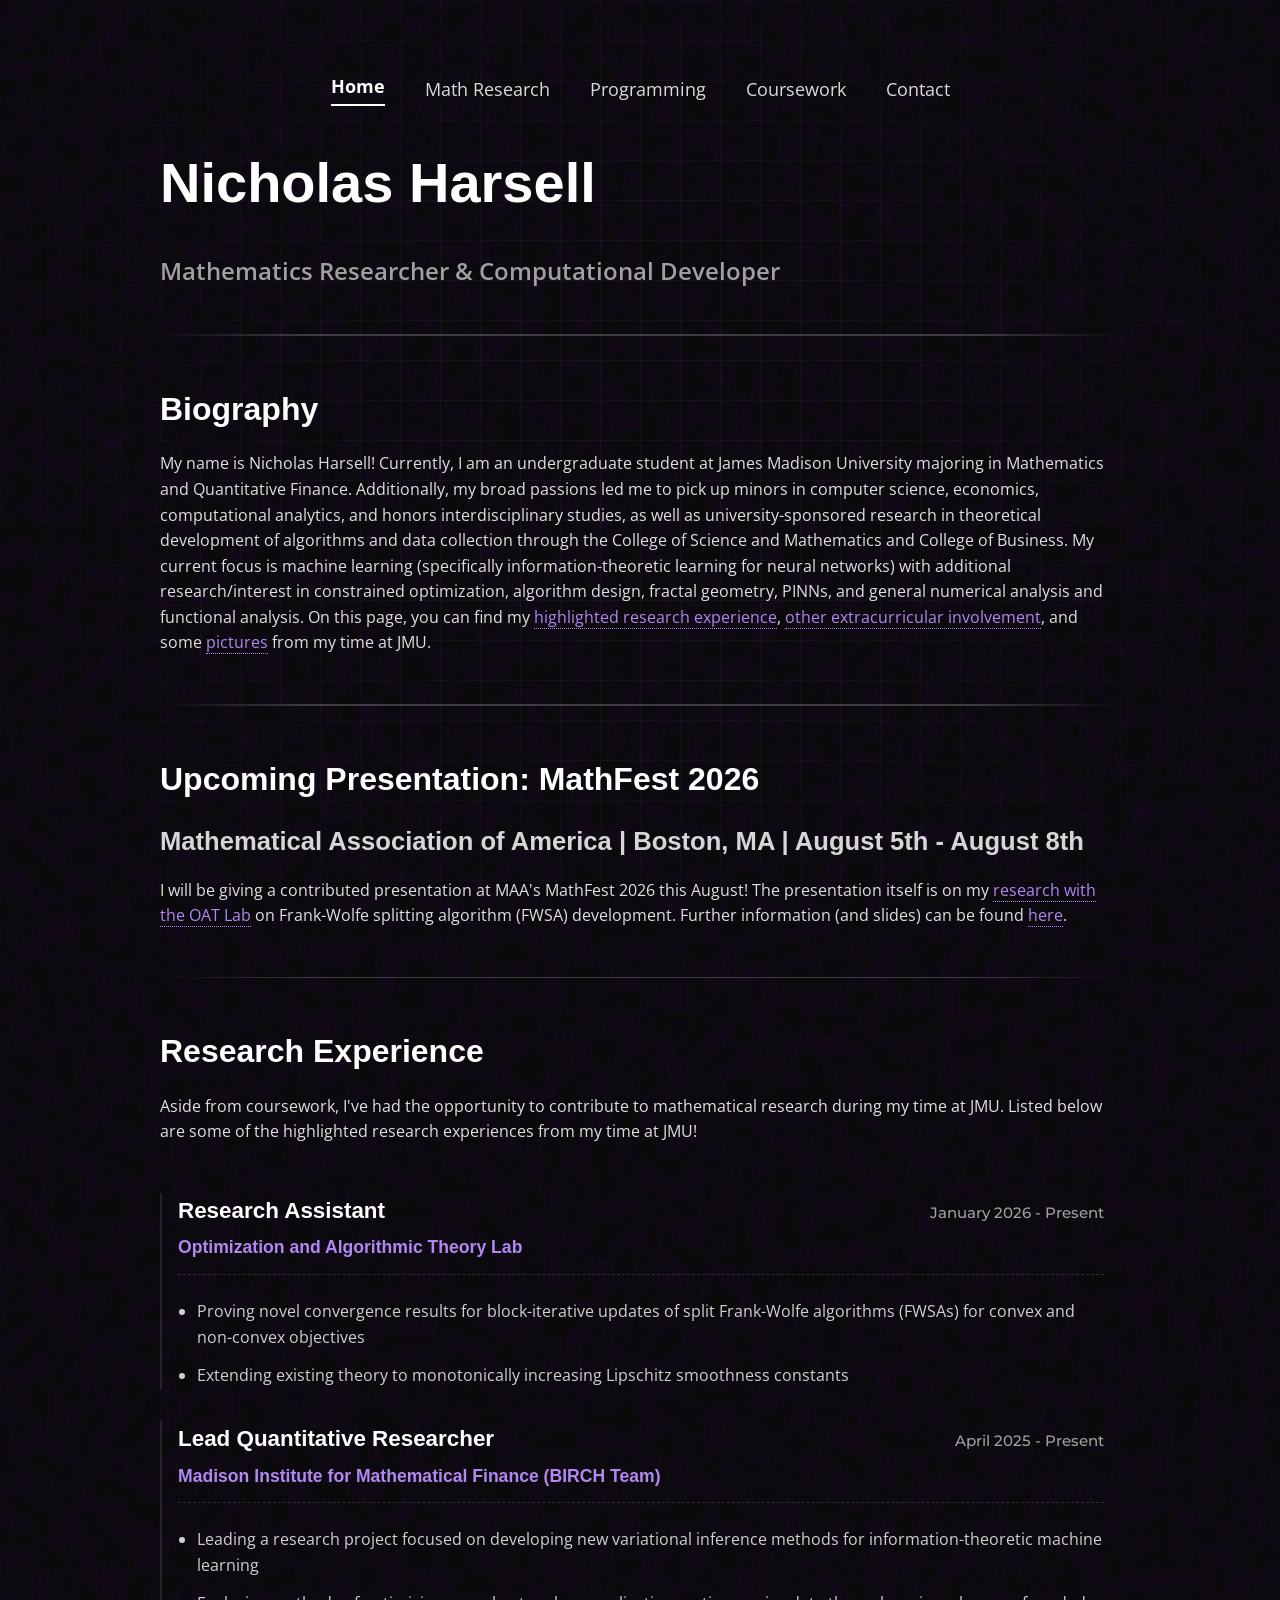
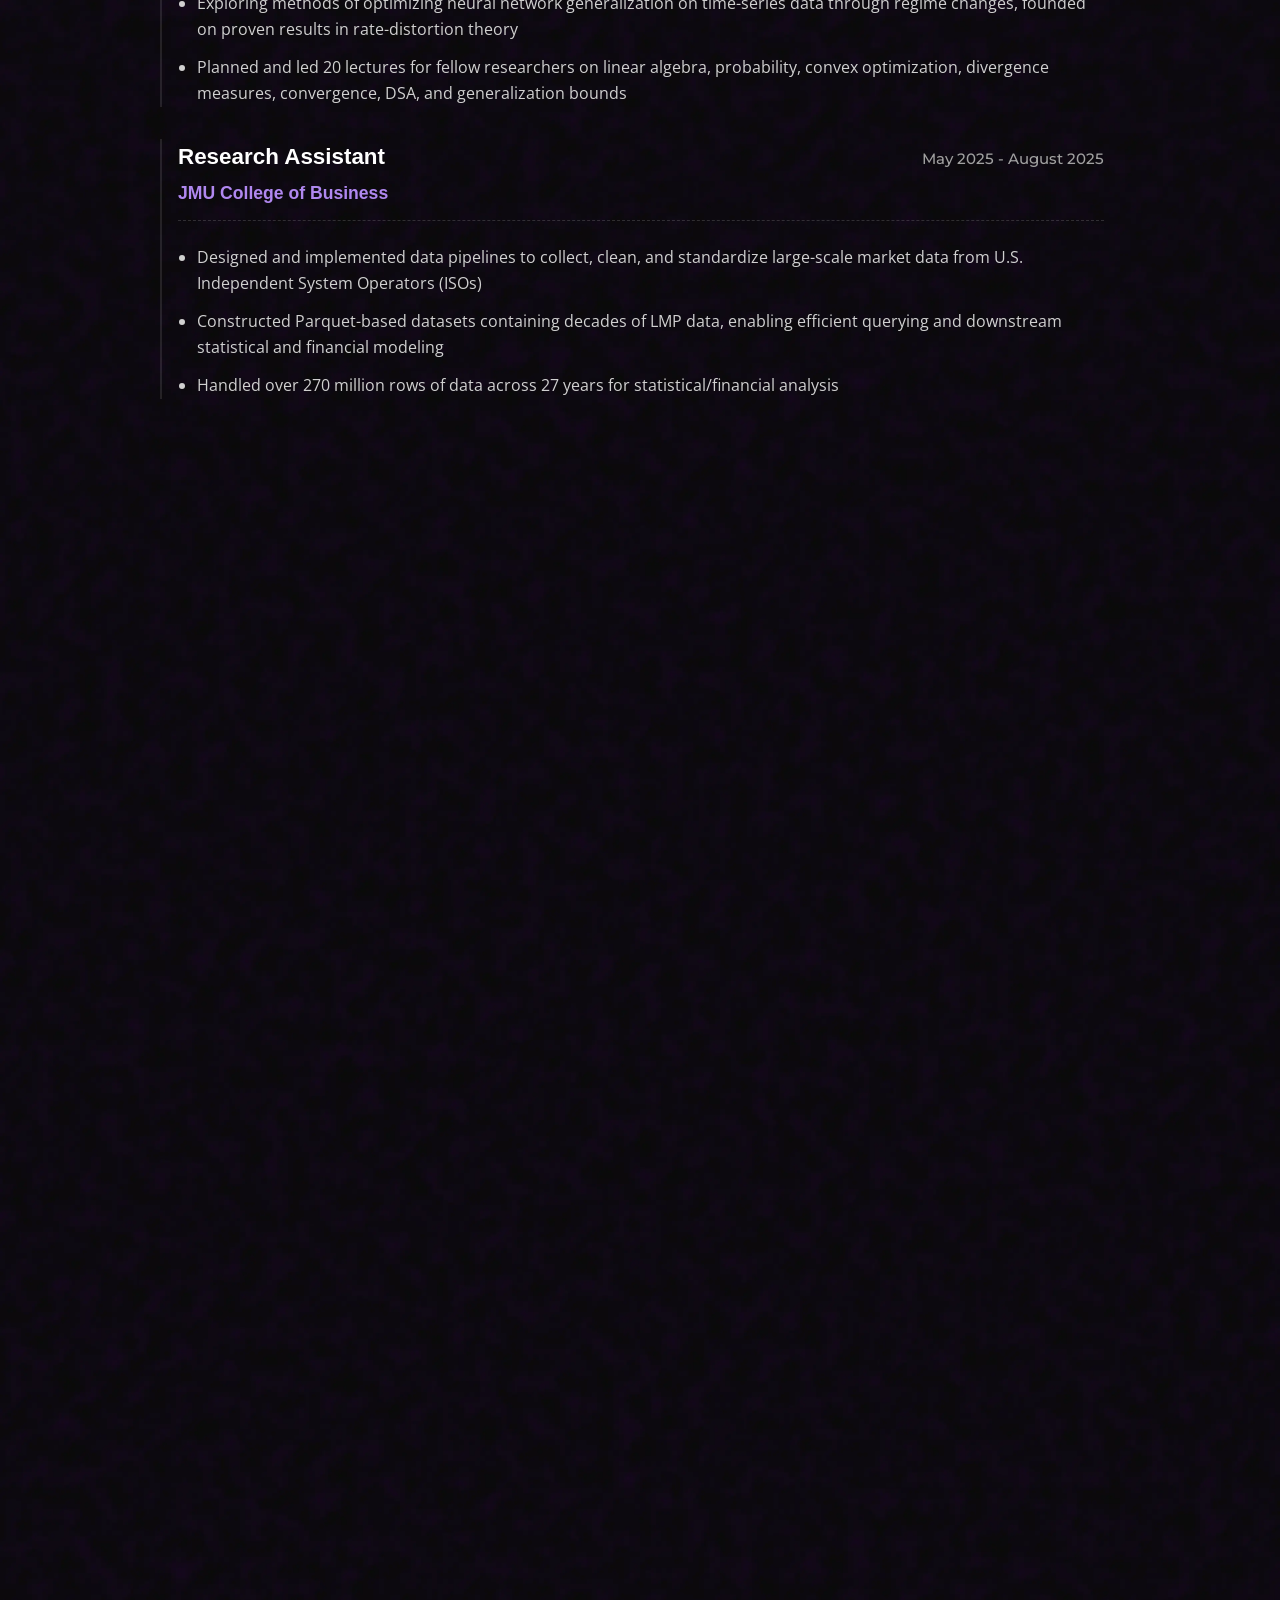
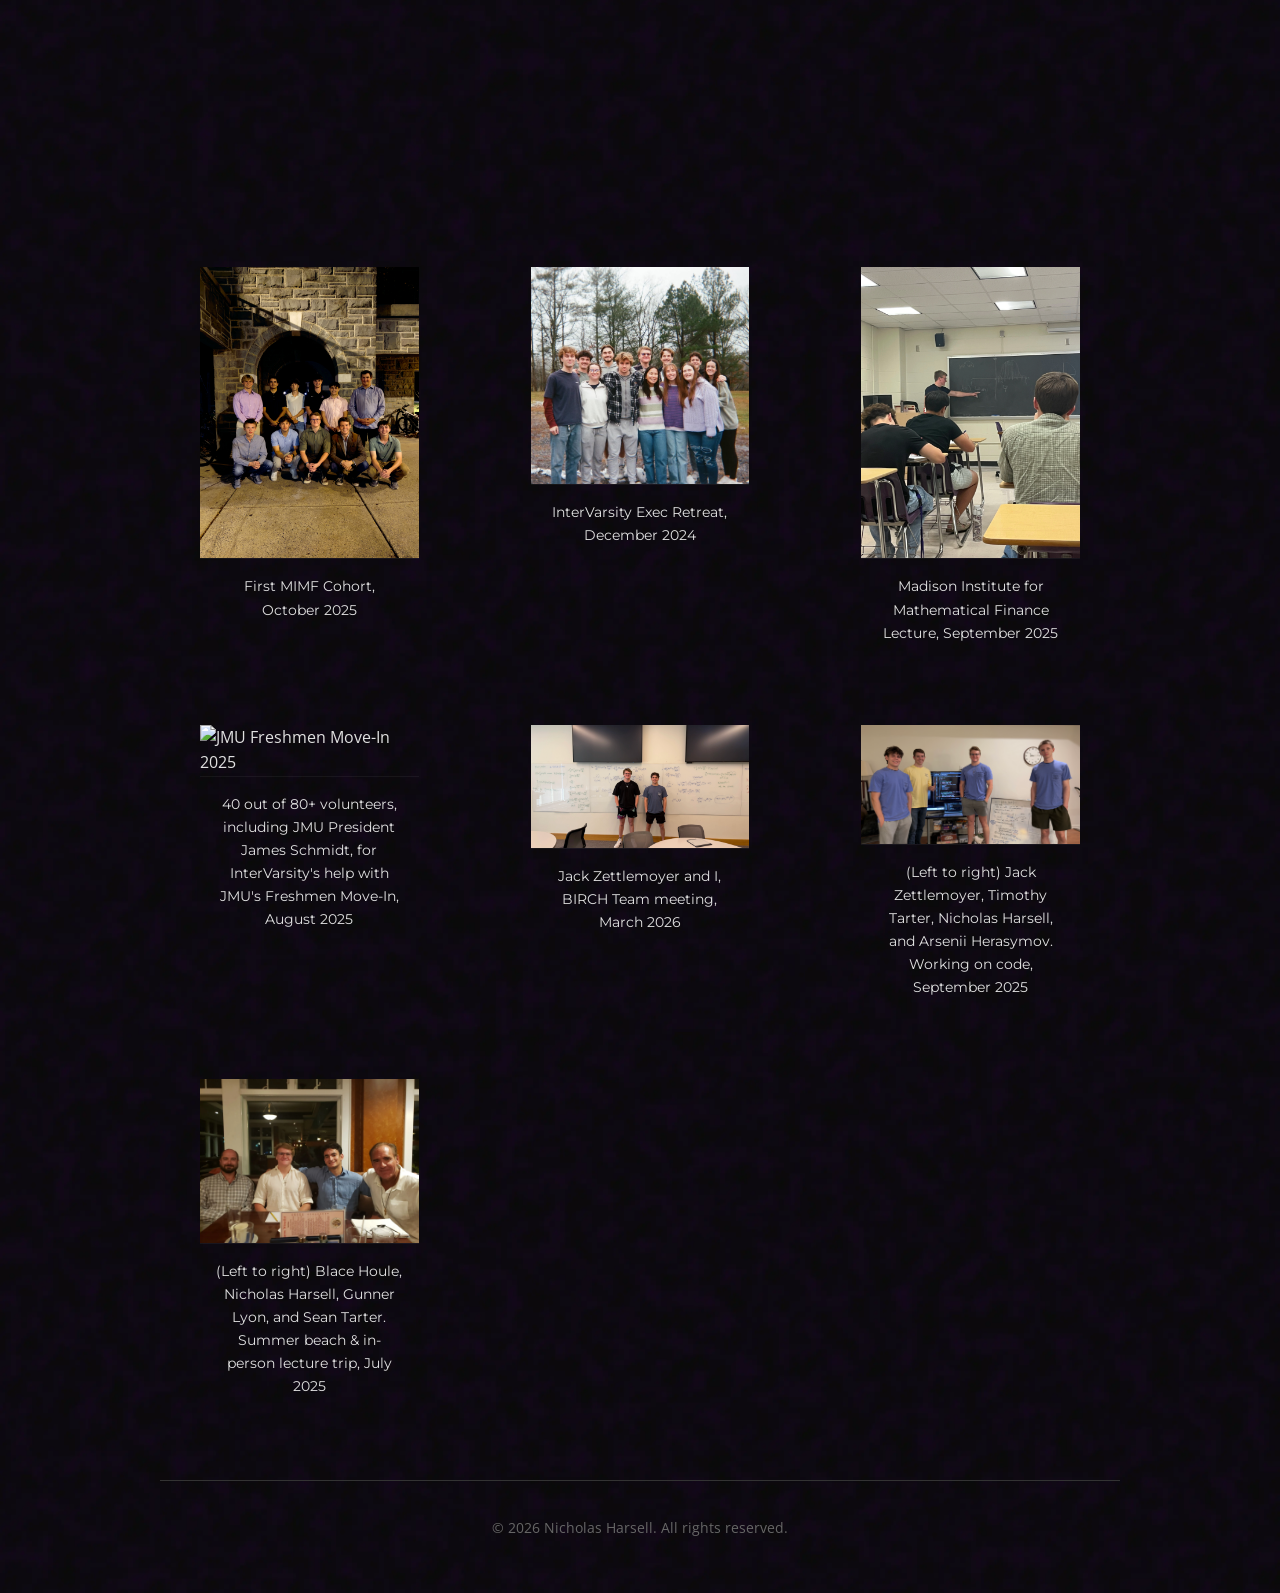
==== commit b67456b9: "mathfest updates" ====
--- a/index.html
+++ b/index.html
@@ -49,7 +49,7 @@
                 <section id="special" class="scroll-reveal">
                     <h2>Upcoming Presentation: MathFest 2026</h2>
                     <h6>Mathematical Association of America | Boston, MA | August 5th - August 8th</h6>
-                    <p>I will be giving a contributed presentation at MAA's MathFest 2026 this August! The abstract of this paper will be available online soon. The presentation itself is on my <a href="#" class="deep-link" data-target-page="page-home" data-target-id="exp-oat-lab">research with the OAT Lab</a> on Frank-Wolfe splitting algorithm (FWSA) development.</p>
+                    <p>I will be giving a contributed presentation at MAA's MathFest 2026 this August! The presentation itself is on my <a href="#" class="deep-link" data-target-page="page-home" data-target-id="exp-oat-lab">research with the OAT Lab</a> on Frank-Wolfe splitting algorithm (FWSA) development. Further information (and slides) can be found <a href="#" class="deep-link" data-target-page="page-math" data-target-id="mathfest">here</a>.</p>
                 </section>
                 
                 <hr class="fade-in-text delay-3">
@@ -228,8 +228,32 @@
                 </section>
 
                 <hr class="scroll-reveal">
+                
+                <section id="special" class="scroll-reveal">
+                    <h2>Talks & Presentations</h2>
+
+                    <article id="mathfest" class="project-card presentation-card">
+                        <div class="project-media">
+                            <a href="docs/mathfest_sbcfw_slides.pdf" target="_blank">
+                                <img src="images/sbcfw_slide_1.webp" alt="Slide 1 of MathFest Slides on SBCFW" loading="lazy">
+                            </a>
+                        </div>
+                        <div class="project-info">
+                            <header>
+                                <h3>Mathematical Association of America - MathFest</h3>
+                                <h5>August 6th, 2026</h5>
+                            </header>
+                            <div class="project-content">
+                                <p>This talk is on my work in developing a block-coordinate Frank-Wolfe splitting algorithm (FWSA), lowering the LMO-per-iteration requirement from \( m \) down to \( 1 \) per iteration for \( m \) constraint sets. The linked slides were created for a broader STEM audience, and therefore stray from the finer details and proofs.</p>
+                            </div>
+                        </div>
+                    </article>
+                </section>
+
+                <hr class="scroll-reveal">
 
                 <section class="scroll-reveal">
+                    <h2>Active Research</h2>
                     
                     <article class="project-card">
                         <div class="project-info">
--- a/style.min.css
+++ b/style.min.css
@@ -1 +1 @@
-body{font-family:'Open Sans',sans-serif;color:#e0e0e0;line-height:1.6;background-color:#121212;margin:0;padding:0;background-image:url(images/perlin_6_purple.webp);background-size:100% auto;background-position-x:center;background-position-y:0;will-change:background-position}body::before{content:'';position:fixed;top:0;left:0;width:100vw;height:100vh;background-image:repeating-linear-gradient(rgb(255 255 255 / .04) 0 1px,transparent 1px 40px),repeating-linear-gradient(90deg,rgb(255 255 255 / .04) 0 1px,transparent 1px 40px);mask-image:radial-gradient(circle at center,black 30%,transparent 100%);-webkit-mask-image:radial-gradient(circle at center,black 30%,transparent 100%);z-index:0;pointer-events:none}.container{max-width:60rem;margin:0 auto;padding:40px 20px}.top-nav{display:flex;justify-content:center;align-items:center;gap:2.5rem;padding:2rem 0;margin-bottom:0rem}.nav-tab{color:rgb(255 255 255 / .85);text-decoration:none;font-size:1.1rem;transition:transform 0.2s ease,text-shadow 0.2s ease,color 0.2s ease}.nav-tab:hover{color:#fff;transform:scale(1.05);text-shadow:0 0 10px rgb(255 255 255 / .6)}.nav-tab.active{color:#fff;font-weight:700;border-bottom:2px solid #fff;padding-bottom:4px}.page-section{display:none;opacity:0;transition:opacity 0.4s ease}.page-section.active-page{display:block;opacity:1}.page-section.fading-out{opacity:0}h1,h2,h3,h4,h5,h6{font-family:'Monsterrat',sans-serif}h1{color:#fff;font-size:3.5rem;margin-top:0;margin-bottom:1rem}h2{color:#fff;font-size:2rem;margin-top:1.5em;margin-bottom:.5em}h3{color:#fff;font-size:1.5rem;margin-top:1.5em;margin-bottom:.5em}h4{color:#fff;font-size:1.2rem;margin-top:1.5em;margin-bottom:.5em}h5{color:#d6d6d6;font-size:1em;margin-top:.1em;margin-bottom:.1em}h6{color:#d6d6d6;font-size:1.6em;margin-top:.3em;margin-bottom:.4em}header{margin-bottom:40px;border-bottom:2px solid;border-image:linear-gradient(90deg,transparent 0%,rgb(255 255 255 / .2) 15%,rgb(255 255 255 / .2) 85%,transparent 100%) 1;padding-bottom:20px}hr{border:none!important;height:1.5px!important;background:linear-gradient(90deg,transparent 0%,rgb(255 255 255 / .2) 15%,rgb(255 255 255 / .2) 85%,transparent 100%)!important;margin:3rem 0}.subtitle{font-size:1.5rem;color:#a0a0a0;font-weight:600}::-webkit-scrollbar{width:thin}::-webkit-scrollbar-track{box-shadow:inset 0 0 5px #6b6b6b;border-radius:10px}::-webkit-scrollbar-thumb{background:#121212;border-radius:10px}::-webkit-scrollbar-thumb:hover{background:#6b6b6b}.project-card{display:flex;flex-direction:column;gap:1.5rem;background-color:rgb(18 18 18 / .75);color:#fff;border:1px solid rgb(146 103 177 / .767);padding:20px;margin-bottom:20px;border-radius:8px;box-shadow:0 4px 12px rgb(107 33 168 / .4);transition:transform 0.2s ease,box-shadow 0.2s ease}.project-card h3,.course-item h4{margin-top:0;margin-bottom:1rem;gap:0;color:#fff}.project-card h5{margin-bottom:0rem}.project-card:hover{transform:translateY(-3px);box-shadow:0 6px 18px rgb(139 92 246 / .5)}.project-card:has(.project-media){flex-direction:row;align-items:stretch;padding:1.5rem}.project-media{min-width:0;flex:0 0 35%;border-radius:6px;overflow:hidden;position:relative}.project-media img{object-fit:contain;width:100%;height:100%;transition:transform 0.4s ease}.project-media a{display:block;width:100%;height:100%}.project-card:hover .project-media img{transform:scale(1.03)}.project-info{min-width:0;flex:1;display:flex;flex-direction:column;justify-content:center;gap:0rem}.project-content{margin-top:-2.5rem}.project-content p{color:#d0d0d0;line-height:1.6;margin-bottom:.5rem;margin-top:1.5rem}.project-links{display:flex;gap:1.5rem;flex-wrap:wrap;margin-top:.5rem}.btn-link{color:#fff;text-decoration:none;font-weight:600;font-size:.95rem;font-family:'Montserrat',sans-serif;border-bottom:2px solid #fff0;padding-bottom:2px;transition:color 0.2s ease,border-color 0.2s ease}.btn-link:hover,.btn-link:focus{color:#b088f0;border-bottom-color:#b088f0}.btn-link i{margin-left:.4rem}.course-grid-4x{display:grid;grid-template-columns:repeat(4,minmax(0,1fr));grid-auto-rows:1fr;column-gap:2rem;row-gap:1rem;max-width:65rem;margin:0 auto}.course-tile{display:flex;flex-direction:column;justify-content:center;align-items:center;position:relative;background-color:rgb(18 18 18);border:1px solid rgb(255 255 255 / .1);border-radius:8px;padding:2rem 1rem;text-align:center;cursor:pointer;z-index:1;transition:transform 0.2s ease,box-shadow 0.2s ease,z-index 0s}.course-name{font-size:1.2rem;font-weight:700;color:#fff;margin:0;overflow-wrap:break-word;word-wrap:break-word;transition:transform 0.3s ease}.course-tile:hover .course-name,.course-tile:focus .course-name,.course-tile.touch-open .course-name{transform:scale(1.1)}.course-tile:hover,.course-tile:focus,.course-tile.touch-open{z-index:10;transform:scale(1.05) translateY(-5px);box-shadow:0 10px 20px rgb(0 0 0 / .5);border-radius:8px 8px 0 0;border-bottom-color:#fff0}.course-topics{position:absolute;top:100%;left:-1px;right:-.5px;box-sizing:border-box;background-color:rgb(18 18 18);border:1px solid rgb(255 255 255 / .1);border-top:none;border-radius:0 0 8px 8px;box-shadow:0 10px 20px rgb(0 0 0 / .5);max-height:0;opacity:0;overflow:hidden;padding:0 1rem;color:#fff;transition:max-height 0.4s ease,opacity 0.2s ease,padding 0.4s ease}.course-topics p{color:#e0e0e0;font-size:.9rem;margin:0;line-height:1.4}.course-tile:hover .course-topics,.course-tile:focus .course-topics,.course-tile.touch-open .course-topics{max-height:500px;opacity:1;padding:1rem;transition:max-height 0.4s ease,opacity 0.4s ease,padding 0.4s ease}body::after{content:'';position:fixed;top:0;left:0;width:100vw;height:100vh;background-color:#fff0;pointer-events:none;z-index:5;transition:background-color 0.5s ease}body:has(.course-tile:hover)::after,body:has(.course-tile:focus)::after,body:has(.course-tile.touch-open)::after{background-color:rgb(0 0 0 / .25);z-index:7}@media (max-width:900px){.course-grid-4x{grid-template-columns:repeat(2,1fr)}}@media (max-width:480px){.course-grid-4x{grid-template-columns:1fr}}.card-link{text-decoration:none;color:inherit;display:block}.resume-container{display:flex;flex-direction:column;gap:2rem;max-width:60rem;margin:3rem auto 0 auto}.resume-item{padding:0 1rem;border-left:2px solid rgb(255 255 255 / .1);transition:transform 0.3s ease,border-color 0.3s ease}.resume-item:hover,.resume-item:focus{transform:translateX(10px);border-left:2px solid rgb(138 43 226 / .8)}.resume-header{display:flex;justify-content:space-between;align-items:baseline;border-bottom:1px dashed rgb(255 255 255 / .15);padding-bottom:.8rem;margin-bottom:1.5rem}.resume-left h3{margin:0;color:#fff;font-size:1.4rem}.resume-organization{margin:.3rem 0 0 0;color:#b088f0;font-size:1.1rem;font-weight:600}.resume-date{color:#a0a0a0;font-family:'Montserrat',sans-serif;font-size:.95rem;font-weight:500}.resume-bullets{margin:0;padding-left:1.2rem;color:#d0d0d0}.resume-bullets li{margin-bottom:.8rem;line-height:1.6}.resume-bullets li:last-child{margin-bottom:0}@media (max-width:768px){.resume-header{flex-direction:column;align-items:flex-start;gap:.5rem}}.deep-link{color:#b088f0;text-decoration:none;border-bottom:1px dotted #b088f0;transition:color 0.2s ease,border-color 0.2s ease}.deep-link:hover{color:#c7b3e8;border-bottom:1px solid #c7b3e8}@keyframes target-pulse{0%{background-color:#fff0}15%{background-color:rgb(138 43 226 / .25);border-left-color:rgb(138 43 226)}100%{background-color:#fff0}}.target-highlight{animation:target-pulse 2s ease-out}.contact-icons{display:flex;justify-content:center;align-items:center;gap:3rem;margin:3rem auto 0 auto;position:relative}.contact-icon{color:rgb(255 255 255 / .85);text-decoration:none;font-size:2.5rem;cursor:pointer;text-shadow:0 0 2px rgb(255 255 255 / .1);transition:transform 0.2s ease,text-shadow 0.2s ease,color 0.2s ease}.contact-icon:hover{color:#fff;transform:scale(1.15);text-shadow:0 0 10px rgb(255 255 255 / .4)}.copy-message{visibility:hidden;opacity:0;position:absolute;top:-45px;left:50%;transform:translateX(-50%);background-color:rgb(18 18 18 / .9);color:#fff;padding:.5rem 1rem;border-radius:4px;font-size:.9rem;font-family:'Open Sans',sans-serif;white-space:nowrap;z-index:10;transition:opacity 0.3s ease,visibility 0.3s ease}.copy-message.show{visibility:visible;opacity:1}.photo-gallery{display:grid;grid-template-columns:repeat(auto-fit,minmax(280px,1fr));gap:2rem;max-width:65rem;margin:3rem auto}.gallery-item img{width:100%;display:block;transition:transform 0.3s ease}.gallery-item:hover img{transform:scale(1.05)}.gallery-item figcaption{padding:1rem;text-align:center;color:#e0e0e0;font-size:.9rem;font-family:'Montserrat',sans-serif;border-top:1px solid rgb(255 255 255 / .05)}.research-label{font-size:1rem;text-align:center;color:#a0a0a0;letter-spacing:.06em;text-transform:uppercase;margin-top:.2rem;margin-bottom:.8rem}.tags{display:flex;flex-wrap:wrap;gap:8px;justify-content:center}.tag{font-size:13px;color:#eeedfe;background:rgb(107 33 168 / .4);border-radius:999px;padding:5px 14px;transition:transform 0.2s ease,text-shadow 0.2s ease,color 0.2s ease}.tag:hover{transform:scale(1.05);text-shadow:0 0 10px rgb(255 255 255 / .4)}footer{margin-top:50px;text-align:center;font-size:.9rem;color:#666;border-top:1px solid #333;padding-top:20px}@keyframes fadeIn{from{opacity:0;transform:translateY(-20px)}to{opacity:1;transform:translateY(0)}}.fade-in-text{opacity:0;animation:fadeIn 1.5s ease-out forwards}.delay-1{animation-delay:0.2s}.delay-2{animation-delay:0.6s}.delay-3{animation-delay:1.0s}.scroll-reveal{opacity:0;transform:translateY(40px);transition:opacity 0.8s ease-out,transform 0.8s ease-out}.scroll-reveal.is-visible{opacity:1;transform:none}@media (max-width:768px){h1{font-size:2.2rem}h2{font-size:1.6rem}h3{font-size:1.3rem}h6{font-size:1.3rem}.top-nav{flex-wrap:wrap;gap:1rem 1.5rem;padding:1.5rem 1rem}.nav-tab{font-size:.95rem;text-align:center;line-height:1.2;flex:0 1 28%}.contact-icons{gap:2rem;margin-top:2rem}.container{padding:0 1.5rem}.project-card:has(.project-media){flex-direction:column;padding:1.5rem}.project-card{flex-direction:column;padding:1.5rem;gap:1.5rem}.project-media{height:200px}}+body{font-family:'Open Sans',sans-serif;color:#e0e0e0;line-height:1.6;background-color:#121212;margin:0;padding:0;background-image:url(images/perlin_6_purple.webp);background-size:100% auto;background-position-x:center;background-position-y:0;will-change:background-position}body::before{content:'';position:fixed;top:0;left:0;width:100vw;height:100vh;background-image:repeating-linear-gradient(rgb(255 255 255 / .04) 0 1px,transparent 1px 40px),repeating-linear-gradient(90deg,rgb(255 255 255 / .04) 0 1px,transparent 1px 40px);mask-image:radial-gradient(circle at center,black 30%,transparent 100%);-webkit-mask-image:radial-gradient(circle at center,black 30%,transparent 100%);z-index:0;pointer-events:none}.container{max-width:60rem;margin:0 auto;padding:40px 20px}.top-nav{display:flex;justify-content:center;align-items:center;gap:2.5rem;padding:2rem 0;margin-bottom:0rem}.nav-tab{color:rgb(255 255 255 / .85);text-decoration:none;font-size:1.1rem;transition:transform 0.2s ease,text-shadow 0.2s ease,color 0.2s ease}.nav-tab:hover{color:#fff;transform:scale(1.05);text-shadow:0 0 10px rgb(255 255 255 / .6)}.nav-tab.active{color:#fff;font-weight:700;border-bottom:2px solid #fff;padding-bottom:4px}.page-section{display:none;opacity:0;transition:opacity 0.4s ease}.page-section.active-page{display:block;opacity:1}.page-section.fading-out{opacity:0}h1,h2,h3,h4,h5,h6{font-family:'Monsterrat',sans-serif}h1{color:#fff;font-size:3.5rem;margin-top:0;margin-bottom:1rem}h2{color:#fff;font-size:2rem;margin-top:1.5em;margin-bottom:.5em}h3{color:#fff;font-size:1.5rem;margin-top:1.5em;margin-bottom:.5em}h4{color:#fff;font-size:1.2rem;margin-top:1.5em;margin-bottom:.5em}h5{color:#d6d6d6;font-size:1em;margin-top:.1em;margin-bottom:.1em}h6{color:#d6d6d6;font-size:1.6em;margin-top:.3em;margin-bottom:.4em}header{margin-bottom:40px;border-bottom:2px solid;border-image:linear-gradient(90deg,transparent 0%,rgb(255 255 255 / .2) 15%,rgb(255 255 255 / .2) 85%,transparent 100%) 1;padding-bottom:20px}hr{border:none!important;height:1.5px!important;background:linear-gradient(90deg,transparent 0%,rgb(255 255 255 / .2) 15%,rgb(255 255 255 / .2) 85%,transparent 100%)!important;margin:3rem 0}.subtitle{font-size:1.5rem;color:#a0a0a0;font-weight:600}::-webkit-scrollbar{width:thin}::-webkit-scrollbar-track{box-shadow:inset 0 0 5px #6b6b6b;border-radius:10px}::-webkit-scrollbar-thumb{background:#121212;border-radius:10px}::-webkit-scrollbar-thumb:hover{background:#6b6b6b}.project-card{display:flex;flex-direction:column;gap:1.5rem;background-color:rgb(18 18 18 / .75);color:#fff;border:1px solid rgb(146 103 177 / .767);padding:20px;margin-bottom:20px;border-radius:8px;box-shadow:0 4px 12px rgb(107 33 168 / .4);transition:transform 0.2s ease,box-shadow 0.2s ease}.project-card h3,.course-item h4{margin-top:0;margin-bottom:1rem;gap:0;color:#fff}.project-card h5{margin-bottom:0rem}.project-card:hover{transform:translateY(-3px);box-shadow:0 6px 18px rgb(139 92 246 / .5)}.project-card:has(.project-media){flex-direction:row;align-items:stretch;padding:1.5rem}.project-media{min-width:0;flex:0 0 35%;border-radius:6px;overflow:hidden;position:relative}.project-media img{object-fit:contain;width:100%;height:100%;transition:transform 0.4s ease}.project-media a{display:block;width:100%;height:100%}.project-card:hover .project-media img{transform:scale(1.03)}.project-info{min-width:0;flex:1;display:flex;flex-direction:column;justify-content:center;gap:0rem}.project-content{margin-top:-2.5rem}.project-content p{color:#d0d0d0;line-height:1.6;margin-bottom:.5rem;margin-top:1.5rem}.project-links{display:flex;gap:1.5rem;flex-wrap:wrap;margin-top:.5rem}.presentation-card{border-color:rgb(255 215 0 / .767);box-shadow:0 4px 12px rgb(181 148 16 / .4)}.presentation-card:hover{box-shadow:0 6px 18px rgb(181 148 16 / .5)}.btn-link{color:#fff;text-decoration:none;font-weight:600;font-size:.95rem;font-family:'Montserrat',sans-serif;border-bottom:2px solid #fff0;padding-bottom:2px;transition:color 0.2s ease,border-color 0.2s ease}.btn-link:hover,.btn-link:focus{color:#b088f0;border-bottom-color:#b088f0}.btn-link i{margin-left:.4rem}.course-grid-4x{display:grid;grid-template-columns:repeat(4,minmax(0,1fr));grid-auto-rows:1fr;column-gap:2rem;row-gap:1rem;max-width:65rem;margin:0 auto}.course-tile{display:flex;flex-direction:column;justify-content:center;align-items:center;position:relative;background-color:rgb(18 18 18);border:1px solid rgb(255 255 255 / .1);border-radius:8px;padding:2rem 1rem;text-align:center;cursor:pointer;z-index:1;transition:transform 0.2s ease,box-shadow 0.2s ease,z-index 0s}.course-name{font-size:1.2rem;font-weight:700;color:#fff;margin:0;overflow-wrap:break-word;word-wrap:break-word;transition:transform 0.3s ease}.course-tile:hover .course-name,.course-tile:focus .course-name,.course-tile.touch-open .course-name{transform:scale(1.1)}.course-tile:hover,.course-tile:focus,.course-tile.touch-open{z-index:10;transform:scale(1.05) translateY(-5px);box-shadow:0 10px 20px rgb(0 0 0 / .5);border-radius:8px 8px 0 0;border-bottom-color:#fff0}.course-topics{position:absolute;top:100%;left:-1px;right:-.5px;box-sizing:border-box;background-color:rgb(18 18 18);border:1px solid rgb(255 255 255 / .1);border-top:none;border-radius:0 0 8px 8px;box-shadow:0 10px 20px rgb(0 0 0 / .5);max-height:0;opacity:0;overflow:hidden;padding:0 1rem;color:#fff;transition:max-height 0.4s ease,opacity 0.2s ease,padding 0.4s ease}.course-topics p{color:#e0e0e0;font-size:.9rem;margin:0;line-height:1.4}.course-tile:hover .course-topics,.course-tile:focus .course-topics,.course-tile.touch-open .course-topics{max-height:500px;opacity:1;padding:1rem;transition:max-height 0.4s ease,opacity 0.4s ease,padding 0.4s ease}body::after{content:'';position:fixed;top:0;left:0;width:100vw;height:100vh;background-color:#fff0;pointer-events:none;z-index:5;transition:background-color 0.5s ease}body:has(.course-tile:hover)::after,body:has(.course-tile:focus)::after,body:has(.course-tile.touch-open)::after{background-color:rgb(0 0 0 / .25);z-index:7}@media (max-width:900px){.course-grid-4x{grid-template-columns:repeat(2,1fr)}}@media (max-width:480px){.course-grid-4x{grid-template-columns:1fr}}.card-link{text-decoration:none;color:inherit;display:block}.resume-container{display:flex;flex-direction:column;gap:2rem;max-width:60rem;margin:3rem auto 0 auto}.resume-item{padding:0 1rem;border-left:2px solid rgb(255 255 255 / .1);transition:transform 0.3s ease,border-color 0.3s ease}.resume-item:hover,.resume-item:focus{transform:translateX(10px);border-left:2px solid rgb(138 43 226 / .8)}.resume-header{display:flex;justify-content:space-between;align-items:baseline;border-bottom:1px dashed rgb(255 255 255 / .15);padding-bottom:.8rem;margin-bottom:1.5rem}.resume-left h3{margin:0;color:#fff;font-size:1.4rem}.resume-organization{margin:.3rem 0 0 0;color:#b088f0;font-size:1.1rem;font-weight:600}.resume-date{color:#a0a0a0;font-family:'Montserrat',sans-serif;font-size:.95rem;font-weight:500}.resume-bullets{margin:0;padding-left:1.2rem;color:#d0d0d0}.resume-bullets li{margin-bottom:.8rem;line-height:1.6}.resume-bullets li:last-child{margin-bottom:0}@media (max-width:768px){.resume-header{flex-direction:column;align-items:flex-start;gap:.5rem}}.deep-link{color:#b088f0;text-decoration:none;border-bottom:1px dotted #b088f0;transition:color 0.2s ease,border-color 0.2s ease}.deep-link:hover{color:#c7b3e8;border-bottom:1px solid #c7b3e8}@keyframes target-pulse{0%{background-color:#fff0}15%{background-color:rgb(138 43 226 / .25);border-left-color:rgb(138 43 226)}100%{background-color:#fff0}}.target-highlight{animation:target-pulse 2s ease-out}.contact-icons{display:flex;justify-content:center;align-items:center;gap:3rem;margin:3rem auto 0 auto;position:relative}.contact-icon{color:rgb(255 255 255 / .85);text-decoration:none;font-size:2.5rem;cursor:pointer;text-shadow:0 0 2px rgb(255 255 255 / .1);transition:transform 0.2s ease,text-shadow 0.2s ease,color 0.2s ease}.contact-icon:hover{color:#fff;transform:scale(1.15);text-shadow:0 0 10px rgb(255 255 255 / .4)}.copy-message{visibility:hidden;opacity:0;position:absolute;top:-45px;left:50%;transform:translateX(-50%);background-color:rgb(18 18 18 / .9);color:#fff;padding:.5rem 1rem;border-radius:4px;font-size:.9rem;font-family:'Open Sans',sans-serif;white-space:nowrap;z-index:10;transition:opacity 0.3s ease,visibility 0.3s ease}.copy-message.show{visibility:visible;opacity:1}.photo-gallery{display:grid;grid-template-columns:repeat(auto-fit,minmax(280px,1fr));gap:2rem;max-width:65rem;margin:3rem auto}.gallery-item img{width:100%;display:block;transition:transform 0.3s ease}.gallery-item:hover img{transform:scale(1.05)}.gallery-item figcaption{padding:1rem;text-align:center;color:#e0e0e0;font-size:.9rem;font-family:'Montserrat',sans-serif;border-top:1px solid rgb(255 255 255 / .05)}.research-label{font-size:1rem;text-align:center;color:#a0a0a0;letter-spacing:.06em;text-transform:uppercase;margin-top:.2rem;margin-bottom:.8rem}.tags{display:flex;flex-wrap:wrap;gap:8px;justify-content:center}.tag{font-size:13px;color:#eeedfe;background:rgb(107 33 168 / .4);border-radius:999px;padding:5px 14px;transition:transform 0.2s ease,text-shadow 0.2s ease,color 0.2s ease}.tag:hover{transform:scale(1.05);text-shadow:0 0 10px rgb(255 255 255 / .4)}footer{margin-top:50px;text-align:center;font-size:.9rem;color:#666;border-top:1px solid #333;padding-top:20px}@keyframes fadeIn{from{opacity:0;transform:translateY(-20px)}to{opacity:1;transform:translateY(0)}}.fade-in-text{opacity:0;animation:fadeIn 1.5s ease-out forwards}.delay-1{animation-delay:0.2s}.delay-2{animation-delay:0.6s}.delay-3{animation-delay:1.0s}.scroll-reveal{opacity:0;transform:translateY(40px);transition:opacity 0.8s ease-out,transform 0.8s ease-out}.scroll-reveal.is-visible{opacity:1;transform:none}@media (max-width:768px){h1{font-size:2.2rem}h2{font-size:1.6rem}h3{font-size:1.3rem}h6{font-size:1.3rem}.top-nav{flex-wrap:wrap;gap:1rem 1.5rem;padding:1.5rem 1rem}.nav-tab{font-size:.95rem;text-align:center;line-height:1.2;flex:0 1 28%}.contact-icons{gap:2rem;margin-top:2rem}.container{padding:0 1.5rem}.project-card:has(.project-media){flex-direction:column;padding:1.5rem}.project-card{flex-direction:column;padding:1.5rem;gap:1.5rem}.project-media{height:200px}}
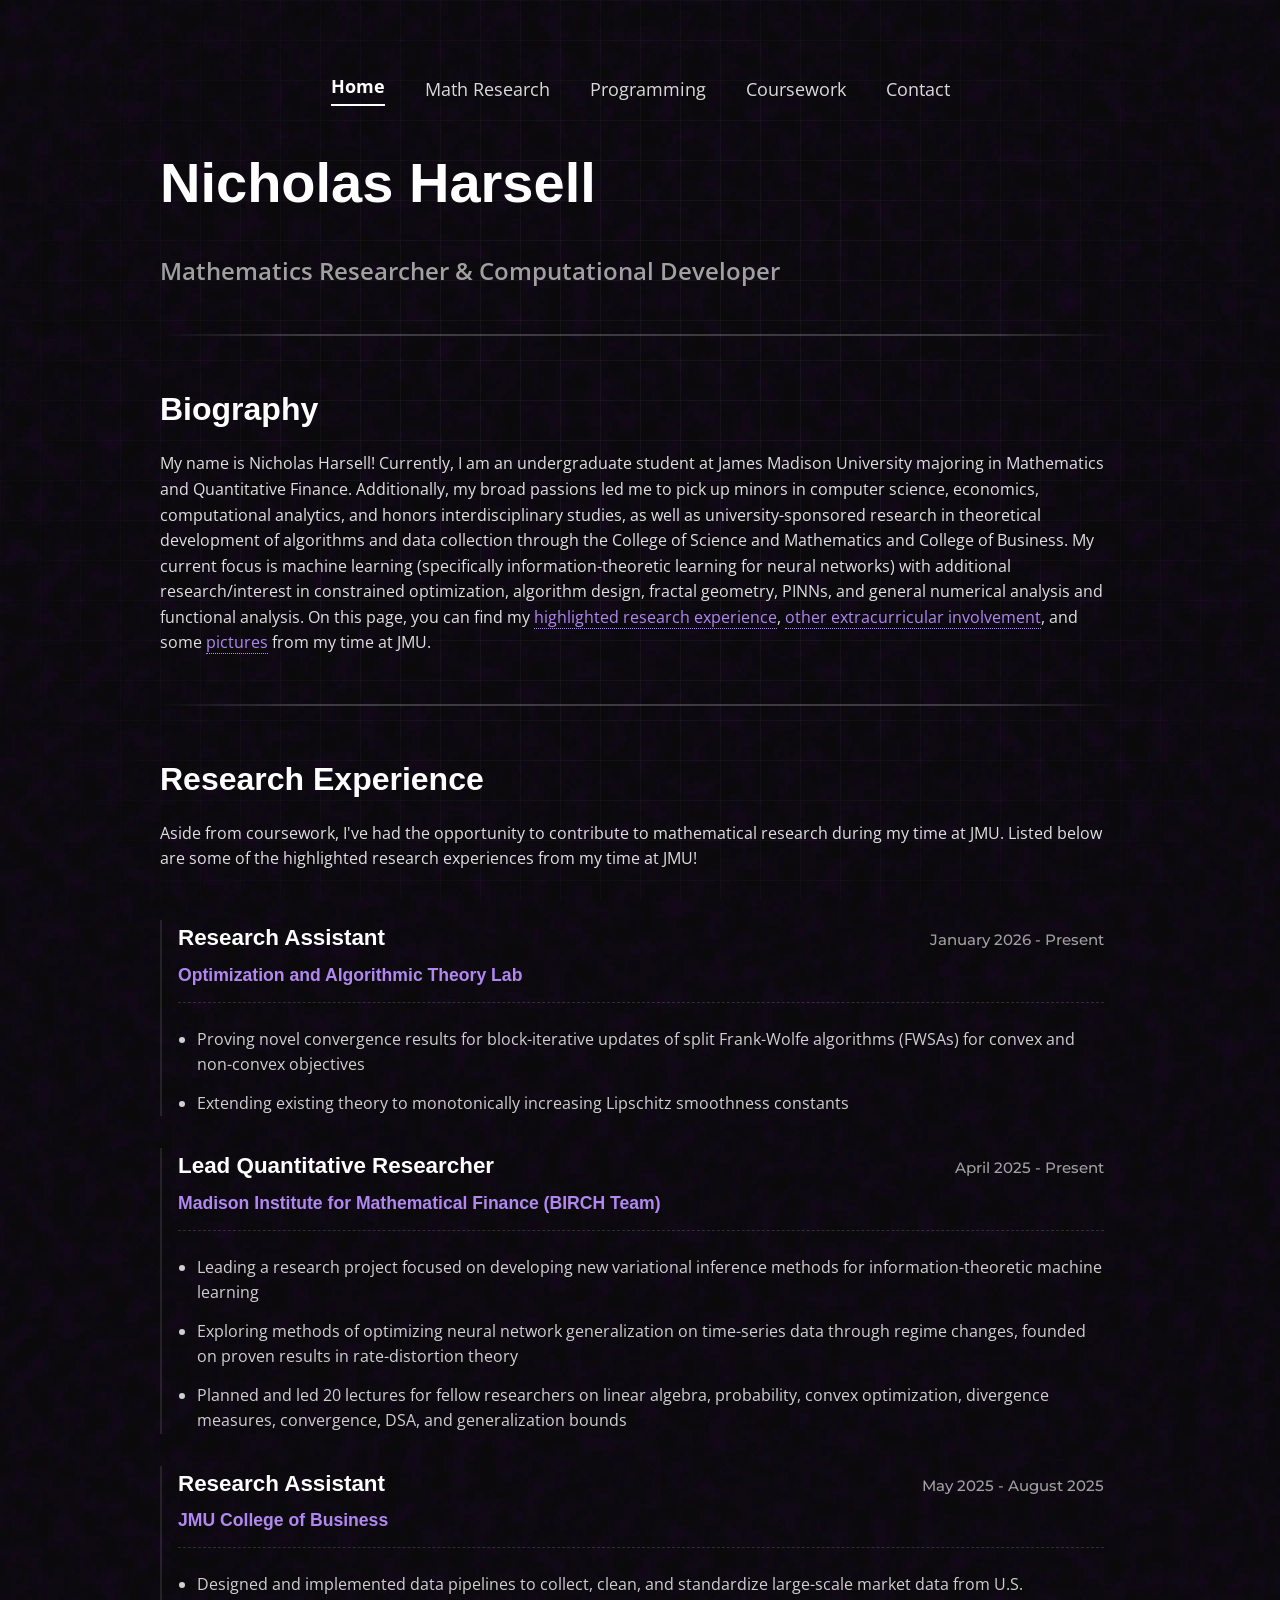
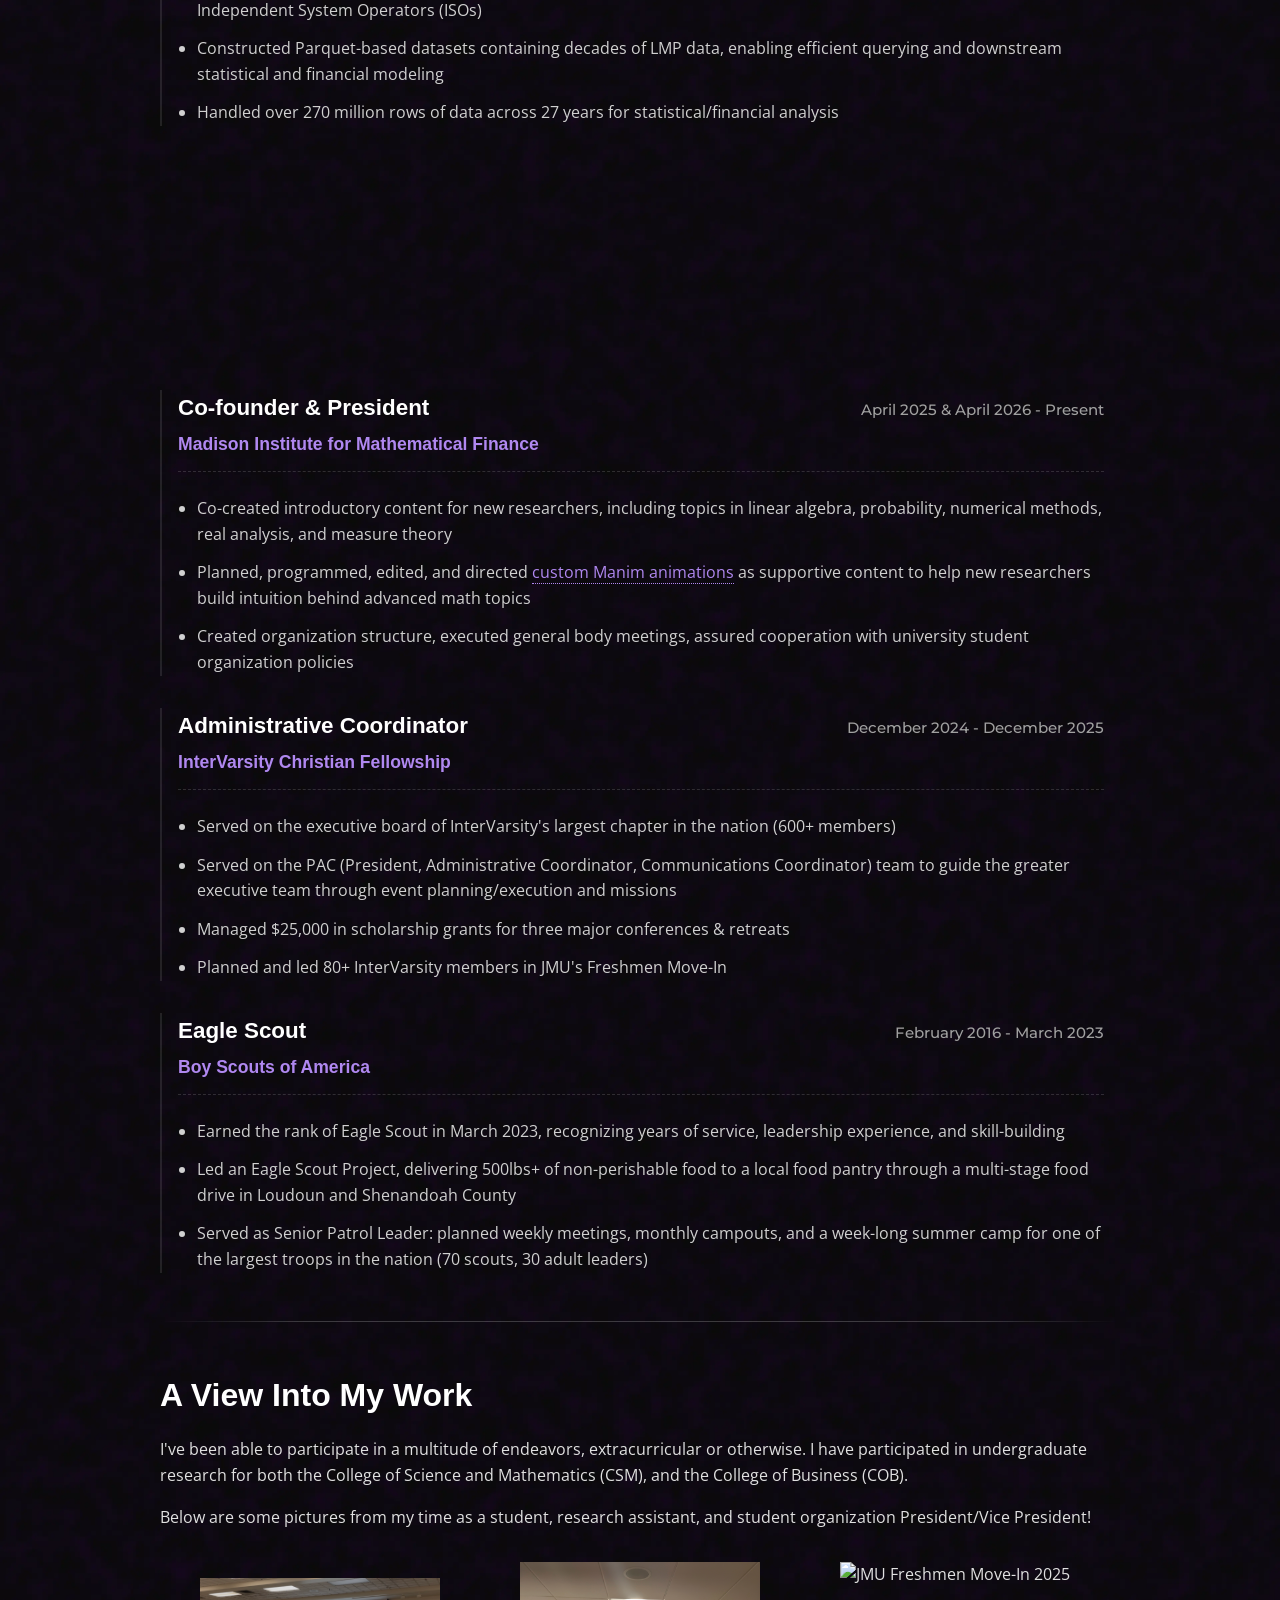
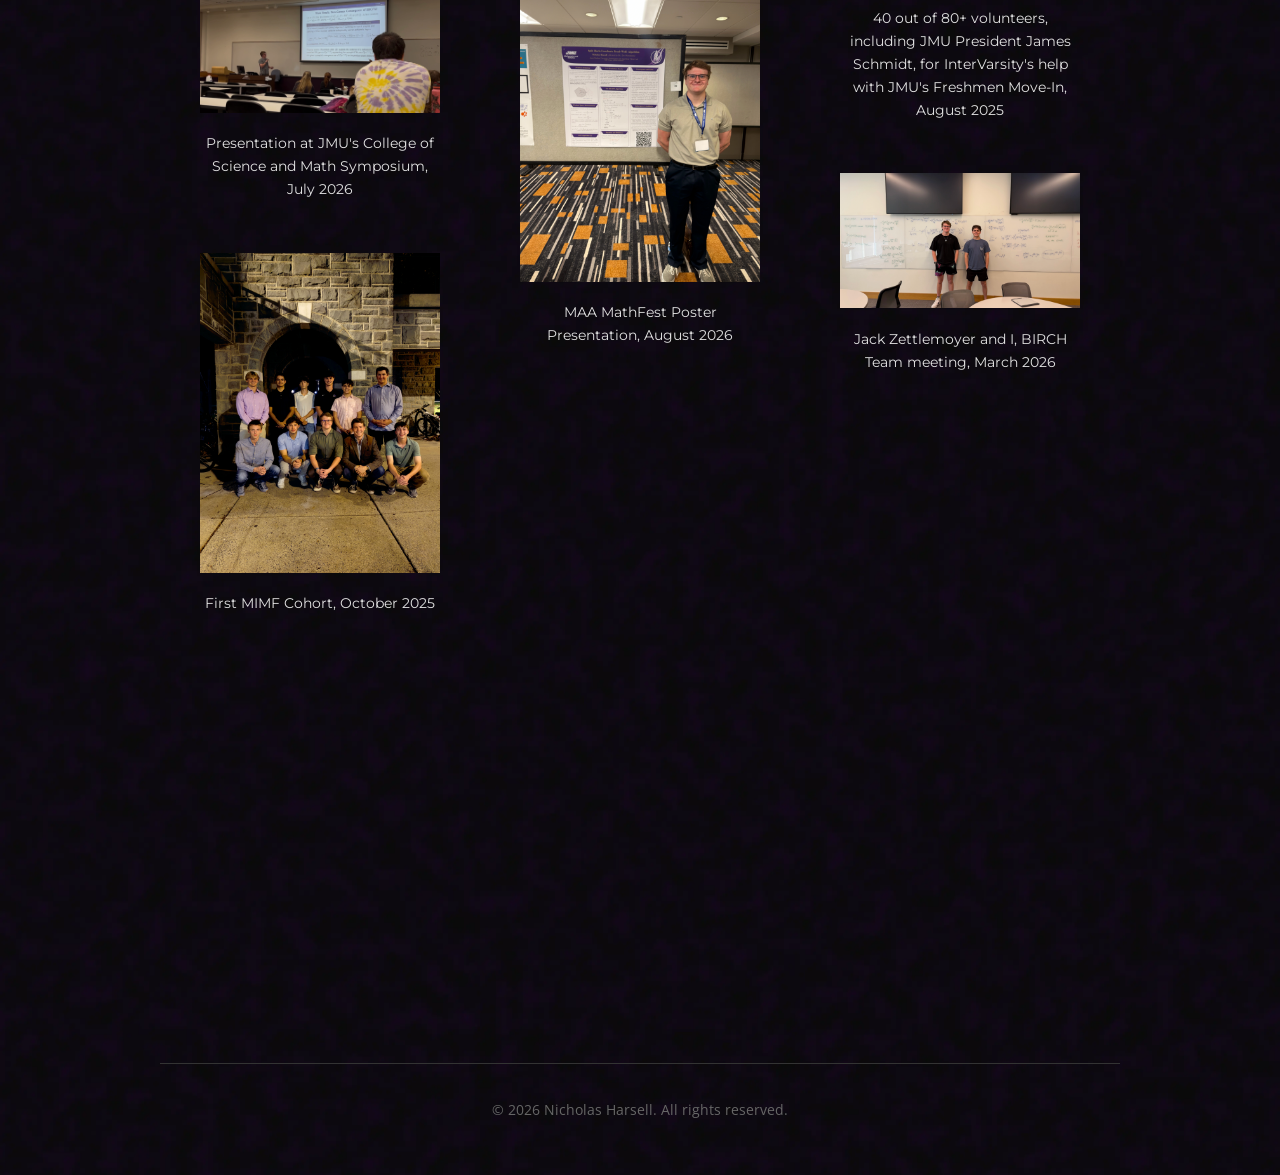
==== commit 6576b789: "aug 2026 update" ====
--- a/index.html
+++ b/index.html
@@ -4,7 +4,7 @@
     <meta charset="UTF-8">
     <meta name="viewport" content="width=device-width, initial-scale=1.0">
     <script id="MathJax-script" async src="https://cdn.jsdelivr.net/npm/mathjax@3/es5/tex-mml-chtml.js"></script>
-    <title>Nicholas Harsell - Computational Mathematician</title>
+    <title>Nicholas Harsell - Researcher</title>
     <link rel="icon" type="image/webp" href="images/favicon.webp">
     
     <link rel="preconnect" href="https://fonts.googleapis.com">
@@ -44,14 +44,6 @@
                     <p>My name is Nicholas Harsell! Currently, I am an undergraduate student at James Madison University majoring in Mathematics and Quantitative Finance. Additionally, my broad passions led me to pick up minors in computer science, economics, computational analytics, and honors interdisciplinary studies, as well as university-sponsored research in theoretical development of algorithms and data collection through the College of Science and Mathematics and College of Business. My current focus is machine learning (specifically information-theoretic learning for neural networks) with additional research/interest in constrained optimization, algorithm design, fractal geometry, PINNs, and general numerical analysis and functional analysis. On this page, you can find my <a href="#" class="deep-link" data-target-page="page-home" data-target-id="exp-research">highlighted research experience</a>, <a href="#" class="deep-link" data-target-page="page-home" data-target-id="ec-involvement">other extracurricular involvement</a>, and some <a href="#" class="deep-link" data-target-page="page-home" data-target-id="pictures">pictures</a> from my time at JMU.</p>
                 </section>
 
-                <hr class="fade-in-text delay-3">
-
-                <section id="special" class="scroll-reveal">
-                    <h2>Upcoming Presentation: MathFest 2026</h2>
-                    <h6>Mathematical Association of America | Boston, MA | August 5th - August 8th</h6>
-                    <p>I will be giving a contributed presentation at MAA's MathFest 2026 this August! The presentation itself is on my <a href="#" class="deep-link" data-target-page="page-home" data-target-id="exp-oat-lab">research with the OAT Lab</a> on Frank-Wolfe splitting algorithm (FWSA) development. Further information (and slides) can be found <a href="#" class="deep-link" data-target-page="page-math" data-target-id="mathfest">here</a>.</p>
-                </section>
-                
                 <hr class="fade-in-text delay-3">
 
                 <section id="exp-research" class="scroll-reveal">
@@ -178,6 +170,12 @@
                 </section>
 
                 <div class="photo-gallery">
+
+                    <figure class="gallery-item scroll-reveal">
+                        <img src="images/csm_symp_pres.webp" alt="CSM Symposium presentation" loading="lazy">
+                        <figcaption>Presentation at JMU's College of Science and Math Symposium, July 2026</figcaption>
+                    </figure>
+
                     <figure class="gallery-item scroll-reveal">
                         <img src="images/mimf-2025.webp" alt="MIMF 2025 Cohort" loading="lazy">
                         <figcaption>First MIMF Cohort, October 2025</figcaption>
@@ -186,6 +184,11 @@
                     <figure class="gallery-item scroll-reveal">
                         <img src="images/exec.webp" alt="InterVarsity Exec 2025" loading="lazy">
                         <figcaption>InterVarsity Exec Retreat, December 2024</figcaption>
+                    </figure>
+
+                    <figure class="gallery-item scroll-reveal">
+                        <img src="images/mathfest_pres.webp" alt="MathFest Presentation" loading="lazy">
+                        <figcaption>MAA MathFest Poster Presentation, August 2026</figcaption>
                     </figure>
 
                     <figure class="gallery-item scroll-reveal">
@@ -228,29 +231,6 @@
                 </section>
 
                 <hr class="scroll-reveal">
-                
-                <section id="special" class="scroll-reveal">
-                    <h2>Talks & Presentations</h2>
-
-                    <article id="mathfest" class="project-card presentation-card">
-                        <div class="project-media">
-                            <a href="docs/mathfest_sbcfw_slides.pdf" target="_blank">
-                                <img src="images/sbcfw_slide_1.webp" alt="Slide 1 of MathFest Slides on SBCFW" loading="lazy">
-                            </a>
-                        </div>
-                        <div class="project-info">
-                            <header>
-                                <h3>Mathematical Association of America - MathFest</h3>
-                                <h5>August 6th, 2026</h5>
-                            </header>
-                            <div class="project-content">
-                                <p>This talk is on my work in developing a block-coordinate Frank-Wolfe splitting algorithm (FWSA), lowering the LMO-per-iteration requirement from \( m \) down to \( 1 \) per iteration for \( m \) constraint sets. The linked slides were created for a broader STEM audience, and therefore stray from the finer details and proofs.</p>
-                            </div>
-                        </div>
-                    </article>
-                </section>
-
-                <hr class="scroll-reveal">
 
                 <section class="scroll-reveal">
                     <h2>Active Research</h2>
@@ -316,8 +296,48 @@
                             </div>
                         </div>
                     </article>
-
-                </section>
+                </section>
+
+                <hr class="scroll-reveal">
+                
+                <section id="special" class="scroll-reveal">
+                    <h2>Talks & Presentations</h2>
+
+                    <article id="mathfest" class="project-card presentation-card">
+                        <div class="project-media">
+                            <a href="docs/sbcfw_poster.pdf" target="_blank">
+                                <img src="images/poster_img.webp" alt="Poster on SBCFW" loading="lazy">
+                            </a>
+                        </div>
+                        <div class="project-info">
+                            <header>
+                                <h3>Mathematical Association of America - MathFest</h3>
+                                <h5>August 6th, 2026</h5>
+                            </header>
+                            <div class="project-content">
+                                <p>This poster is on my work in developing a block-coordinate Frank-Wolfe splitting algorithm (FWSA), lowering the LMO-per-iteration requirement from \( m \) down to \( 1 \) per iteration for \( m \) constraint sets. Linked on the poster are slides created for a broader STEM audience, and therefore stray from the finer details and proofs.</p>
+                            </div>
+                        </div>
+                    </article>
+
+                    <article id="csm-symposium" class="project-card presentation-card">
+                        <div class="project-media">
+                            <a href="docs/mathfest_sbcfw_slides.pdf" target="_blank">
+                                <img src="images/sbcfw_slide_1.webp" alt="Slide 1 of slides on SBCFW" loading="lazy">
+                            </a>
+                        </div>
+                        <div class="project-info">
+                            <header>
+                                <h3>JMU College of Science and Mathematics Symposium</h3>
+                                <h5>July 30th-31st, 2026</h5>
+                            </header>
+                            <div class="project-content">
+                                <p>These slides are also on the development of the SBCFW algorithm, and are the slides linked on the poster presented at MathFest.</p>
+                            </div>
+                        </div>
+                    </article>
+                </section>
+                
             </div>
 
             <!-- ========================================= -->
--- a/style.min.css
+++ b/style.min.css
@@ -1 +1 @@
-body{font-family:'Open Sans',sans-serif;color:#e0e0e0;line-height:1.6;background-color:#121212;margin:0;padding:0;background-image:url(images/perlin_6_purple.webp);background-size:100% auto;background-position-x:center;background-position-y:0;will-change:background-position}body::before{content:'';position:fixed;top:0;left:0;width:100vw;height:100vh;background-image:repeating-linear-gradient(rgb(255 255 255 / .04) 0 1px,transparent 1px 40px),repeating-linear-gradient(90deg,rgb(255 255 255 / .04) 0 1px,transparent 1px 40px);mask-image:radial-gradient(circle at center,black 30%,transparent 100%);-webkit-mask-image:radial-gradient(circle at center,black 30%,transparent 100%);z-index:0;pointer-events:none}.container{max-width:60rem;margin:0 auto;padding:40px 20px}.top-nav{display:flex;justify-content:center;align-items:center;gap:2.5rem;padding:2rem 0;margin-bottom:0rem}.nav-tab{color:rgb(255 255 255 / .85);text-decoration:none;font-size:1.1rem;transition:transform 0.2s ease,text-shadow 0.2s ease,color 0.2s ease}.nav-tab:hover{color:#fff;transform:scale(1.05);text-shadow:0 0 10px rgb(255 255 255 / .6)}.nav-tab.active{color:#fff;font-weight:700;border-bottom:2px solid #fff;padding-bottom:4px}.page-section{display:none;opacity:0;transition:opacity 0.4s ease}.page-section.active-page{display:block;opacity:1}.page-section.fading-out{opacity:0}h1,h2,h3,h4,h5,h6{font-family:'Monsterrat',sans-serif}h1{color:#fff;font-size:3.5rem;margin-top:0;margin-bottom:1rem}h2{color:#fff;font-size:2rem;margin-top:1.5em;margin-bottom:.5em}h3{color:#fff;font-size:1.5rem;margin-top:1.5em;margin-bottom:.5em}h4{color:#fff;font-size:1.2rem;margin-top:1.5em;margin-bottom:.5em}h5{color:#d6d6d6;font-size:1em;margin-top:.1em;margin-bottom:.1em}h6{color:#d6d6d6;font-size:1.6em;margin-top:.3em;margin-bottom:.4em}header{margin-bottom:40px;border-bottom:2px solid;border-image:linear-gradient(90deg,transparent 0%,rgb(255 255 255 / .2) 15%,rgb(255 255 255 / .2) 85%,transparent 100%) 1;padding-bottom:20px}hr{border:none!important;height:1.5px!important;background:linear-gradient(90deg,transparent 0%,rgb(255 255 255 / .2) 15%,rgb(255 255 255 / .2) 85%,transparent 100%)!important;margin:3rem 0}.subtitle{font-size:1.5rem;color:#a0a0a0;font-weight:600}::-webkit-scrollbar{width:thin}::-webkit-scrollbar-track{box-shadow:inset 0 0 5px #6b6b6b;border-radius:10px}::-webkit-scrollbar-thumb{background:#121212;border-radius:10px}::-webkit-scrollbar-thumb:hover{background:#6b6b6b}.project-card{display:flex;flex-direction:column;gap:1.5rem;background-color:rgb(18 18 18 / .75);color:#fff;border:1px solid rgb(146 103 177 / .767);padding:20px;margin-bottom:20px;border-radius:8px;box-shadow:0 4px 12px rgb(107 33 168 / .4);transition:transform 0.2s ease,box-shadow 0.2s ease}.project-card h3,.course-item h4{margin-top:0;margin-bottom:1rem;gap:0;color:#fff}.project-card h5{margin-bottom:0rem}.project-card:hover{transform:translateY(-3px);box-shadow:0 6px 18px rgb(139 92 246 / .5)}.project-card:has(.project-media){flex-direction:row;align-items:stretch;padding:1.5rem}.project-media{min-width:0;flex:0 0 35%;border-radius:6px;overflow:hidden;position:relative}.project-media img{object-fit:contain;width:100%;height:100%;transition:transform 0.4s ease}.project-media a{display:block;width:100%;height:100%}.project-card:hover .project-media img{transform:scale(1.03)}.project-info{min-width:0;flex:1;display:flex;flex-direction:column;justify-content:center;gap:0rem}.project-content{margin-top:-2.5rem}.project-content p{color:#d0d0d0;line-height:1.6;margin-bottom:.5rem;margin-top:1.5rem}.project-links{display:flex;gap:1.5rem;flex-wrap:wrap;margin-top:.5rem}.presentation-card{border-color:rgb(255 215 0 / .767);box-shadow:0 4px 12px rgb(181 148 16 / .4)}.presentation-card:hover{box-shadow:0 6px 18px rgb(181 148 16 / .5)}.btn-link{color:#fff;text-decoration:none;font-weight:600;font-size:.95rem;font-family:'Montserrat',sans-serif;border-bottom:2px solid #fff0;padding-bottom:2px;transition:color 0.2s ease,border-color 0.2s ease}.btn-link:hover,.btn-link:focus{color:#b088f0;border-bottom-color:#b088f0}.btn-link i{margin-left:.4rem}.course-grid-4x{display:grid;grid-template-columns:repeat(4,minmax(0,1fr));grid-auto-rows:1fr;column-gap:2rem;row-gap:1rem;max-width:65rem;margin:0 auto}.course-tile{display:flex;flex-direction:column;justify-content:center;align-items:center;position:relative;background-color:rgb(18 18 18);border:1px solid rgb(255 255 255 / .1);border-radius:8px;padding:2rem 1rem;text-align:center;cursor:pointer;z-index:1;transition:transform 0.2s ease,box-shadow 0.2s ease,z-index 0s}.course-name{font-size:1.2rem;font-weight:700;color:#fff;margin:0;overflow-wrap:break-word;word-wrap:break-word;transition:transform 0.3s ease}.course-tile:hover .course-name,.course-tile:focus .course-name,.course-tile.touch-open .course-name{transform:scale(1.1)}.course-tile:hover,.course-tile:focus,.course-tile.touch-open{z-index:10;transform:scale(1.05) translateY(-5px);box-shadow:0 10px 20px rgb(0 0 0 / .5);border-radius:8px 8px 0 0;border-bottom-color:#fff0}.course-topics{position:absolute;top:100%;left:-1px;right:-.5px;box-sizing:border-box;background-color:rgb(18 18 18);border:1px solid rgb(255 255 255 / .1);border-top:none;border-radius:0 0 8px 8px;box-shadow:0 10px 20px rgb(0 0 0 / .5);max-height:0;opacity:0;overflow:hidden;padding:0 1rem;color:#fff;transition:max-height 0.4s ease,opacity 0.2s ease,padding 0.4s ease}.course-topics p{color:#e0e0e0;font-size:.9rem;margin:0;line-height:1.4}.course-tile:hover .course-topics,.course-tile:focus .course-topics,.course-tile.touch-open .course-topics{max-height:500px;opacity:1;padding:1rem;transition:max-height 0.4s ease,opacity 0.4s ease,padding 0.4s ease}body::after{content:'';position:fixed;top:0;left:0;width:100vw;height:100vh;background-color:#fff0;pointer-events:none;z-index:5;transition:background-color 0.5s ease}body:has(.course-tile:hover)::after,body:has(.course-tile:focus)::after,body:has(.course-tile.touch-open)::after{background-color:rgb(0 0 0 / .25);z-index:7}@media (max-width:900px){.course-grid-4x{grid-template-columns:repeat(2,1fr)}}@media (max-width:480px){.course-grid-4x{grid-template-columns:1fr}}.card-link{text-decoration:none;color:inherit;display:block}.resume-container{display:flex;flex-direction:column;gap:2rem;max-width:60rem;margin:3rem auto 0 auto}.resume-item{padding:0 1rem;border-left:2px solid rgb(255 255 255 / .1);transition:transform 0.3s ease,border-color 0.3s ease}.resume-item:hover,.resume-item:focus{transform:translateX(10px);border-left:2px solid rgb(138 43 226 / .8)}.resume-header{display:flex;justify-content:space-between;align-items:baseline;border-bottom:1px dashed rgb(255 255 255 / .15);padding-bottom:.8rem;margin-bottom:1.5rem}.resume-left h3{margin:0;color:#fff;font-size:1.4rem}.resume-organization{margin:.3rem 0 0 0;color:#b088f0;font-size:1.1rem;font-weight:600}.resume-date{color:#a0a0a0;font-family:'Montserrat',sans-serif;font-size:.95rem;font-weight:500}.resume-bullets{margin:0;padding-left:1.2rem;color:#d0d0d0}.resume-bullets li{margin-bottom:.8rem;line-height:1.6}.resume-bullets li:last-child{margin-bottom:0}@media (max-width:768px){.resume-header{flex-direction:column;align-items:flex-start;gap:.5rem}}.deep-link{color:#b088f0;text-decoration:none;border-bottom:1px dotted #b088f0;transition:color 0.2s ease,border-color 0.2s ease}.deep-link:hover{color:#c7b3e8;border-bottom:1px solid #c7b3e8}@keyframes target-pulse{0%{background-color:#fff0}15%{background-color:rgb(138 43 226 / .25);border-left-color:rgb(138 43 226)}100%{background-color:#fff0}}.target-highlight{animation:target-pulse 2s ease-out}.contact-icons{display:flex;justify-content:center;align-items:center;gap:3rem;margin:3rem auto 0 auto;position:relative}.contact-icon{color:rgb(255 255 255 / .85);text-decoration:none;font-size:2.5rem;cursor:pointer;text-shadow:0 0 2px rgb(255 255 255 / .1);transition:transform 0.2s ease,text-shadow 0.2s ease,color 0.2s ease}.contact-icon:hover{color:#fff;transform:scale(1.15);text-shadow:0 0 10px rgb(255 255 255 / .4)}.copy-message{visibility:hidden;opacity:0;position:absolute;top:-45px;left:50%;transform:translateX(-50%);background-color:rgb(18 18 18 / .9);color:#fff;padding:.5rem 1rem;border-radius:4px;font-size:.9rem;font-family:'Open Sans',sans-serif;white-space:nowrap;z-index:10;transition:opacity 0.3s ease,visibility 0.3s ease}.copy-message.show{visibility:visible;opacity:1}.photo-gallery{display:grid;grid-template-columns:repeat(auto-fit,minmax(280px,1fr));gap:2rem;max-width:65rem;margin:3rem auto}.gallery-item img{width:100%;display:block;transition:transform 0.3s ease}.gallery-item:hover img{transform:scale(1.05)}.gallery-item figcaption{padding:1rem;text-align:center;color:#e0e0e0;font-size:.9rem;font-family:'Montserrat',sans-serif;border-top:1px solid rgb(255 255 255 / .05)}.research-label{font-size:1rem;text-align:center;color:#a0a0a0;letter-spacing:.06em;text-transform:uppercase;margin-top:.2rem;margin-bottom:.8rem}.tags{display:flex;flex-wrap:wrap;gap:8px;justify-content:center}.tag{font-size:13px;color:#eeedfe;background:rgb(107 33 168 / .4);border-radius:999px;padding:5px 14px;transition:transform 0.2s ease,text-shadow 0.2s ease,color 0.2s ease}.tag:hover{transform:scale(1.05);text-shadow:0 0 10px rgb(255 255 255 / .4)}footer{margin-top:50px;text-align:center;font-size:.9rem;color:#666;border-top:1px solid #333;padding-top:20px}@keyframes fadeIn{from{opacity:0;transform:translateY(-20px)}to{opacity:1;transform:translateY(0)}}.fade-in-text{opacity:0;animation:fadeIn 1.5s ease-out forwards}.delay-1{animation-delay:0.2s}.delay-2{animation-delay:0.6s}.delay-3{animation-delay:1.0s}.scroll-reveal{opacity:0;transform:translateY(40px);transition:opacity 0.8s ease-out,transform 0.8s ease-out}.scroll-reveal.is-visible{opacity:1;transform:none}@media (max-width:768px){h1{font-size:2.2rem}h2{font-size:1.6rem}h3{font-size:1.3rem}h6{font-size:1.3rem}.top-nav{flex-wrap:wrap;gap:1rem 1.5rem;padding:1.5rem 1rem}.nav-tab{font-size:.95rem;text-align:center;line-height:1.2;flex:0 1 28%}.contact-icons{gap:2rem;margin-top:2rem}.container{padding:0 1.5rem}.project-card:has(.project-media){flex-direction:column;padding:1.5rem}.project-card{flex-direction:column;padding:1.5rem;gap:1.5rem}.project-media{height:200px}}+body{font-family:'Open Sans',sans-serif;color:#e0e0e0;line-height:1.6;background-color:#121212;margin:0;padding:0;background-image:url(images/perlin_6_purple.webp);background-size:100% auto;background-position-x:center;background-position-y:0;will-change:background-position}body::before{content:'';position:fixed;top:0;left:0;width:100vw;height:100vh;background-image:repeating-linear-gradient(rgb(255 255 255 / .04) 0 1px,transparent 1px 40px),repeating-linear-gradient(90deg,rgb(255 255 255 / .04) 0 1px,transparent 1px 40px);mask-image:radial-gradient(circle at center,black 30%,transparent 100%);-webkit-mask-image:radial-gradient(circle at center,black 30%,transparent 100%);z-index:-1;pointer-events:none}.container{max-width:60rem;margin:0 auto;padding:40px 20px}.top-nav{display:flex;justify-content:center;align-items:center;gap:2.5rem;padding:2rem 0;margin-bottom:0rem}.nav-tab{color:rgb(255 255 255 / .85);text-decoration:none;font-size:1.1rem;transition:transform 0.2s ease,text-shadow 0.2s ease,color 0.2s ease}.nav-tab:hover{color:#fff;transform:scale(1.05);text-shadow:0 0 10px rgb(255 255 255 / .6)}.nav-tab.active{color:#fff;font-weight:700;border-bottom:2px solid #fff;padding-bottom:4px}.page-section{display:none;opacity:0;transition:opacity 0.4s ease}.page-section.active-page{display:block;opacity:1}.page-section.fading-out{opacity:0}h1,h2,h3,h4,h5,h6{font-family:'Monsterrat',sans-serif}h1{color:#fff;font-size:3.5rem;margin-top:0;margin-bottom:1rem}h2{color:#fff;font-size:2rem;margin-top:1.5em;margin-bottom:.5em}h3{color:#fff;font-size:1.5rem;margin-top:1.5em;margin-bottom:.5em}h4{color:#fff;font-size:1.2rem;margin-top:1.5em;margin-bottom:.5em}h5{color:#d6d6d6;font-size:1em;margin-top:.1em;margin-bottom:.1em}h6{color:#d6d6d6;font-size:1.6em;margin-top:.3em;margin-bottom:.4em}header{margin-bottom:40px;border-bottom:2px solid;border-image:linear-gradient(90deg,transparent 0%,rgb(255 255 255 / .2) 15%,rgb(255 255 255 / .2) 85%,transparent 100%) 1;padding-bottom:20px}hr{border:none!important;height:1.5px!important;background:linear-gradient(90deg,transparent 0%,rgb(255 255 255 / .2) 15%,rgb(255 255 255 / .2) 85%,transparent 100%)!important;margin:3rem 0}.subtitle{font-size:1.5rem;color:#a0a0a0;font-weight:600}::-webkit-scrollbar{width:thin}::-webkit-scrollbar-track{box-shadow:inset 0 0 5px #6b6b6b;border-radius:10px}::-webkit-scrollbar-thumb{background:#121212;border-radius:10px}::-webkit-scrollbar-thumb:hover{background:#6b6b6b}.project-card{display:flex;flex-direction:column;gap:1.5rem;background-color:rgb(18 18 18 / .75);color:#fff;border:1px solid rgb(146 103 177 / .767);padding:20px;margin-bottom:20px;border-radius:8px;box-shadow:0 4px 12px rgb(107 33 168 / .4);transition:transform 0.2s ease,box-shadow 0.2s ease}.project-card h3,.course-item h4{margin-top:0;margin-bottom:1rem;gap:0;color:#fff}.project-card h5{margin-bottom:0rem}.project-card:hover{transform:translateY(-3px);box-shadow:0 6px 18px rgb(139 92 246 / .5)}.project-card:has(.project-media){flex-direction:row;align-items:stretch;padding:1.5rem}.project-media{min-width:0;flex:0 0 35%;border-radius:6px;overflow:hidden;position:relative}.project-media img{object-fit:contain;width:100%;height:100%;transition:transform 0.4s ease}.project-media a{display:block;width:100%;height:100%}.project-card:hover .project-media img{transform:scale(1.03)}.project-info{min-width:0;flex:1;display:flex;flex-direction:column;justify-content:center;gap:0rem}.project-content{margin-top:-2.5rem}.project-content p{color:#d0d0d0;line-height:1.6;margin-bottom:.5rem;margin-top:1.5rem}.project-links{display:flex;gap:1.5rem;flex-wrap:wrap;margin-top:.5rem}.presentation-card{border-color:rgb(255 215 0 / .767);box-shadow:0 4px 12px rgb(181 148 16 / .4)}.presentation-card:hover{box-shadow:0 6px 18px rgb(181 148 16 / .5)}.btn-link{color:#fff;text-decoration:none;font-weight:600;font-size:.95rem;font-family:'Montserrat',sans-serif;border-bottom:2px solid #fff0;padding-bottom:2px;transition:color 0.2s ease,border-color 0.2s ease}.btn-link:hover,.btn-link:focus{color:#b088f0;border-bottom-color:#b088f0}.btn-link i{margin-left:.4rem}.course-grid-4x{display:grid;grid-template-columns:repeat(4,minmax(0,1fr));grid-auto-rows:1fr;column-gap:2rem;row-gap:1rem;max-width:65rem;margin:0 auto}.course-tile{display:flex;flex-direction:column;justify-content:center;align-items:center;position:relative;background-color:rgb(18 18 18);border:1px solid rgb(255 255 255 / .1);border-radius:8px;padding:2rem 1rem;text-align:center;cursor:pointer;z-index:1;transition:transform 0.2s ease,box-shadow 0.2s ease,z-index 0s}.course-name{font-size:1.2rem;font-weight:700;color:#fff;margin:0;overflow-wrap:break-word;word-wrap:break-word;transition:transform 0.3s ease}.course-tile:hover .course-name,.course-tile:focus .course-name,.course-tile.touch-open .course-name{transform:scale(1.1)}.course-tile:hover,.course-tile:focus,.course-tile.touch-open{z-index:10;transform:scale(1.05) translateY(-5px);box-shadow:0 10px 20px rgb(0 0 0 / .5);border-radius:8px 8px 0 0;border-bottom-color:#fff0}.course-topics{position:absolute;top:100%;left:-1px;right:-.5px;box-sizing:border-box;background-color:rgb(18 18 18);border:1px solid rgb(255 255 255 / .1);border-top:none;border-radius:0 0 8px 8px;box-shadow:0 10px 20px rgb(0 0 0 / .5);max-height:0;opacity:0;overflow:hidden;padding:0 1rem;color:#fff;transition:max-height 0.4s ease,opacity 0.2s ease,padding 0.4s ease}.course-topics p{color:#e0e0e0;font-size:.9rem;margin:0;line-height:1.4}.course-tile:hover .course-topics,.course-tile:focus .course-topics,.course-tile.touch-open .course-topics{max-height:500px;opacity:1;padding:1rem;transition:max-height 0.4s ease,opacity 0.4s ease,padding 0.4s ease}body::after{content:'';position:fixed;top:0;left:0;width:100vw;height:100vh;background-color:#fff0;pointer-events:none;z-index:5;transition:background-color 0.5s ease}body:has(.course-tile:hover)::after,body:has(.course-tile:focus)::after,body:has(.course-tile.touch-open)::after{background-color:rgb(0 0 0 / .25);z-index:7}@media (max-width:900px){.course-grid-4x{grid-template-columns:repeat(2,1fr)}}@media (max-width:480px){.course-grid-4x{grid-template-columns:1fr}}.card-link{text-decoration:none;color:inherit;display:block}.resume-container{display:flex;flex-direction:column;gap:2rem;max-width:60rem;margin:3rem auto 0 auto}.resume-item{padding:0 1rem;border-left:2px solid rgb(255 255 255 / .1);transition:transform 0.3s ease,border-color 0.3s ease}.resume-item:hover,.resume-item:focus{transform:translateX(10px);border-left:2px solid rgb(138 43 226 / .8)}.resume-header{display:flex;justify-content:space-between;align-items:baseline;border-bottom:1px dashed rgb(255 255 255 / .15);padding-bottom:.8rem;margin-bottom:1.5rem}.resume-left h3{margin:0;color:#fff;font-size:1.4rem}.resume-organization{margin:.3rem 0 0 0;color:#b088f0;font-size:1.1rem;font-weight:600}.resume-date{color:#a0a0a0;font-family:'Montserrat',sans-serif;font-size:.95rem;font-weight:500}.resume-bullets{margin:0;padding-left:1.2rem;color:#d0d0d0}.resume-bullets li{margin-bottom:.8rem;line-height:1.6}.resume-bullets li:last-child{margin-bottom:0}@media (max-width:768px){.resume-header{flex-direction:column;align-items:flex-start;gap:.5rem}}.deep-link{color:#b088f0;text-decoration:none;border-bottom:1px dotted #b088f0;transition:color 0.2s ease,border-color 0.2s ease}.deep-link:hover{color:#c7b3e8;border-bottom:1px solid #c7b3e8}@keyframes target-pulse{0%{background-color:#fff0}15%{background-color:rgb(138 43 226 / .25);border-left-color:rgb(138 43 226)}100%{background-color:#fff0}}.target-highlight{animation:target-pulse 2s ease-out}.contact-icons{display:flex;justify-content:center;align-items:center;gap:3rem;margin:3rem auto 0 auto;position:relative}.contact-icon{color:rgb(255 255 255 / .85);text-decoration:none;font-size:2.5rem;cursor:pointer;text-shadow:0 0 2px rgb(255 255 255 / .1);transition:transform 0.2s ease,text-shadow 0.2s ease,color 0.2s ease}.contact-icon:hover{color:#fff;transform:scale(1.15);text-shadow:0 0 10px rgb(255 255 255 / .4)}.copy-message{visibility:hidden;opacity:0;position:absolute;top:-45px;left:50%;transform:translateX(-50%);background-color:rgb(18 18 18 / .9);color:#fff;padding:.5rem 1rem;border-radius:4px;font-size:.9rem;font-family:'Open Sans',sans-serif;white-space:nowrap;z-index:10;transition:opacity 0.3s ease,visibility 0.3s ease}.copy-message.show{visibility:visible;opacity:1}.photo-gallery{columns:20rem 3;column-gap:0rem;max-width:100rem;margin:2rem auto}.gallery-item{break-inside:avoid;page-break-inside:avoid}.gallery-item img{width:100%;display:block;margin-bottom:1rem;break-inside:avoid;-webkit-column-break-inside:avoid;page-break-inside:avoid;transition:transform 0.3s ease}.gallery-item:hover img{transform:scale(1.05)}.gallery-item figcaption{padding:.2rem;text-align:center;color:#e0e0e0;font-size:.9rem;font-family:'Montserrat',sans-serif;break-inside:avoid;margin-bottom:3rem}.research-label{font-size:1rem;text-align:center;color:#a0a0a0;letter-spacing:.06em;text-transform:uppercase;margin-top:.2rem;margin-bottom:.8rem}.tags{display:flex;flex-wrap:wrap;gap:8px;justify-content:center}.tag{font-size:13px;color:#eeedfe;background:rgb(107 33 168 / .4);border-radius:999px;padding:5px 14px;transition:transform 0.2s ease,text-shadow 0.2s ease,color 0.2s ease}.tag:hover{transform:scale(1.05);text-shadow:0 0 10px rgb(255 255 255 / .4)}footer{margin-top:50px;text-align:center;font-size:.9rem;color:#666;border-top:1px solid #333;padding-top:20px}@keyframes fadeIn{from{opacity:0;transform:translateY(-20px)}to{opacity:1;transform:translateY(0)}}.fade-in-text{opacity:0;animation:fadeIn 1.5s ease-out forwards}.delay-1{animation-delay:0.2s}.delay-2{animation-delay:0.6s}.delay-3{animation-delay:1.0s}.scroll-reveal{opacity:0;transform:translateY(40px);transition:opacity 0.8s ease-out,transform 0.8s ease-out}.scroll-reveal.is-visible{opacity:1;transform:none}@media (max-width:768px){h1{font-size:2.2rem}h2{font-size:1.6rem}h3{font-size:1.3rem}h6{font-size:1.3rem}.top-nav{flex-wrap:wrap;gap:1rem 1.5rem;padding:1.5rem 1rem}.nav-tab{font-size:.95rem;text-align:center;line-height:1.2;flex:0 1 28%}.contact-icons{gap:2rem;margin-top:2rem}.container{padding:0 1.5rem}.project-card:has(.project-media){flex-direction:column;padding:1.5rem}.project-card{flex-direction:column;padding:1.5rem;gap:1.5rem}.project-media{height:200px}}
